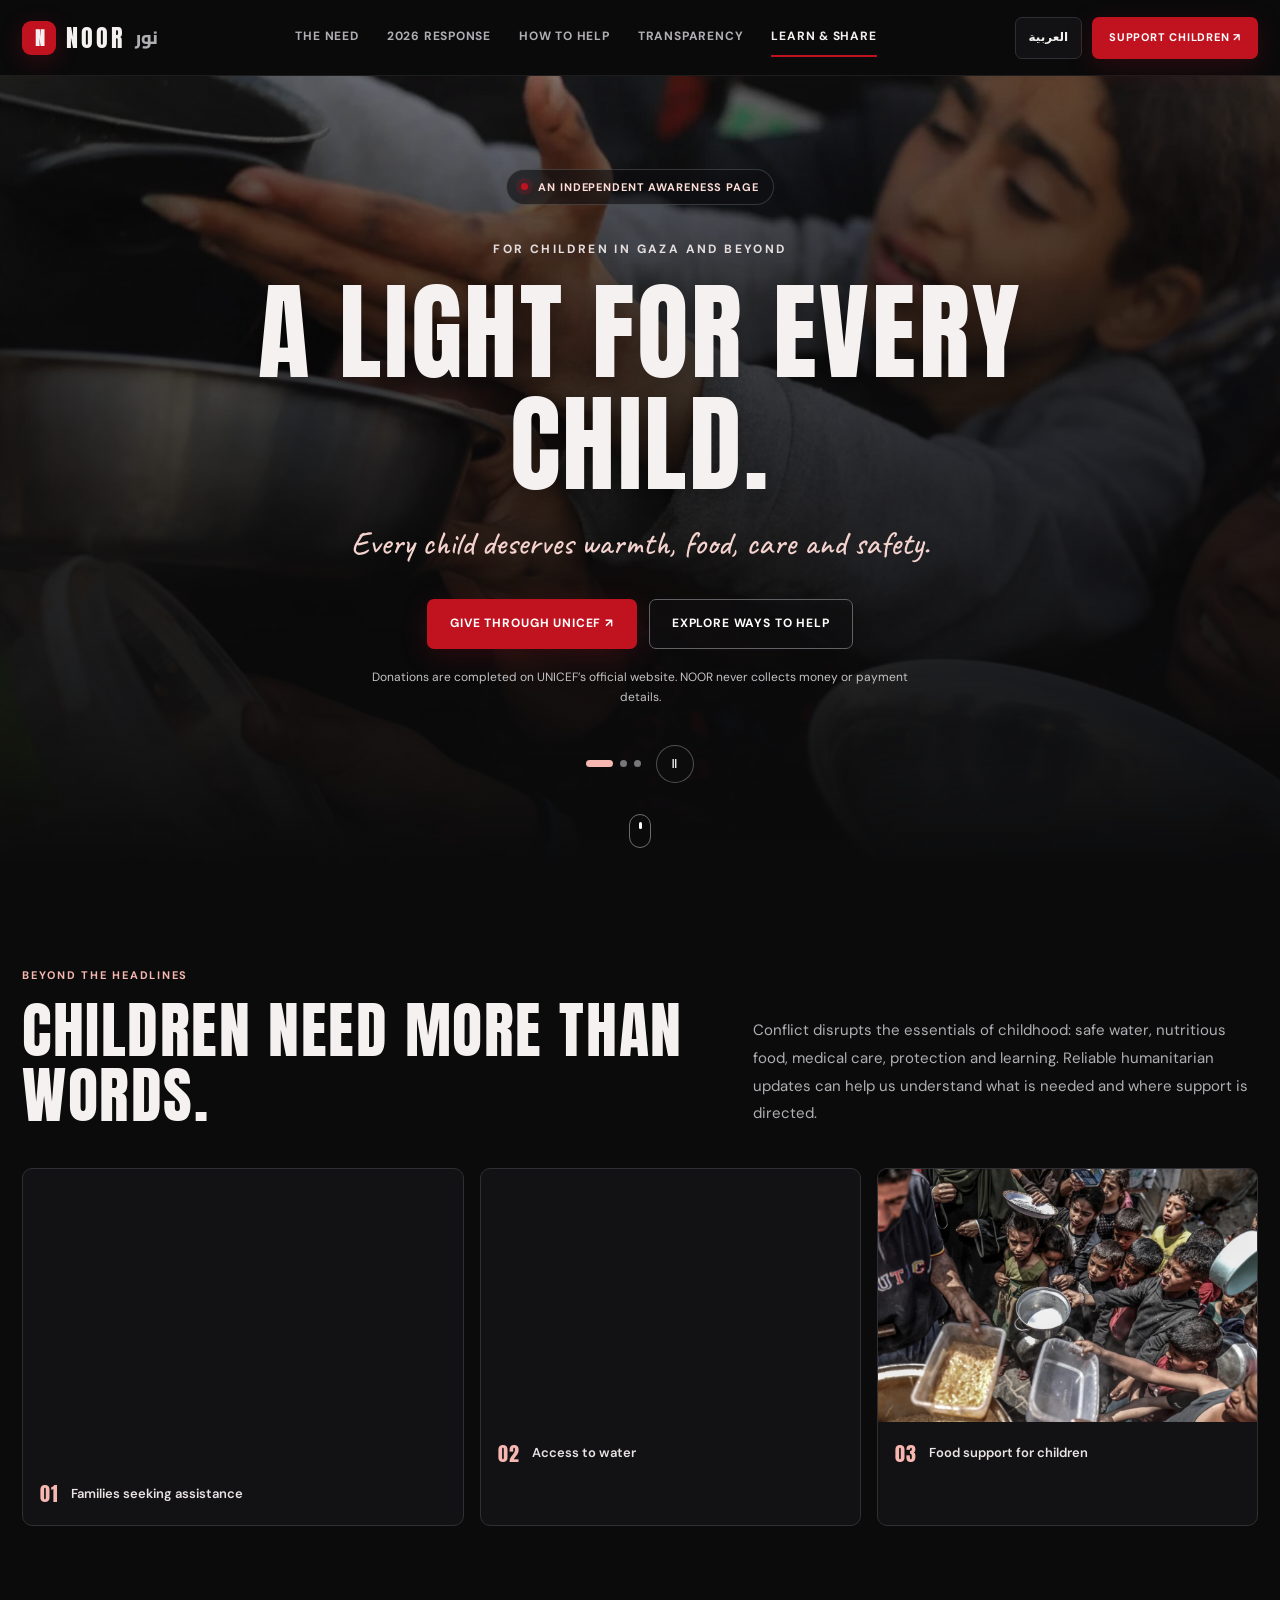
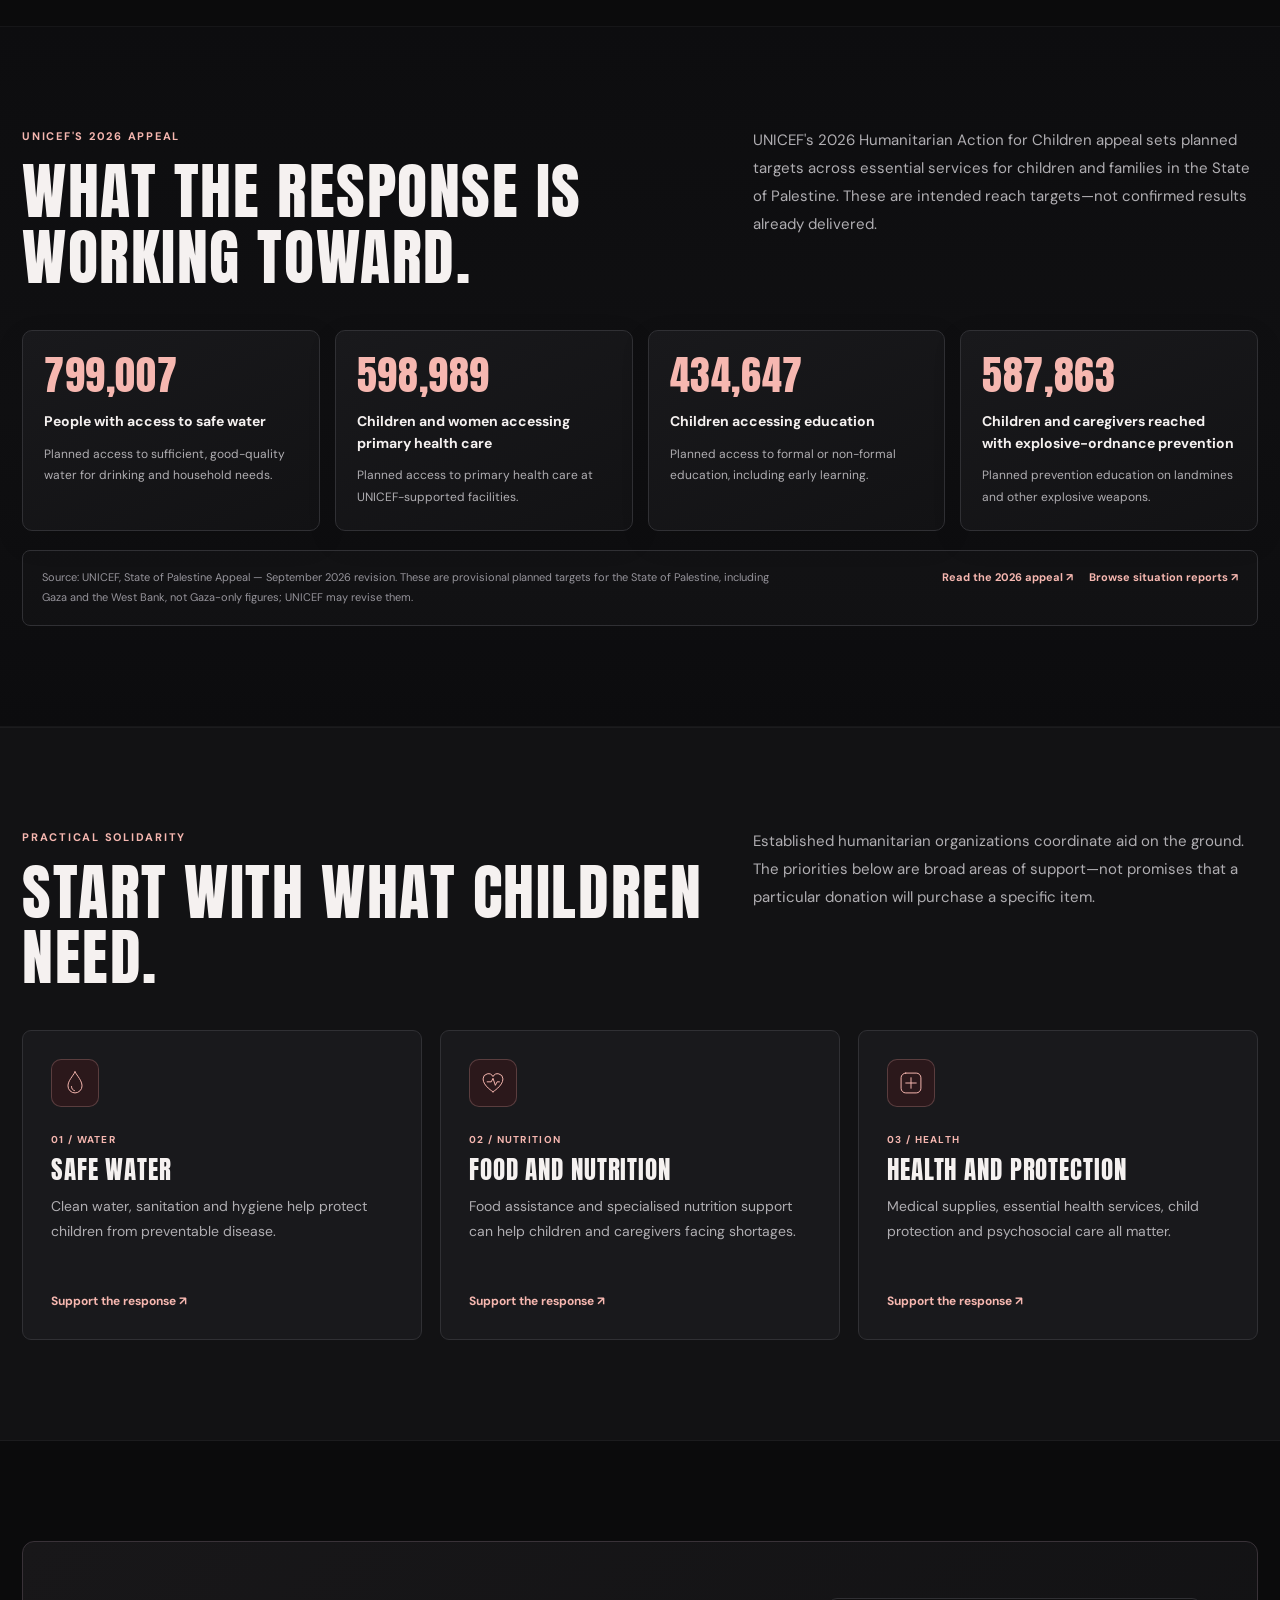
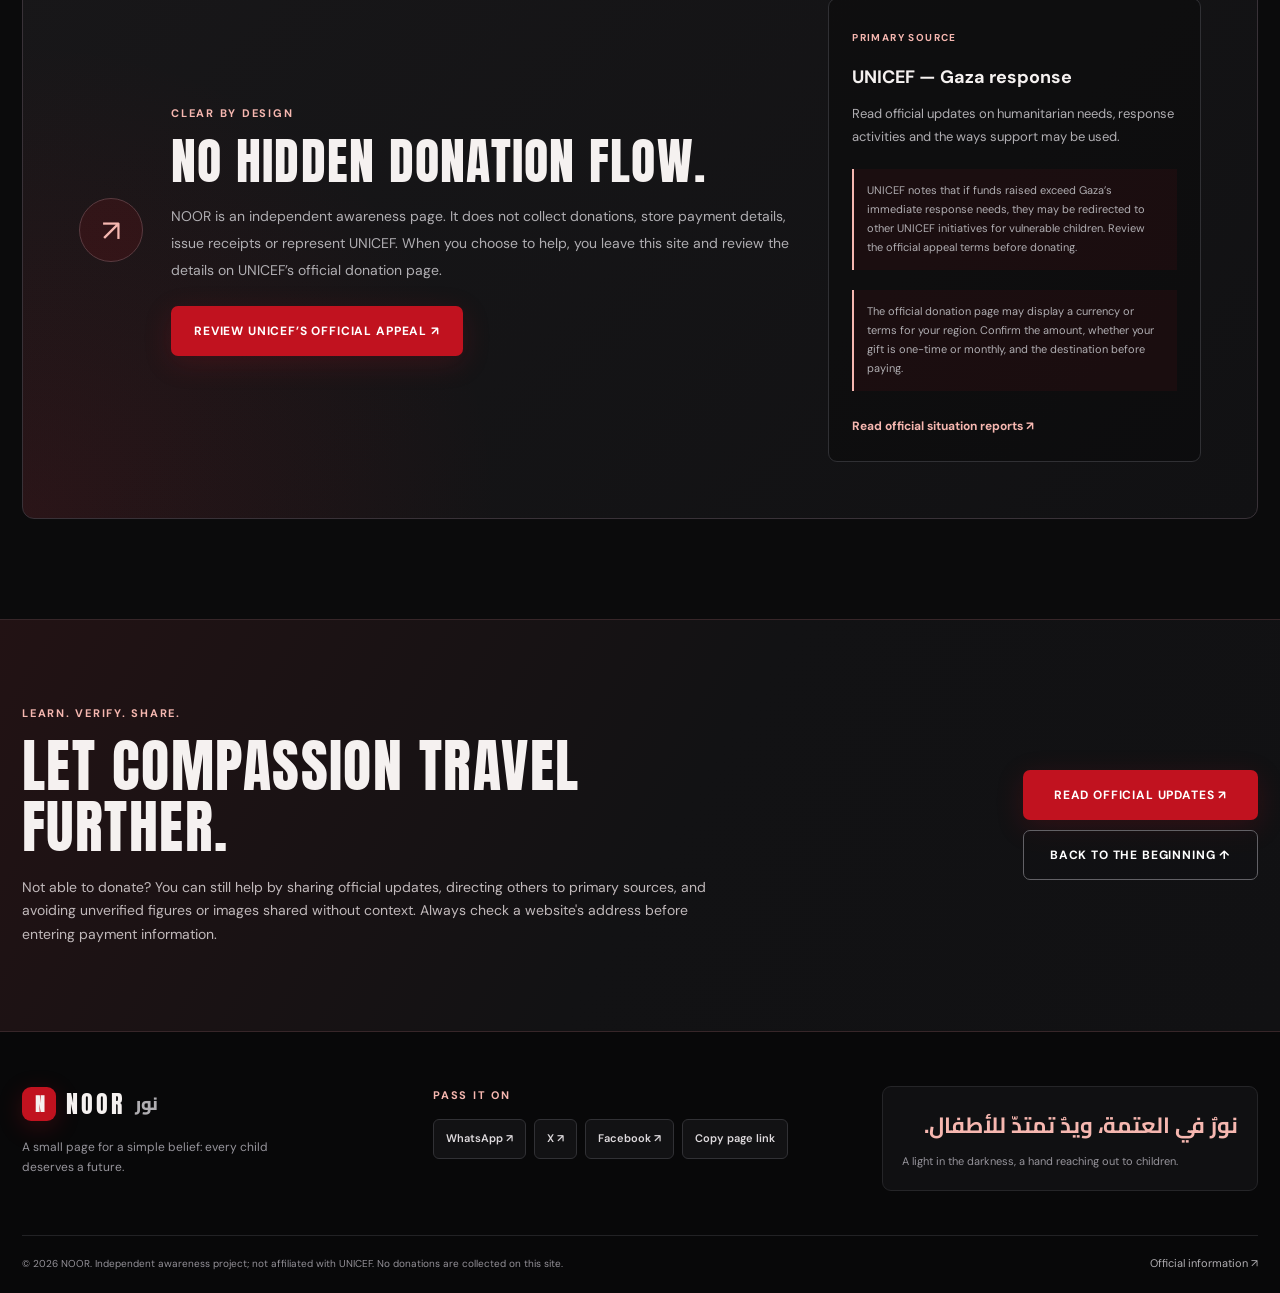
==== index.html @ 63226019 "Remove internal gallery image note" ====
<!doctype html>
<html lang="en" dir="ltr">
<head>
  <meta charset="utf-8">
  <meta name="viewport" content="width=device-width, initial-scale=1, viewport-fit=cover">
  <meta name="theme-color" content="#0b0b0c">
  <meta name="description" content="NOOR is an independent, bilingual awareness page sharing verified humanitarian information and official ways to support children affected by the crisis in Gaza.">
  <meta name="robots" content="index,follow">
  <meta property="og:site_name" content="NOOR — A light for every child">
  <meta property="og:locale" content="en_US">
  <meta property="og:image" content="https://raw.githubusercontent.com/64r3al/GAZA/main/assets/hero/child-receiving-a-meal.jpg">
  <meta property="og:image:alt" content="A child receiving a meal during a food distribution">
  <meta name="twitter:title" content="NOOR — A light for every child">
  <meta name="twitter:description" content="Learn about humanitarian needs and find official ways to help children affected by the crisis in Gaza.">
  <meta name="twitter:image" content="https://raw.githubusercontent.com/64r3al/GAZA/main/assets/hero/child-receiving-a-meal.jpg">
  <meta name="twitter:image:alt" content="A child receiving a meal during a food distribution">
  <meta property="og:type" content="website">
  <meta property="og:title" content="NOOR — A light for every child">
  <meta property="og:description" content="Every child deserves warmth, food, care and safety. Learn more and use official humanitarian channels to help.">
  <meta name="twitter:card" content="summary_large_image">
  <title>NOOR — A light for every child</title>
  <link rel="icon" href="data:image/svg+xml,%3Csvg xmlns='http://www.w3.org/2000/svg' viewBox='0 0 100 100'%3E%3Crect width='100' height='100' rx='22' fill='%23c1121f'/%3E%3Ctext x='50' y='70' font-size='62' text-anchor='middle' fill='white' font-family='sans-serif'%3EN%3C/text%3E%3C/svg%3E">
  <link rel="preconnect" href="https://fonts.googleapis.com">
  <link rel="preconnect" href="https://fonts.gstatic.com" crossorigin>
  <link href="https://fonts.googleapis.com/css2?family=Anton&family=Cairo:wght@400;600;700;800&family=Caveat:wght@500;700&family=DM+Sans:wght@400;500;600;700&display=swap" rel="stylesheet">
  <link rel="preload" as="image" href="assets/hero/child-receiving-a-meal.jpg" fetchpriority="high">
  <link rel="stylesheet" href="css/style.css">
</head>
<body>
  <a class="skip" href="#main" data-en="Skip to content" data-ar="تجاوز إلى المحتوى">Skip to content</a>
  <header class="site-header">
    <div class="wrap header-inner">
      <a class="brand" href="#top" aria-label="NOOR — home"><span class="brand-mark" aria-hidden="true">N</span><span class="brand-name">NOOR</span><span class="brand-ar" lang="ar">نور</span></a>
      <nav class="nav" id="nav" aria-label="Main navigation">
        <a href="#need" data-en="The need" data-ar="الاحتياج">The need</a>
        <a href="#response" data-en="2026 response" data-ar="استجابة 2026">2026 response</a>
        <a href="#help" data-en="How to help" data-ar="كيف تساعد">How to help</a>
        <a href="#ledger" data-en="Transparency" data-ar="الشفافية">Transparency</a>
        <a href="#learn" data-en="Learn & share" data-ar="تعرّف وشارك">Learn &amp; share</a>
      </nav>
      <div class="header-actions">
        <button class="language-toggle" id="lang" type="button" aria-label="Switch language to Arabic" data-en="العربية" data-ar="English">العربية</button>
        <a class="button button-small donate-link" href="https://help.unicef.org/en/gaza-2026" target="_blank" rel="noopener noreferrer" data-en="Support children ↗" data-ar="ساند الأطفال ↗">Support children ↗</a>
        <button class="menu-toggle" id="menu" type="button" aria-label="Open navigation" aria-expanded="false" aria-controls="nav"><span></span><span></span><span></span></button>
      </div>
    </div>
  </header>

  <main id="main">
    <section class="hero" id="top" aria-labelledby="hero-title">
      <div class="hero-slides" id="carousel" aria-hidden="true">
        <div class="hero-slide is-active" style="background-image:url('assets/hero/child-receiving-a-meal.jpg')"></div>
        <div class="hero-slide" style="background-image:url('assets/hero/crowd-at-aid-distribution.jpg')"></div>
        <div class="hero-slide" style="background-image:url('assets/hero/families-at-water-distribution.jpg')"></div>
      </div>
      <div class="hero-shade" aria-hidden="true"></div>
      <div class="wrap hero-content">
        <p class="eyebrow hero-eyebrow"><span class="signal" aria-hidden="true"></span><span data-en="An independent awareness page" data-ar="صفحة توعوية مستقلة">An independent awareness page</span></p>
        <p class="overline" data-en="For children in Gaza and beyond" data-ar="من أجل أطفال غزة وكل مكان">For children in Gaza and beyond</p>
        <h1 class="display" id="hero-title" data-en="A light for every child." data-ar="نورٌ لكل طفل.">A light for every child.</h1>
        <p class="hero-quote" data-en="Every child deserves warmth, food, care and safety." data-ar="كل طفل يستحق الدفء والغذاء والرعاية والأمان.">Every child deserves warmth, food, care and safety.</p>
        <div class="hero-actions">
          <a class="button donate-link" href="https://help.unicef.org/en/gaza-2026" target="_blank" rel="noopener noreferrer" data-en="Give through UNICEF ↗" data-ar="تبرّع عبر اليونيسف ↗">Give through UNICEF ↗</a>
          <a class="button button-outline" href="#help" data-en="Explore ways to help" data-ar="اكتشف طرق المساعدة">Explore ways to help</a>
        </div>
        <p class="hero-note" data-en="Donations are completed on UNICEF’s official website. NOOR never collects money or payment details." data-ar="تتم التبرعات عبر الموقع الرسمي لليونيسف. نور لا تجمع الأموال أو بيانات الدفع.">Donations are completed on UNICEF’s official website. NOOR never collects money or payment details.</p>
        <div class="carousel-controls" role="group" aria-label="Hero image controls">
          <div class="carousel-dots" id="dots"></div>
          <button class="carousel-pause" id="pause" type="button" aria-pressed="false" aria-label="Pause slideshow">Ⅱ</button>
        </div>
      </div>
      <a class="scroll-cue" href="#need" aria-label="Scroll to the need section"><span></span></a>
    </section>

    <section class="section" id="need" aria-labelledby="need-title">
      <div class="wrap">
        <div class="section-heading">
          <div><p class="eyebrow" data-en="Beyond the headlines" data-ar="ما وراء العناوين">Beyond the headlines</p><h2 class="display section-title" id="need-title" data-en="Children need more than words." data-ar="الأطفال يحتاجون إلى أكثر من الكلمات.">Children need more than words.</h2></div>
          <p class="section-intro" data-en="Conflict disrupts the essentials of childhood: safe water, nutritious food, medical care, protection and learning. Reliable humanitarian updates can help us understand what is needed and where support is directed." data-ar="يعطّل النزاع أساسيات الطفولة: المياه الآمنة والغذاء المغذّي والرعاية الطبية والحماية والتعليم. تساعدنا التحديثات الإنسانية الموثوقة على فهم الاحتياجات ووجهة الدعم.">Conflict disrupts the essentials of childhood: safe water, nutritious food, medical care, protection and learning. Reliable humanitarian updates can help us understand what is needed and where support is directed.</p>
        </div>
        <div class="photo-grid">
          <figure class="photo-card photo-large"><img src="assets/hero/families-seeking-assistance.jpg" alt="A large crowd of people carrying bags and supplies through an aid distribution area" data-en-alt="A large crowd of people carrying bags and supplies through an aid distribution area" data-ar-alt="حشد كبير من الناس يحملون أكياساً وإمدادات في منطقة لتوزيع المساعدات" loading="lazy" decoding="async" width="1915" height="1433"><figcaption><span class="photo-index">01</span><span data-en="Families seeking assistance" data-ar="عائلات تبحث عن المساعدة">Families seeking assistance</span></figcaption></figure>
          <figure class="photo-card"><img src="assets/hero/children-and-families-collecting-water.jpg" alt="Children and families with water containers beside temporary shelters" data-en-alt="Children and families with water containers beside temporary shelters" data-ar-alt="أطفال وعائلات يحملون أوعية مياه بجوار ملاجئ مؤقتة" loading="lazy" decoding="async" width="1888" height="1255"><figcaption><span class="photo-index">02</span><span data-en="Access to water" data-ar="الحصول على المياه">Access to water</span></figcaption></figure>
          <figure class="photo-card"><img src="assets/hero/food-distribution-for-children.jpg" alt="Children reaching forward with bowls during a food distribution" data-en-alt="Children reaching forward with bowls during a food distribution" data-ar-alt="أطفال يمدّون أوعيتهم أثناء توزيع الطعام" loading="lazy" decoding="async" width="2322" height="1393"><figcaption><span class="photo-index">03</span><span data-en="Food support for children" data-ar="الدعم الغذائي للأطفال">Food support for children</span></figcaption></figure>
        </div>

      </div>
    </section>


    <section class="section response-section" id="response" aria-labelledby="response-title">
      <div class="wrap">
        <div class="section-heading section-heading-stack">
          <div>
            <p class="eyebrow" data-en="UNICEF'S 2026 APPEAL" data-ar="نداء اليونيسف لعام 2026">UNICEF'S 2026 APPEAL</p>
            <h2 class="display section-title" id="response-title" data-en="What the response is working toward." data-ar="ما الذي تسعى الاستجابة إلى تحقيقه.">What the response is working toward.</h2>
          </div>
          <p class="section-intro" data-en="UNICEF's 2026 Humanitarian Action for Children appeal sets planned targets across essential services for children and families in the State of Palestine. These are intended reach targets—not confirmed results already delivered." data-ar="يحدّد نداء اليونيسف لعام 2026 للعمل الإنساني من أجل الأطفال أهدافاً مخططة للخدمات الأساسية للأطفال والعائلات في دولة فلسطين. هذه أهداف للوصول المستهدف، وليست نتائج مؤكداً إنجازها بالفعل.">UNICEF's 2026 Humanitarian Action for Children appeal sets planned targets across essential services for children and families in the State of Palestine. These are intended reach targets—not confirmed results already delivered.</p>
        </div>
        <div class="response-grid">
          <article class="response-card">
            <p class="response-number" data-count="800000"><span class="response-number-accessible">800,000</span><span class="response-number-visual" aria-hidden="true">800,000</span></p>
            <h3 data-en="People with access to safe water" data-ar="شخص يحصلون على المياه الآمنة">People with access to safe water</h3>
            <p data-en="Planned access to sufficient, good-quality water for drinking and household needs." data-ar="هدف توفير كمية كافية من المياه الجيدة للشرب والاحتياجات المنزلية.">Planned access to sufficient, good-quality water for drinking and household needs.</p>
          </article>
          <article class="response-card">
            <p class="response-number" data-count="600000"><span class="response-number-accessible">600,000</span><span class="response-number-visual" aria-hidden="true">600,000</span></p>
            <h3 data-en="Children and women accessing primary health care" data-ar="أطفال ونساء يحصلون على الرعاية الصحية الأولية">Children and women accessing primary health care</h3>
            <p data-en="Planned access to primary health care at UNICEF-supported facilities." data-ar="هدف إتاحة الرعاية الصحية الأولية في المرافق التي تدعمها اليونيسف.">Planned access to primary health care at UNICEF-supported facilities.</p>
          </article>
          <article class="response-card">
            <p class="response-number" data-count="436000"><span class="response-number-accessible">436,000</span><span class="response-number-visual" aria-hidden="true">436,000</span></p>
            <h3 data-en="Children accessing education" data-ar="طفل يحصلون على التعليم">Children accessing education</h3>
            <p data-en="Planned access to formal or non-formal education, including early learning." data-ar="هدف إتاحة التعليم النظامي أو غير النظامي، بما في ذلك التعلم المبكر.">Planned access to formal or non-formal education, including early learning.</p>
          </article>
          <article class="response-card">
            <p class="response-number" data-count="591800"><span class="response-number-accessible">591,800</span><span class="response-number-visual" aria-hidden="true">591,800</span></p>
            <h3 data-en="Children and caregivers reached with explosive-ordnance prevention" data-ar="طفل ومقدم رعاية يستفيدون من التوعية بمخاطر المتفجرات">Children and caregivers reached with explosive-ordnance prevention</h3>
            <p data-en="Planned prevention education on landmines and other explosive weapons." data-ar="هدف التوعية الوقائية بشأن الألغام الأرضية وغيرها من الأسلحة المتفجرة.">Planned prevention education on landmines and other explosive weapons.</p>
          </article>
        </div>
        <div class="response-source">
          <p data-en="Source: UNICEF, State of Palestine Appeal — September 2026 revision. These are provisional planned targets for the State of Palestine, including Gaza and the West Bank, not Gaza-only figures; UNICEF may revise them." data-ar="المصدر: نداء اليونيسف لدولة فلسطين — مراجعة سبتمبر 2026. هذه أهداف مخططة ومؤقتة لدولة فلسطين، بما فيها غزة والضفة الغربية، وليست أرقاماً خاصة بغزة وحدها؛ وقد تعدّلها اليونيسف.">Source: UNICEF, State of Palestine Appeal — September 2026 revision. These are provisional planned targets for the State of Palestine, including Gaza and the West Bank, not Gaza-only figures; UNICEF may revise them.</p>
          <div class="response-source-links">
            <a href="https://www.unicef.org/appeals/state-of-palestine" target="_blank" rel="noopener noreferrer" data-en="Read the 2026 appeal ↗" data-ar="اقرأ نداء 2026 ↗">Read the 2026 appeal ↗</a>
            <a href="https://www.unicef.org/appeals/state-of-palestine/situation-reports" target="_blank" rel="noopener noreferrer" data-en="Browse situation reports ↗" data-ar="تصفّح تقارير الوضع ↗">Browse situation reports ↗</a>
          </div>
        </div>
      </div>
    </section>

    <section class="section section-soft" id="help" aria-labelledby="help-title">
      <div class="wrap">
        <div class="section-heading section-heading-stack"><div><p class="eyebrow" data-en="Practical solidarity" data-ar="تضامن عملي">Practical solidarity</p><h2 class="display section-title" id="help-title" data-en="Start with what children need." data-ar="ابدأ بما يحتاج إليه الأطفال.">Start with what children need.</h2></div><p class="section-intro" data-en="Established humanitarian organizations coordinate aid on the ground. The priorities below are broad areas of support—not promises that a particular donation will purchase a specific item." data-ar="تنسّق المنظمات الإنسانية الراسخة المساعدات على الأرض. المجالات التالية هي أولويات عامة للدعم وليست وعوداً بأن تبرعاً محدداً سيشتري سلعة بعينها.">Established humanitarian organizations coordinate aid on the ground. The priorities below are broad areas of support—not promises that a particular donation will purchase a specific item.</p></div>
        <div class="support-grid">
          <article class="support-card"><div class="support-icon" aria-hidden="true"><svg viewBox="0 0 48 48" fill="none"><path d="M24 5C20 13 12 20 12 29a12 12 0 0 0 24 0C36 20 28 12 24 5Z"/><path d="M18 30c0 4 2 6 5 7"/></svg></div><p class="card-number" data-en="01 / WATER" data-ar="01 / المياه">01 / WATER</p><h3 data-en="Safe water" data-ar="مياه آمنة">Safe water</h3><p data-en="Clean water, sanitation and hygiene help protect children from preventable disease." data-ar="تساعد المياه النظيفة والصرف الصحي والنظافة على حماية الأطفال من الأمراض التي يمكن الوقاية منها.">Clean water, sanitation and hygiene help protect children from preventable disease.</p><a class="text-link donate-link" href="https://help.unicef.org/en/gaza-2026" target="_blank" rel="noopener noreferrer" data-en="Support the response ↗" data-ar="ساند الاستجابة ↗">Support the response ↗</a></article>
          <article class="support-card"><div class="support-icon" aria-hidden="true"><svg viewBox="0 0 48 48" fill="none"><path d="M24 39S7 29 7 17a9 9 0 0 1 17-4 9 9 0 0 1 17 4c0 12-17 22-17 22Z"/><path d="M14 22h7l3-6 4 12 3-6h4"/></svg></div><p class="card-number" data-en="02 / NUTRITION" data-ar="02 / التغذية">02 / NUTRITION</p><h3 data-en="Food and nutrition" data-ar="الغذاء والتغذية">Food and nutrition</h3><p data-en="Food assistance and specialised nutrition support can help children and caregivers facing shortages." data-ar="يمكن للمساعدات الغذائية والدعم الغذائي المتخصص مساعدة الأطفال ومقدمي الرعاية الذين يواجهون نقصاً في الغذاء.">Food assistance and specialised nutrition support can help children and caregivers facing shortages.</p><a class="text-link donate-link" href="https://help.unicef.org/en/gaza-2026" target="_blank" rel="noopener noreferrer" data-en="Support the response ↗" data-ar="ساند الاستجابة ↗">Support the response ↗</a></article>
          <article class="support-card"><div class="support-icon" aria-hidden="true"><svg viewBox="0 0 48 48" fill="none"><rect x="7" y="7" width="34" height="34" rx="8"/><path d="M24 15v18M15 24h18"/></svg></div><p class="card-number" data-en="03 / HEALTH" data-ar="03 / الصحة">03 / HEALTH</p><h3 data-en="Health and protection" data-ar="الصحة والحماية">Health and protection</h3><p data-en="Medical supplies, essential health services, child protection and psychosocial care all matter." data-ar="تُعد الإمدادات الطبية والخدمات الصحية الأساسية وحماية الطفل والرعاية النفسية والاجتماعية أموراً مهمة.">Medical supplies, essential health services, child protection and psychosocial care all matter.</p><a class="text-link donate-link" href="https://help.unicef.org/en/gaza-2026" target="_blank" rel="noopener noreferrer" data-en="Support the response ↗" data-ar="ساند الاستجابة ↗">Support the response ↗</a></article>
        </div>
      </div>
    </section>

    <section class="section" id="ledger" aria-labelledby="transparency-title">
      <div class="wrap transparency-panel">
        <div class="transparency-mark" aria-hidden="true">↗</div>
        <div class="transparency-copy"><p class="eyebrow" data-en="Clear by design" data-ar="الوضوح أساس العمل">Clear by design</p><h2 class="display section-title" id="transparency-title" data-en="No hidden donation flow." data-ar="لا توجد تبرعات تمر عبر هذه الصفحة.">No hidden donation flow.</h2><p data-en="NOOR is an independent awareness page. It does not collect donations, store payment details, issue receipts or represent UNICEF. When you choose to help, you leave this site and review the details on UNICEF’s official donation page." data-ar="نور صفحة توعوية مستقلة. لا تجمع التبرعات ولا تخزّن بيانات الدفع ولا تصدر إيصالات ولا تمثل اليونيسف. عند اختيار المساعدة، ستغادر هذه الصفحة وتراجع التفاصيل على صفحة التبرع الرسمية لليونيسف.">NOOR is an independent awareness page. It does not collect donations, store payment details, issue receipts or represent UNICEF. When you choose to help, you leave this site and review the details on UNICEF’s official donation page.</p><a class="button" href="https://help.unicef.org/en/gaza-2026" target="_blank" rel="noopener noreferrer" data-en="Review UNICEF’s official appeal ↗" data-ar="اطّلع على نداء اليونيسف الرسمي ↗">Review UNICEF’s official appeal ↗</a></div>
        <aside class="source-card"><span class="source-label" data-en="PRIMARY SOURCE" data-ar="المصدر الأساسي">PRIMARY SOURCE</span><h3 data-en="UNICEF — Gaza response" data-ar="اليونيسف — الاستجابة في غزة">UNICEF — Gaza response</h3><p data-en="Read official updates on humanitarian needs, response activities and the ways support may be used." data-ar="اقرأ التحديثات الرسمية حول الاحتياجات الإنسانية وأنشطة الاستجابة وطرق استخدام الدعم.">Read official updates on humanitarian needs, response activities and the ways support may be used.</p><p class="source-note" data-en="UNICEF notes that if funds raised exceed Gaza’s immediate response needs, they may be redirected to other UNICEF initiatives for vulnerable children. Review the official appeal terms before donating." data-ar="توضح اليونيسف أنه إذا تجاوزت الأموال المجمعة احتياجات الاستجابة الفورية في غزة، فقد تُوجَّه إلى مبادرات أخرى لليونيسف لدعم الأطفال الأكثر ضعفاً. راجع شروط النداء الرسمي قبل التبرع.">UNICEF notes that if funds raised exceed Gaza’s immediate response needs, they may be redirected to other UNICEF initiatives for vulnerable children. Review the official appeal terms before donating.</p><p class="source-note donation-terms-note" data-en="The official donation page may display a currency or terms for your region. Confirm the amount, whether your gift is one-time or monthly, and the destination before paying." data-ar="قد تعرض صفحة التبرع الرسمية العملة أو الشروط الخاصة بمنطقتك. تأكد من المبلغ وما إذا كان التبرع لمرة واحدة أو شهرياً والجهة المستفيدة قبل الدفع.">The official donation page may display a currency or terms for your region. Confirm the amount, whether your gift is one-time or monthly, and the destination before paying.</p><a href="https://www.unicef.org/appeals/state-of-palestine/situation-reports" target="_blank" rel="noopener noreferrer" data-en="Read official situation reports ↗" data-ar="اقرأ تقارير الوضع الرسمية ↗">Read official situation reports ↗</a></aside>
      </div>
    </section>

    <section class="section learn-section" id="learn" aria-labelledby="learn-title">
      <div class="wrap learn-inner"><div><p class="eyebrow" data-en="Learn. Verify. Share." data-ar="تعرّف. تحقّق. شارك.">Learn. Verify. Share.</p><h2 class="display section-title" id="learn-title" data-en="Let compassion travel further." data-ar="دع التعاطف يصل إلى أبعد مدى.">Let compassion travel further.</h2><p data-en="Not able to donate? You can still help by sharing official updates, directing others to primary sources, and avoiding unverified figures or images shared without context. Always check a website's address before entering payment information." data-ar="لا تستطيع التبرع؟ لا يزال بإمكانك المساعدة عبر مشاركة التحديثات الرسمية وتوجيه الآخرين إلى المصادر الأصلية وتجنب الأرقام غير المؤكدة أو الصور المتداولة بلا سياق. تحقق دائماً من عنوان الموقع قبل إدخال بيانات الدفع.">Not able to donate? You can still help by sharing official updates, directing others to primary sources, and avoiding unverified figures or images shared without context. Always check a website's address before entering payment information.</p></div><div class="learn-actions"><a class="button" href="https://www.unicef.org/appeals/state-of-palestine/situation-reports" target="_blank" rel="noopener noreferrer" data-en="Read official updates ↗" data-ar="اقرأ التحديثات الرسمية ↗">Read official updates ↗</a><a class="button button-outline" href="#top" data-en="Back to the beginning ↑" data-ar="العودة إلى البداية ↑">Back to the beginning ↑</a></div></div>
    </section>
  </main>

  <footer class="site-footer">
    <div class="wrap footer-inner">
      <div class="footer-brand"><a class="brand" href="#top"><span class="brand-mark" aria-hidden="true">N</span><span class="brand-name">NOOR</span><span class="brand-ar" lang="ar">نور</span></a><p data-en="A small page for a simple belief: every child deserves a future." data-ar="صفحة صغيرة لإيمان بسيط: كل طفل يستحق مستقبلاً.">A small page for a simple belief: every child deserves a future.</p></div>
      <div class="footer-share"><p class="eyebrow" data-en="Pass it on" data-ar="شاركها">Pass it on</p><div class="share-links"><a id="share-whatsapp" href="https://wa.me/" target="_blank" rel="noopener noreferrer" data-en="WhatsApp ↗" data-ar="واتساب ↗">WhatsApp ↗</a><a id="share-x" href="https://x.com/" target="_blank" rel="noopener noreferrer" data-en="X ↗" data-ar="X ↗">X ↗</a><a id="share-facebook" href="https://www.facebook.com/" target="_blank" rel="noopener noreferrer" data-en="Facebook ↗" data-ar="فيسبوك ↗">Facebook ↗</a><button id="copy-link" type="button" data-en="Copy page link" data-ar="انسخ رابط الصفحة">Copy page link</button></div><p class="status-message" id="share-status" role="status" aria-live="polite"></p></div>
      <div class="footer-quote"><p class="arabic-quote" lang="ar" dir="rtl">نورٌ في العتمة، ويدٌ تمتدّ للأطفال.</p><p class="quote-translation" data-en="A light in the darkness, a hand reaching out to children." data-ar="نورٌ في العتمة، ويدٌ تمتدّ للأطفال.">A light in the darkness, a hand reaching out to children.</p></div>
    </div>
    <div class="wrap footer-bottom"><p data-en="© 2026 NOOR. Independent awareness project; not affiliated with UNICEF. No donations are collected on this site." data-ar="© 2026 نور. مشروع توعوي مستقل وغير تابع لليونيسف. لا تُجمع التبرعات عبر هذا الموقع.">© 2026 NOOR. Independent awareness project; not affiliated with UNICEF. No donations are collected on this site.</p><a href="https://www.unicef.org/appeals/state-of-palestine" target="_blank" rel="noopener noreferrer" data-en="Official information ↗" data-ar="معلومات رسمية ↗">Official information ↗</a></div>
  </footer>
  <script src="js/main.js" defer></script>
</body>
</html>
---- css/style.css ----
/* NOOR — responsive, accessible static styles */
:root{color-scheme:dark;--bg:#0b0b0c;--surface:#121214;--surface-2:#19191c;--surface-3:#232327;--text:#f5f1f0;--muted:#b0aeb2;--muted-dark:#96949b;--red:#c1121f;--red-hover:#e0192a;--rose:#f6b7b0;--line:#303034;--max:1240px;--header-height:76px;box-sizing:border-box;padding-top:env(safe-area-inset-top,0px);padding-bottom:env(safe-area-inset-bottom,0px)}
*,*::before,*::after{box-sizing:inherit}
html{scroll-behavior:smooth;scroll-padding-top:calc(var(--header-height) + 20px)}
body{margin:0;background:var(--bg);color:var(--text);font:400 16px/1.7 "DM Sans",system-ui,-apple-system,BlinkMacSystemFont,"Segoe UI",sans-serif;-webkit-font-smoothing:antialiased;text-rendering:optimizeLegibility}
body::before{content:"";position:fixed;inset:0 0 auto;height:env(safe-area-inset-top,0px);background:rgba(11,11,12,.94);z-index:90;pointer-events:none}
[dir=rtl] body{font-family:"Cairo","DM Sans",system-ui,sans-serif}
img,svg{display:block;max-width:100%}a{color:inherit}button{font:inherit}button,a{-webkit-tap-highlight-color:transparent}:focus-visible{outline:2px solid #ffd1cb;outline-offset:4px}
.wrap{width:min(100% - 44px,var(--max));margin-inline:auto}
.display{font-family:Anton,Impact,sans-serif;font-weight:400;letter-spacing:.025em;text-transform:uppercase;line-height:1.06;margin:0}
[dir=rtl] .display{font-family:Cairo,sans-serif;font-weight:800;letter-spacing:0;text-transform:none;line-height:1.25}
.eyebrow{margin:0 0 12px;color:var(--rose);font-size:11px;font-weight:700;letter-spacing:.16em;text-transform:uppercase}
[dir=rtl] .eyebrow{letter-spacing:0;font-size:13px}
.skip{position:fixed;z-index:120;top:-100px;left:16px;padding:12px 18px;border-radius:6px;background:var(--red);color:white;text-decoration:none;font-weight:700}.skip:focus{top:16px}
/* Header */
.site-header{height:var(--header-height);position:sticky;top:env(safe-area-inset-top,0px);z-index:80;border-bottom:1px solid rgba(255,255,255,.08);background:rgba(11,11,12,.84);backdrop-filter:blur(18px);-webkit-backdrop-filter:blur(18px)}
.header-inner{height:100%;display:flex;align-items:center;justify-content:space-between;gap:24px}
.brand{display:inline-flex;align-items:center;gap:10px;text-decoration:none;white-space:nowrap}.brand-mark{width:34px;height:34px;display:grid;place-items:center;border-radius:9px;background:var(--red);font:700 19px Anton,sans-serif;box-shadow:0 6px 25px rgba(193,18,31,.23)}.brand-name{font:400 24px Anton,sans-serif;letter-spacing:.12em}.brand-ar{color:var(--muted);font:800 18px Cairo,sans-serif}
.nav{display:flex;align-items:center;gap:clamp(16px,2.2vw,32px)}.nav a{padding:8px 0;color:var(--muted);font-size:12px;font-weight:700;letter-spacing:.065em;text-transform:uppercase;text-decoration:none;border-bottom:2px solid transparent;transition:color .2s,border-color .2s}.nav a:hover,.nav a[aria-current=location]{color:var(--text);border-color:var(--red)}[dir=rtl] .nav a{letter-spacing:0;text-transform:none;font-size:14px}
.header-actions{display:flex;align-items:center;gap:10px}.language-toggle,.menu-toggle{min-height:42px;border:1px solid var(--line);border-radius:7px;background:var(--surface);color:var(--text);cursor:pointer}.language-toggle{padding:0 13px;font-size:12px;font-weight:700}.menu-toggle{display:none;width:44px;padding:10px;align-items:center;justify-content:center;flex-direction:column;gap:5px}.menu-toggle span{display:block;width:18px;height:2px;background:currentColor;border-radius:2px}
.button{min-height:50px;padding:13px 22px;display:inline-flex;align-items:center;justify-content:center;gap:9px;border:1px solid transparent;border-radius:7px;background:var(--red);color:#fff;text-decoration:none;text-align:center;font-size:12px;font-weight:700;letter-spacing:.07em;text-transform:uppercase;box-shadow:0 7px 28px rgba(193,18,31,.18);transition:background .2s,transform .2s,box-shadow .2s}.button:hover{background:var(--red-hover);box-shadow:0 9px 34px rgba(193,18,31,.28);transform:translateY(-1px)}.button:active{transform:translateY(0)}.button-small{min-height:42px;padding:10px 16px;font-size:11px}.button-outline{background:rgba(18,18,20,.42);border-color:#626166;box-shadow:none}.button-outline:hover{background:var(--surface-3);border-color:#929197;box-shadow:none}[dir=rtl] .button{text-transform:none;letter-spacing:0;font-family:Cairo,sans-serif;font-size:14px}
/* Hero and carousel */
.hero{position:relative;min-height:min(790px,calc(100svh - var(--header-height)));display:flex;align-items:center;justify-content:center;overflow:hidden;isolation:isolate;text-align:center;padding:88px 0 78px;background:#131315}.hero-slides,.hero-shade{position:absolute;inset:0;z-index:-2}.hero-slide{position:absolute;inset:0;background-position:center 42%;background-size:cover;opacity:0;transform:scale(1.025);transition:opacity 1s ease,transform 7s ease}.hero-slide.is-active{opacity:1;transform:scale(1)}.hero-shade{z-index:-1;background:linear-gradient(180deg,rgba(8,8,9,.42),rgba(8,8,9,.73) 44%,#0b0b0c 100%),linear-gradient(90deg,rgba(8,8,9,.3),transparent 35%,rgba(8,8,9,.26))}.hero-content{max-width:930px;display:flex;flex-direction:column;align-items:center}.hero-eyebrow{display:inline-flex;align-items:center;gap:10px;border:1px solid rgba(255,255,255,.16);border-radius:99px;padding:8px 14px;background:rgba(16,16,18,.62);color:#ffded9;letter-spacing:.08em;margin-bottom:34px}.signal{width:7px;height:7px;background:var(--red);border-radius:50%;box-shadow:0 0 0 5px rgba(193,18,31,.18)}.overline{margin:0 0 16px;color:#e5dedf;font-size:12px;font-weight:700;letter-spacing:.2em;text-transform:uppercase}.hero h1{font-size:clamp(48px,8.4vw,106px);max-width:900px;text-shadow:0 3px 24px rgba(0,0,0,.34)}.hero-quote{margin:23px 0 0;color:#f4d2ce;font:500 clamp(21px,3.2vw,33px)/1.25 Caveat,cursive}.hero-actions{display:flex;justify-content:center;align-items:center;gap:12px;flex-wrap:wrap;margin-top:34px}.hero-note{max-width:560px;color:#c6c2c4;font-size:12px;margin:18px 0 0}.carousel-controls{display:flex;align-items:center;gap:15px;margin-top:38px}.carousel-dots{display:flex;align-items:center;justify-content:center;gap:7px}.carousel-dot{border:0;width:7px;height:7px;border-radius:8px;padding:0;background:#77767a;cursor:pointer;transition:width .2s,background .2s}.carousel-dot.is-active{width:27px;background:var(--rose)}.carousel-pause{width:38px;height:38px;border:1px solid rgba(255,255,255,.28);border-radius:50%;background:rgba(16,16,18,.55);color:#fff;font-size:13px;cursor:pointer}.scroll-cue{position:absolute;bottom:18px;left:50%;width:22px;height:34px;border:1px solid rgba(255,255,255,.4);border-radius:13px;transform:translateX(-50%);display:flex;justify-content:center;padding-top:7px}.scroll-cue span{display:block;width:3px;height:7px;background:#fff;border-radius:2px;animation:scroll-dot 1.7s ease-in-out infinite}@keyframes scroll-dot{0%{transform:translateY(0);opacity:0}30%{opacity:1}100%{transform:translateY(10px);opacity:0}}
/* Content sections */
.section{padding:100px 0}.section-soft{background:var(--surface);border-block:1px solid rgba(255,255,255,.045)}.section-heading{display:grid;grid-template-columns:1fr minmax(300px,.74fr);gap:48px;align-items:end;margin-bottom:40px}.section-heading-stack{align-items:start}.section-title{font-size:clamp(34px,5.3vw,62px);max-width:700px}.section-intro{max-width:550px;margin:0;color:var(--muted);font-size:15px;line-height:1.85}.photo-grid{display:grid;grid-template-columns:1.16fr 1fr 1fr;gap:16px}.photo-card{position:relative;min-width:0;margin:0;overflow:hidden;border:1px solid var(--line);border-radius:10px;background:var(--surface);min-height:260px}.photo-card img{display:block;width:100%;height:auto;aspect-ratio:3/2;object-fit:cover;object-position:center;transition:transform .55s ease,filter .55s ease;filter:saturate(.88)}.photo-card:hover img{transform:scale(1.035);filter:saturate(1)}.photo-card figcaption{display:flex;align-items:center;gap:12px;padding:16px 17px;color:#e9e3e3;font-size:13px;font-weight:600}.photo-index{color:var(--rose);font:400 20px Anton,sans-serif;letter-spacing:.04em}.image-note{margin:17px 0 0;color:var(--muted-dark);font-size:11px;line-height:1.65}
.support-grid{display:grid;grid-template-columns:repeat(3,minmax(0,1fr));gap:18px}.support-card{min-height:310px;padding:28px;display:flex;flex-direction:column;align-items:flex-start;border:1px solid var(--line);border-radius:9px;background:var(--surface-2);transition:background .2s,border-color .2s,transform .2s}.support-card:hover{background:#202023;border-color:#49494f;transform:translateY(-2px)}.support-icon{width:48px;height:48px;display:grid;place-items:center;border:1px solid rgba(246,183,176,.23);border-radius:10px;background:rgba(193,18,31,.11);color:var(--rose)}.support-icon svg{width:28px;height:28px;stroke:currentColor;stroke-width:1.7;stroke-linecap:round;stroke-linejoin:round}.card-number{margin:24px 0 7px;color:var(--rose);font-size:10px;font-weight:700;letter-spacing:.13em}.support-card h3{margin:0 0 9px;font:400 25px/1.2 Anton,sans-serif;letter-spacing:.035em;text-transform:uppercase}.support-card>p:not(.card-number){margin:0 0 24px;color:var(--muted);font-size:14px;line-height:1.8}.text-link{margin-top:auto;color:var(--rose);font-size:12px;font-weight:700;text-decoration:none}.text-link:hover{color:#fff}
.transparency-panel{display:grid;grid-template-columns:auto minmax(0,1.35fr) minmax(260px,.8fr);align-items:center;gap:28px;padding:clamp(26px,4.5vw,56px);border:1px solid #393238;border-radius:12px;background:radial-gradient(circle at 0 100%,rgba(193,18,31,.12),transparent 35%),linear-gradient(135deg,#181719,#111113)}.transparency-mark{width:64px;height:64px;display:grid;place-items:center;border:1px solid #5a3b40;border-radius:50%;background:rgba(193,18,31,.12);color:var(--rose);font-size:30px}.transparency-copy .section-title{font-size:clamp(32px,4vw,50px);margin-bottom:16px}.transparency-copy>p:not(.eyebrow){margin:0 0 23px;color:var(--muted);font-size:14px;line-height:1.9}.source-card{padding:23px;border:1px solid var(--line);border-radius:9px;background:rgba(6,6,7,.37)}.source-label{color:var(--rose);font-size:10px;letter-spacing:.14em;font-weight:700}.source-card h3{margin:13px 0 9px;font-size:18px}.source-card p{margin:0 0 20px;color:var(--muted);font-size:13px;line-height:1.8}.source-card a{color:var(--rose);font-size:12px;font-weight:700;text-decoration:none}.source-card a:hover{color:#fff}
.learn-section{padding-block:84px;background:linear-gradient(120deg,#221214,#121214 52%,#111113);border-block:1px solid #372629}.learn-inner{display:flex;align-items:center;justify-content:space-between;gap:55px}.learn-inner>div:first-child{max-width:720px}.learn-inner .section-title{font-size:clamp(34px,4.8vw,58px);margin-bottom:18px}.learn-inner p:not(.eyebrow){max-width:700px;margin:0;color:#c1b9bb;font-size:14px}.learn-actions{display:flex;flex-direction:column;align-items:stretch;gap:10px;min-width:235px}
/* Footer */
.site-footer{padding:54px 0 20px;background:#080809}.footer-inner{display:grid;grid-template-columns:1fr 1.1fr 1fr;gap:35px;align-items:start;padding-bottom:44px}.footer-brand>p{max-width:260px;margin:15px 0 0;color:var(--muted-dark);font-size:12px}.footer-share .eyebrow{margin-bottom:14px}.share-links{display:flex;flex-wrap:wrap;gap:8px}.share-links a,.share-links button{display:inline-flex;align-items:center;justify-content:center;min-height:40px;padding:9px 12px;border:1px solid #313135;border-radius:6px;background:var(--surface);color:#dedadd;font-size:11px;font-weight:600;text-decoration:none;cursor:pointer}.share-links a:hover,.share-links button:hover{border-color:#6a5a5d;background:var(--surface-2)}.status-message{min-height:18px;margin:8px 0 0;color:var(--rose);font-size:11px}.footer-quote{padding:19px;border:1px solid #252528;border-radius:9px;background:#101012}.arabic-quote{margin:0 0 8px;color:var(--rose);font:700 22px/1.75 Cairo,sans-serif}.quote-translation{margin:0;color:var(--muted-dark);font-size:11px}.footer-bottom{display:flex;align-items:center;justify-content:space-between;gap:20px;padding-top:18px;border-top:1px solid #222225}.footer-bottom p{margin:0;color:#949198;font-size:10px}.footer-bottom a{color:var(--muted);font-size:11px;text-decoration:none;white-space:nowrap}.footer-bottom a:hover{color:white}
[dir=rtl] .hero-eyebrow{letter-spacing:0}[dir=rtl] .support-card h3{text-transform:none;font-family:Cairo,sans-serif;font-weight:800}[dir=rtl] .transparency-panel{background:radial-gradient(circle at 100% 100%,rgba(193,18,31,.12),transparent 35%),linear-gradient(135deg,#181719,#111113)}
@media(max-width:1040px){.nav{gap:14px}.nav a{font-size:10px}.header-actions{gap:7px}.button-small{padding-inline:12px}.transparency-panel{grid-template-columns:auto minmax(0,1fr)}.source-card{grid-column:2}.footer-inner{grid-template-columns:1fr 1fr}.footer-quote{grid-column:1/-1;max-width:560px}}
@media(max-width:900px){:root{--header-height:70px}.menu-toggle{display:flex}.header-actions .button-small{display:none}.nav{display:none}.nav.is-open{position:absolute;top:calc(var(--header-height) + env(safe-area-inset-top,0px));left:0;right:0;display:flex;flex-direction:column;align-items:stretch;gap:0;padding:9px 22px 18px;background:rgba(10,10,11,.98);border-bottom:1px solid var(--line);box-shadow:0 18px 40px rgba(0,0,0,.35)}.nav.is-open a{padding:13px 0;border-bottom:1px solid rgba(255,255,255,.07);font-size:12px}.section{padding:76px 0}.section-heading{grid-template-columns:1fr;gap:18px;margin-bottom:27px}.section-intro{font-size:14px}.photo-grid{grid-template-columns:1fr 1fr}.photo-large{grid-column:1/-1}.support-grid{grid-template-columns:1fr}.support-card{min-height:255px}.card-number{margin-top:18px}.transparency-panel{grid-template-columns:auto minmax(0,1fr);gap:20px}.transparency-mark{width:54px;height:54px}.transparency-copy .section-title{font-size:clamp(32px,6vw,46px)}.learn-inner{flex-direction:column;align-items:flex-start;gap:28px}.learn-actions{width:100%;max-width:400px;flex-direction:row;flex-wrap:wrap}.learn-actions .button{flex:1}.footer-inner{grid-template-columns:1fr 1fr}.footer-brand{grid-column:1/-1}}
@media(max-width:560px){.wrap{width:min(100% - 34px,var(--max))}.brand-mark{width:31px;height:31px}.brand-name{font-size:22px}.brand-ar{font-size:16px}.language-toggle{padding-inline:10px;font-size:11px}.hero{min-height:calc(100svh - var(--header-height));padding:78px 0 64px}.hero-eyebrow{font-size:9px;margin-bottom:26px}.overline{font-size:10px;letter-spacing:.14em}.hero h1{font-size:clamp(44px,13vw,66px)}.hero-quote{max-width:340px;margin-top:19px;font-size:26px}.hero-actions{width:100%;flex-direction:column;align-items:stretch;max-width:360px;margin-top:29px}.hero-actions .button{width:100%}.hero-note{font-size:11px;max-width:330px}.carousel-controls{margin-top:30px}.section{padding:63px 0}.section-title{font-size:clamp(32px,10vw,46px)}.section-heading{gap:14px}.photo-grid{grid-template-columns:1fr;gap:13px}.photo-large{grid-column:auto}.photo-card,.photo-large{min-height:0}.photo-card img,.photo-large img{height:auto;aspect-ratio:3/2}.photo-card figcaption{padding:13px 15px}.image-note{font-size:10px}.support-card{padding:23px}.transparency-panel{grid-template-columns:1fr;padding:25px;gap:17px}.transparency-mark{width:48px;height:48px;font-size:25px}.source-card{grid-column:auto}.transparency-copy .button{width:100%;padding-inline:13px}.learn-section{padding-block:62px}.learn-inner .section-title{font-size:clamp(32px,9.8vw,45px)}.learn-actions{max-width:none;flex-direction:column}.footer-inner{grid-template-columns:1fr;gap:28px;padding-bottom:30px}.footer-brand{grid-column:auto}.footer-quote{grid-column:auto}.footer-bottom{align-items:flex-start;flex-direction:column;gap:10px}.footer-bottom p{font-size:10px}.share-links a,.share-links button{flex-grow:1}}
@media(prefers-reduced-motion:reduce){html{scroll-behavior:auto}*,*::before,*::after{animation-duration:.01ms!important;animation-iteration-count:1!important;transition-duration:.01ms!important;scroll-behavior:auto!important}.hero-slide{transform:none}}


/* Refined motion system: restrained, consistent, and respectful of user settings. */
.nav a{transition:color .22s ease,border-color .22s ease,transform .22s ease}
.nav a:hover{transform:translateY(-1px)}
.menu-toggle span{transition:transform .24s cubic-bezier(.2,.7,.2,1),opacity .18s ease}
.menu-toggle[aria-expanded="true"] span:first-child{transform:translateY(7px) rotate(45deg)}
.menu-toggle[aria-expanded="true"] span:nth-child(2){opacity:0}
.menu-toggle[aria-expanded="true"] span:last-child{transform:translateY(-7px) rotate(-45deg)}
.nav.is-open{animation:noor-menu-enter .24s cubic-bezier(.2,.7,.2,1) both}
@keyframes noor-menu-enter{from{opacity:0;transform:translateY(-7px)}to{opacity:1;transform:translateY(0)}}

/* Slow cinematic drift keeps the hero alive without making the copy hard to read. */
.hero-slide{
  transform:scale(1.035);
  transition:opacity 1.25s cubic-bezier(.2,.65,.3,1),transform 8s cubic-bezier(.16,1,.3,1);
  will-change:opacity,transform;
}
.hero-slide.is-active{transform:scale(1.085)}
html.motion-ready .hero-eyebrow,
html.motion-ready .hero .overline,
html.motion-ready .hero h1,
html.motion-ready .hero-quote,
html.motion-ready .hero-actions,
html.motion-ready .hero-note,
html.motion-ready .carousel-controls{
  animation:noor-hero-rise .85s cubic-bezier(.2,.7,.2,1) both;
}
html.motion-ready .hero-eyebrow{animation-delay:80ms}
html.motion-ready .hero .overline{animation-delay:170ms}
html.motion-ready .hero h1{animation-delay:250ms}
html.motion-ready .hero-quote{animation-delay:360ms}
html.motion-ready .hero-actions{animation-delay:460ms}
html.motion-ready .hero-note{animation-delay:540ms}
html.motion-ready .carousel-controls{animation-delay:640ms}
@keyframes noor-hero-rise{
  from{opacity:0;transform:translate3d(0,18px,0);filter:blur(3px)}
  to{opacity:1;transform:translate3d(0,0,0);filter:blur(0)}
}

/* Reveal content once as it enters view; never hide content without JS support. */
html.motion-ready .motion-reveal{
  opacity:0;
  transform:translate3d(0,20px,0);
  transition:opacity .72s cubic-bezier(.2,.65,.3,1),transform .72s cubic-bezier(.2,.65,.3,1);
  transition-delay:var(--reveal-delay,0ms);
}
html.motion-ready .motion-reveal.is-revealed{
  opacity:1;
  transform:translate3d(0,0,0);
}
.photo-card,.support-card{backface-visibility:hidden}
.button,.button-outline,.support-card,.photo-card{transition-timing-function:cubic-bezier(.2,.65,.3,1)}
.scroll-cue span{animation-duration:2s}

/* Reduced-motion settings remove entrances, reveals, zooms and decorative motion. */
@media(prefers-reduced-motion:reduce){
  html{scroll-behavior:auto}
  html.motion-ready .hero-eyebrow,
  html.motion-ready .hero .overline,
  html.motion-ready .hero h1,
  html.motion-ready .hero-quote,
  html.motion-ready .hero-actions,
  html.motion-ready .hero-note,
  html.motion-ready .carousel-controls{
    animation:none!important;
    opacity:1!important;
    transform:none!important;
    filter:none!important;
  }
  html.motion-ready .motion-reveal,
  html.motion-ready .motion-reveal.is-revealed{
    opacity:1!important;
    transform:none!important;
    transition:none!important;
  }
  .hero-slide,.hero-slide.is-active{transform:none!important;transition:none!important;will-change:auto}
  .scroll-cue span{animation:none!important;opacity:1}
  .nav.is-open{animation:none}
}


/* Verified 2026 response information */
.response-section{background:linear-gradient(180deg,#0d0d0f,#101012 55%,#0c0c0e);border-block:1px solid rgba(255,255,255,.045)}
.response-grid{display:grid;grid-template-columns:repeat(4,minmax(0,1fr));gap:15px;margin-top:34px}
.response-card{min-width:0;padding:24px 21px 22px;border:1px solid var(--line);border-radius:10px;background:linear-gradient(155deg,#19191c,#121214);box-shadow:0 10px 30px rgba(0,0,0,.10)}
.response-number{margin:0 0 16px;color:var(--rose);font:400 clamp(30px,3.15vw,43px)/1 Anton,Impact,sans-serif;letter-spacing:.015em;font-variant-numeric:tabular-nums}
.response-card h3{margin:0 0 11px;color:var(--text);font-size:14px;line-height:1.55;font-weight:700}
.response-card>p:last-child{margin:0;color:var(--muted);font-size:12px;line-height:1.8}
.response-source{display:flex;justify-content:space-between;align-items:flex-start;gap:22px;margin-top:19px;padding:17px 19px;border:1px solid var(--line);border-radius:8px;background:rgba(255,255,255,.018)}
.response-source>p{max-width:740px;margin:0;color:var(--muted-dark);font-size:11px;line-height:1.8}
.response-source-links{display:flex;flex-wrap:wrap;gap:16px;flex-shrink:0}
.response-source-links a{color:var(--rose);font-size:11px;font-weight:700;text-decoration:none}
.response-source-links a:hover{color:var(--text)}
.source-note{margin:15px 0 0;padding:12px 13px;border-inline-start:2px solid var(--rose);background:rgba(193,18,31,.07);color:var(--muted)!important;font-size:11px!important;line-height:1.75!important}
[dir=rtl] .response-number{letter-spacing:0;font-family:Cairo,sans-serif;font-weight:800}
[dir=rtl] .response-card h3{font-family:Cairo,sans-serif}
@media(max-width:1050px){.response-grid{grid-template-columns:repeat(2,minmax(0,1fr))}.response-source{flex-direction:column;gap:10px}}
@media(max-width:560px){.response-grid{grid-template-columns:1fr;gap:11px;margin-top:25px}.response-card{padding:20px}.response-number{font-size:35px;margin-bottom:11px}.response-source{padding:15px}.response-source-links{flex-direction:column;gap:10px}}

/* Responsive WebP sources in the generated production build. */
.photo-card picture{display:block}


/* Impact counters: stable digit widths, subtle entrance, and no motion for reduced-motion users. */
.response-number-visual{display:inline-block;font-variant-numeric:tabular-nums;letter-spacing:.015em}
.response-number-visual.is-counting{animation:noor-counter-enter .42s cubic-bezier(.2,.7,.2,1) both}
.response-number-visual.is-counted{text-shadow:0 0 22px rgba(246,183,176,.12)}
.response-number-accessible{position:absolute!important;width:1px!important;height:1px!important;padding:0!important;margin:-1px!important;overflow:hidden!important;clip:rect(0,0,0,0)!important;white-space:nowrap!important;border:0!important}
@keyframes noor-counter-enter{from{opacity:.55;transform:translateY(7px)}to{opacity:1;transform:translateY(0)}}
@media(prefers-reduced-motion:reduce){.response-number-visual.is-counting{animation:none!important;opacity:1!important;transform:none!important}}
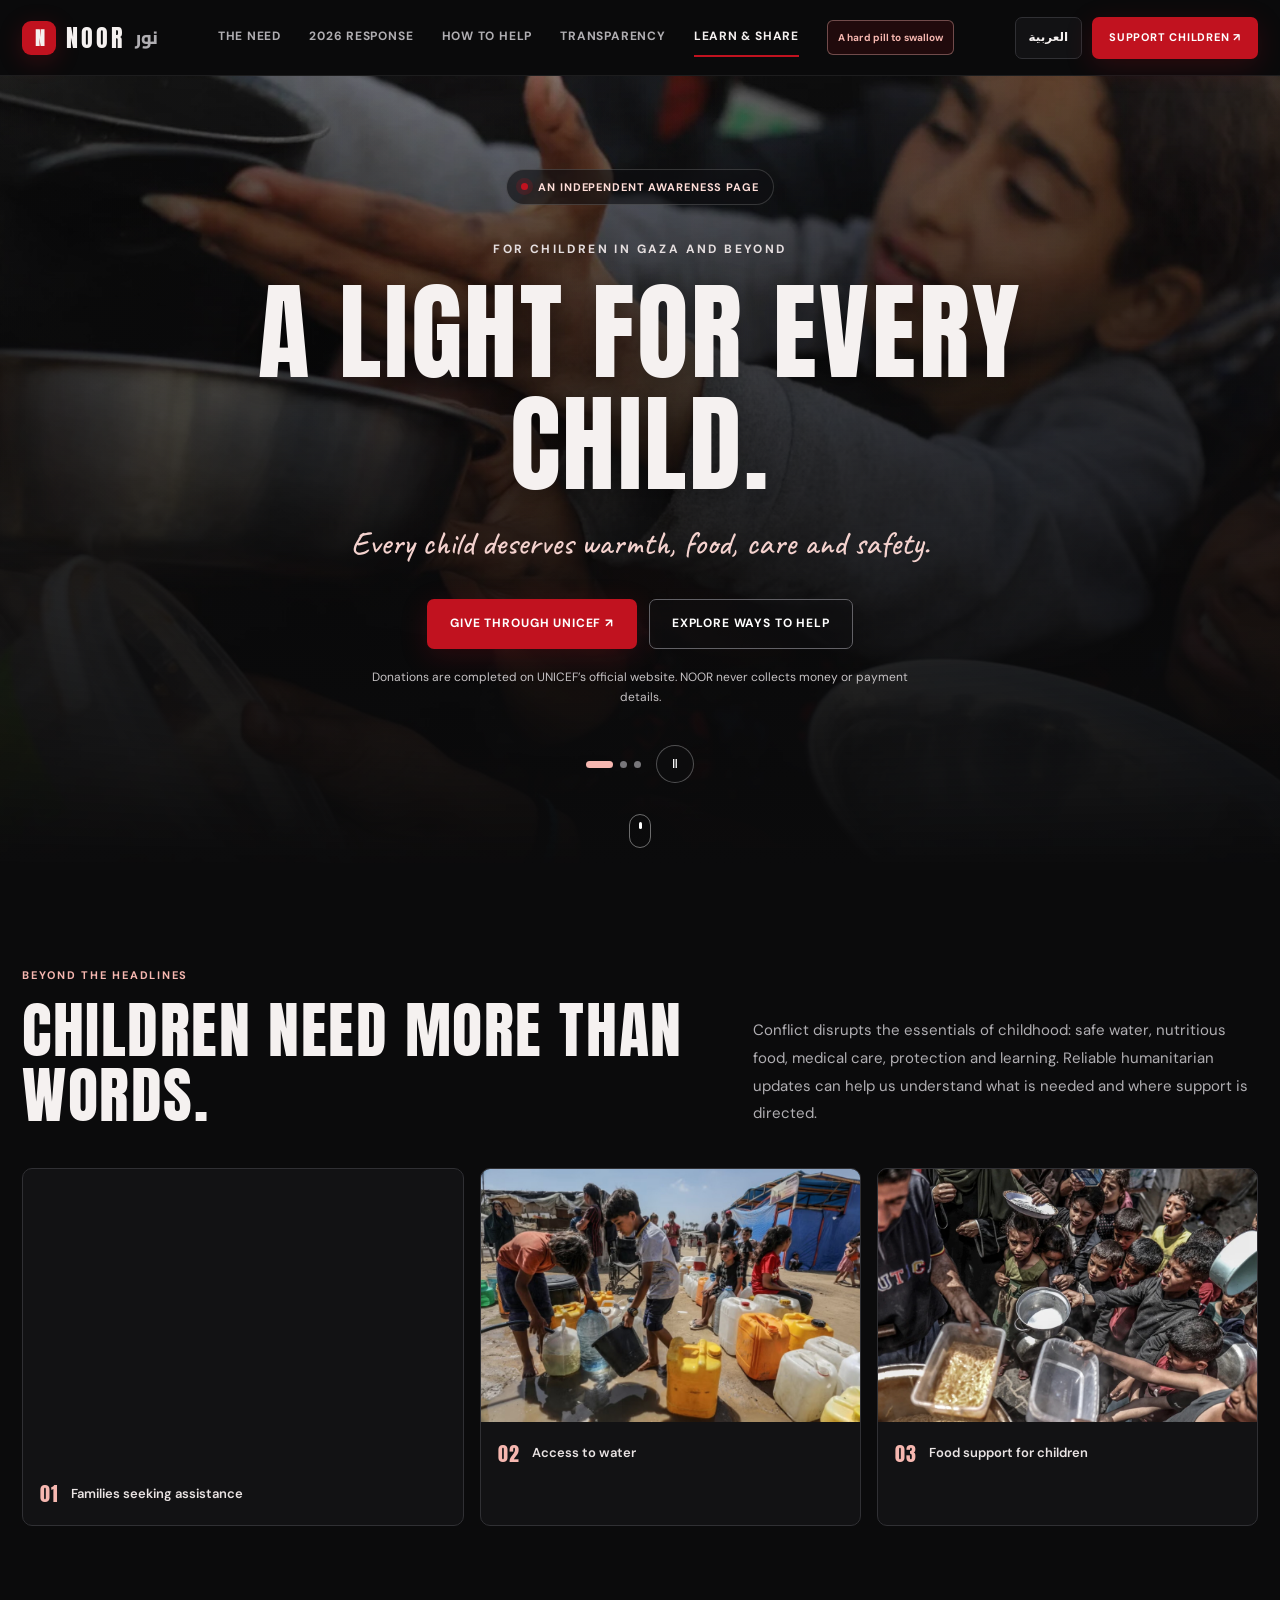
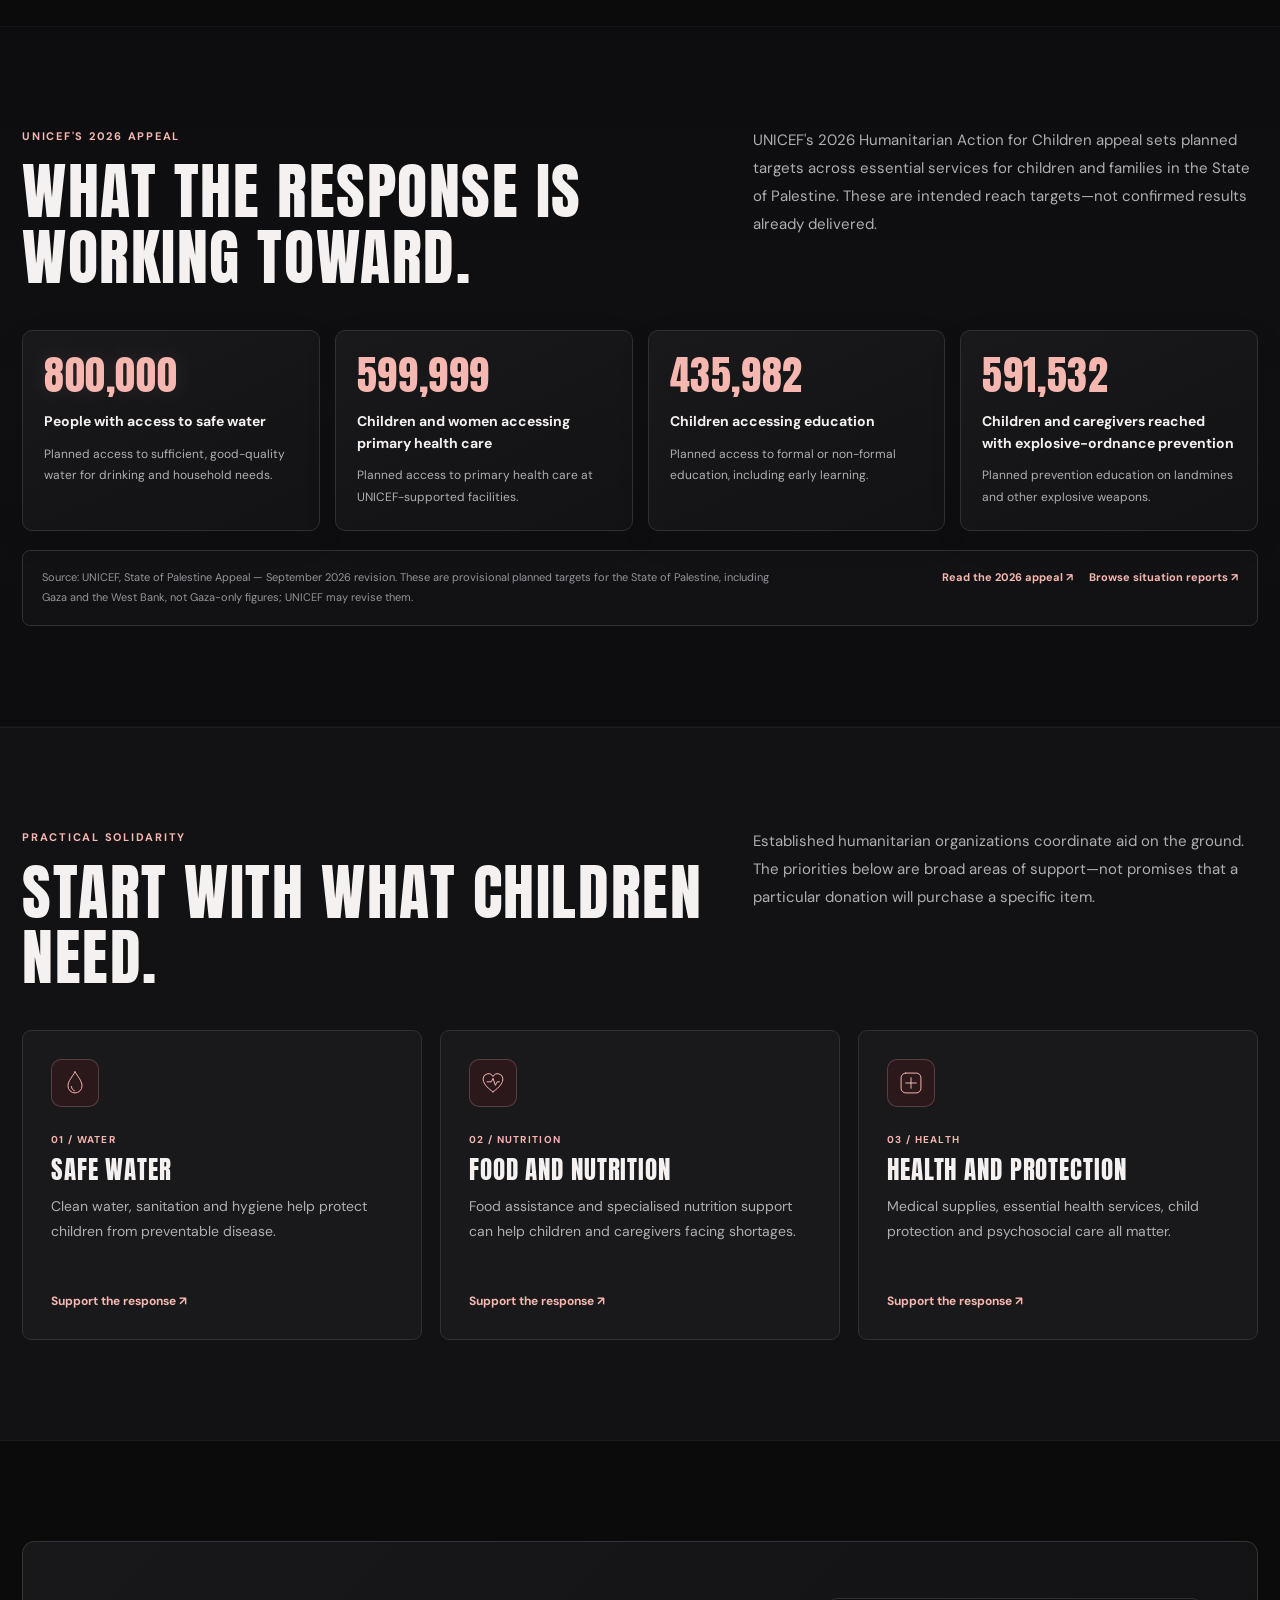
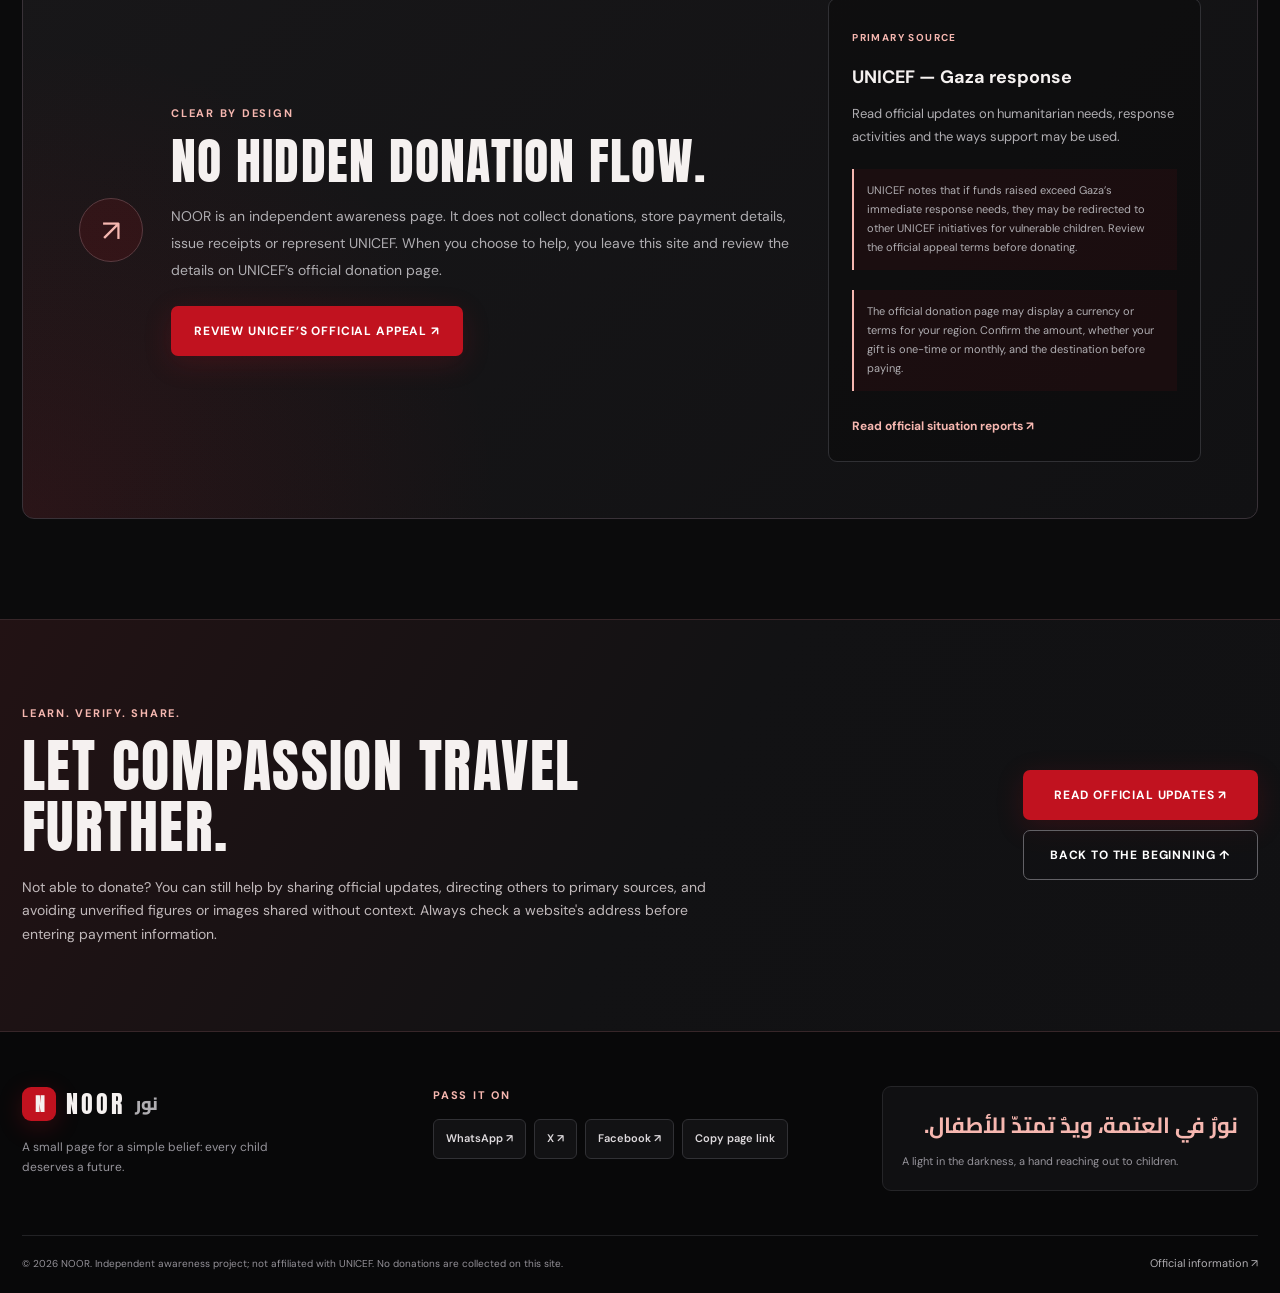
==== commit 4cab175a: "Add A hard pill to swallow blank page" ====
--- a/index.html
+++ b/index.html
@@ -37,6 +37,7 @@
         <a href="#help" data-en="How to help" data-ar="كيف تساعد">How to help</a>
         <a href="#ledger" data-en="Transparency" data-ar="الشفافية">Transparency</a>
         <a href="#learn" data-en="Learn & share" data-ar="تعرّف وشارك">Learn &amp; share</a>
+        <a class="nav-feature-link" href="a-hard-pill-to-swallow.html" data-en="A hard pill to swallow" data-ar="حقيقة يصعب تقبّلها">A hard pill to swallow</a>
       </nav>
       <div class="header-actions">
         <button class="language-toggle" id="lang" type="button" aria-label="Switch language to Arabic" data-en="العربية" data-ar="English">العربية</button>
--- a/css/style.css
+++ b/css/style.css
@@ -144,3 +144,36 @@
 .response-number-accessible{position:absolute!important;width:1px!important;height:1px!important;padding:0!important;margin:-1px!important;overflow:hidden!important;clip:rect(0,0,0,0)!important;white-space:nowrap!important;border:0!important}
 @keyframes noor-counter-enter{from{opacity:.55;transform:translateY(7px)}to{opacity:1;transform:translateY(0)}}
 @media(prefers-reduced-motion:reduce){.response-number-visual.is-counting{animation:none!important;opacity:1!important;transform:none!important}}
+
+
+/* Featured navigation button for the upcoming blank page. */
+.nav .nav-feature-link{
+  padding:8px 10px;
+  border:1px solid rgba(246,183,176,.38);
+  border-radius:6px;
+  background:rgba(193,18,31,.12);
+  color:var(--rose);
+  font-size:10px;
+  font-weight:700;
+  letter-spacing:.01em;
+  text-transform:none;
+  white-space:nowrap;
+  border-bottom:1px solid rgba(246,183,176,.38);
+  transition:background .22s ease,border-color .22s ease,color .22s ease,transform .22s ease;
+}
+.nav .nav-feature-link:hover,.nav .nav-feature-link[aria-current="location"]{
+  border-color:var(--rose);
+  background:rgba(193,18,31,.2);
+  color:#fff;
+}
+@media(max-width:900px){
+  .nav.is-open a.nav-feature-link{
+    margin-top:8px;
+    padding:12px 13px;
+    border:1px solid rgba(246,183,176,.38);
+    border-radius:6px;
+    background:rgba(193,18,31,.12);
+    color:var(--rose);
+    white-space:normal;
+  }
+}
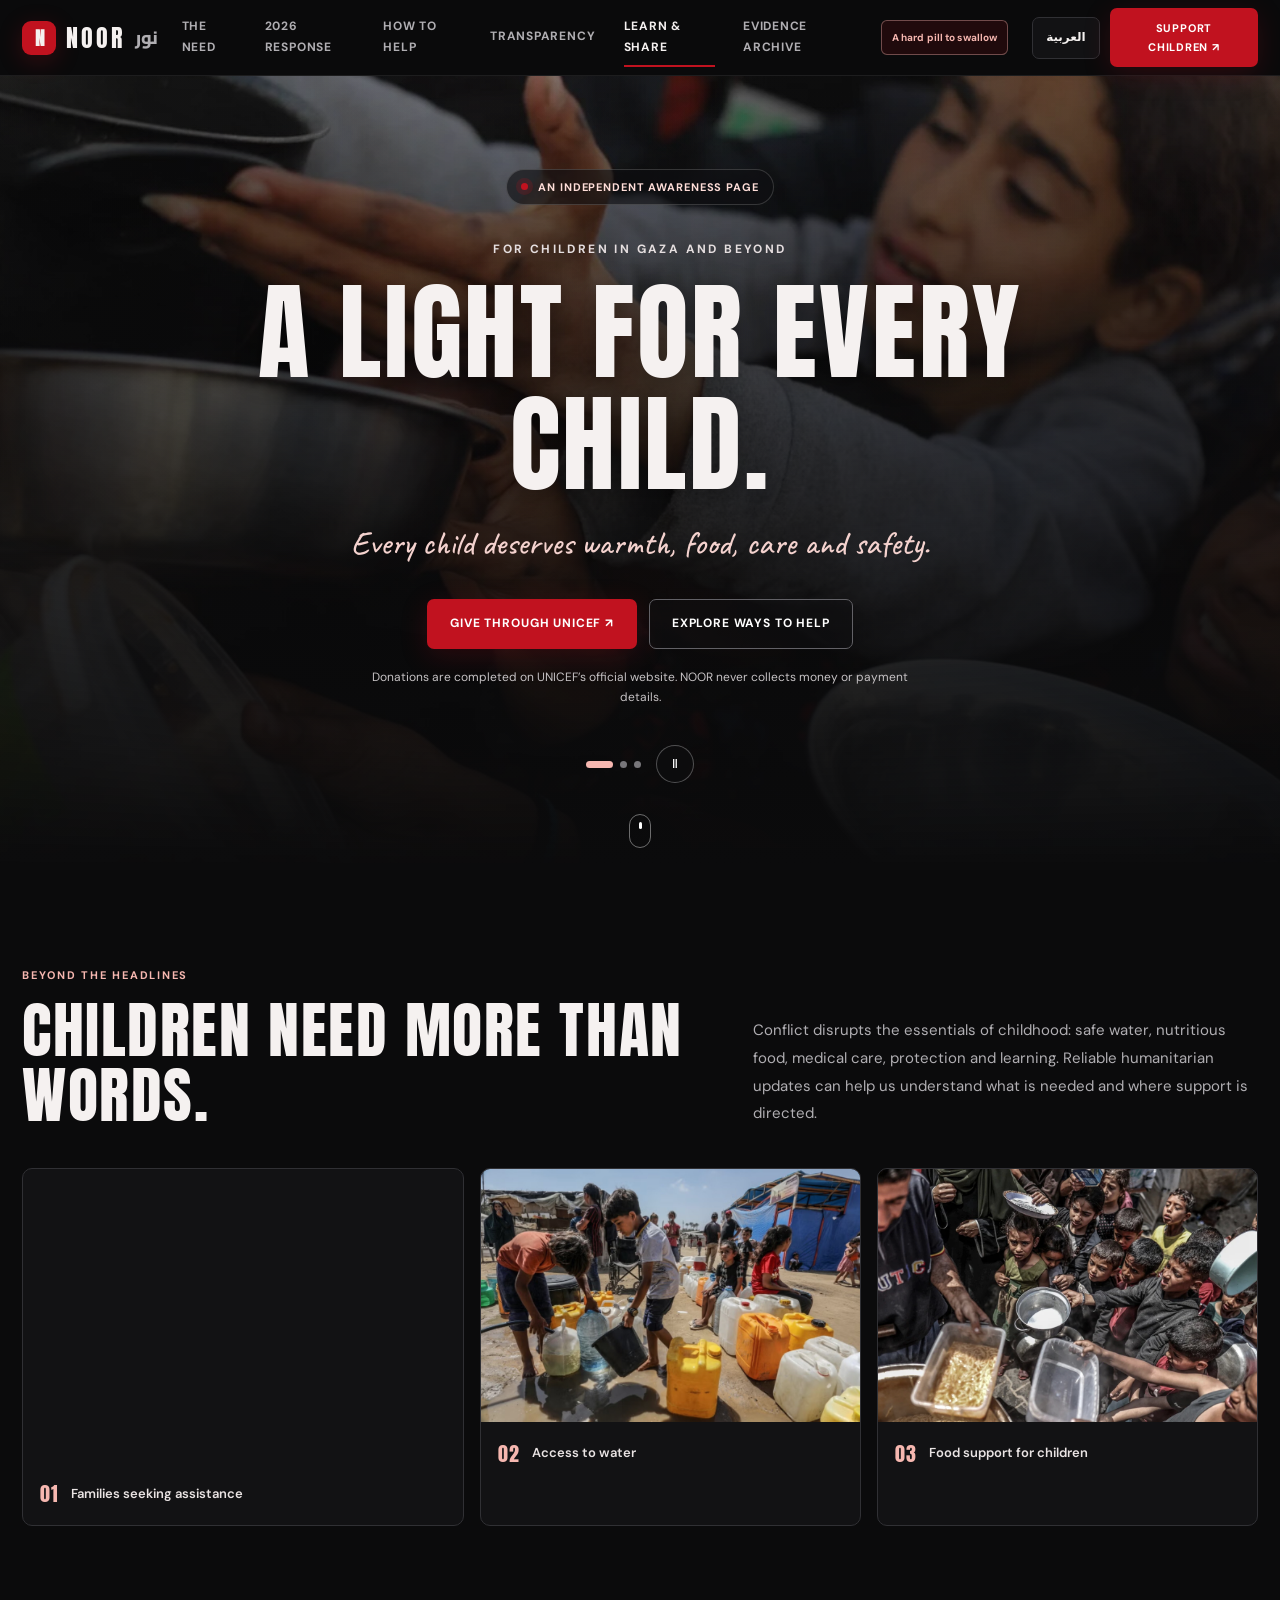
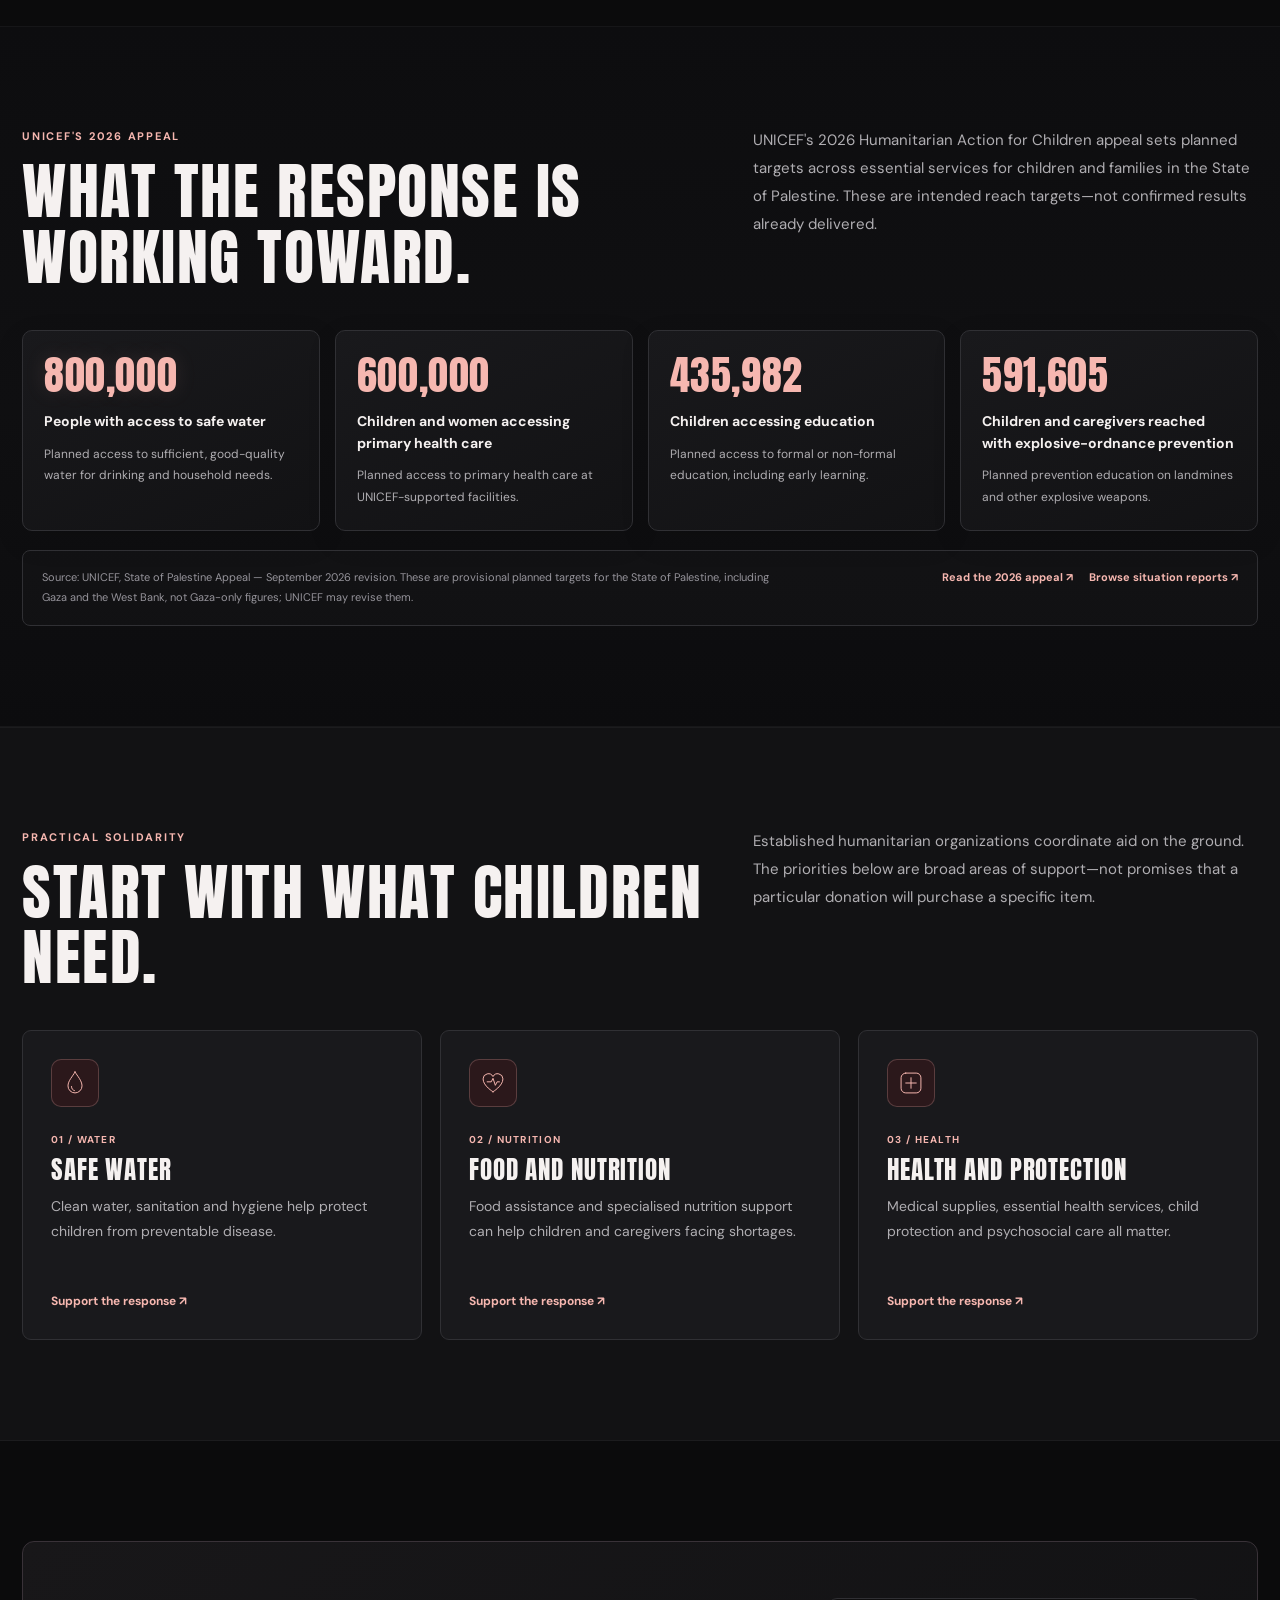
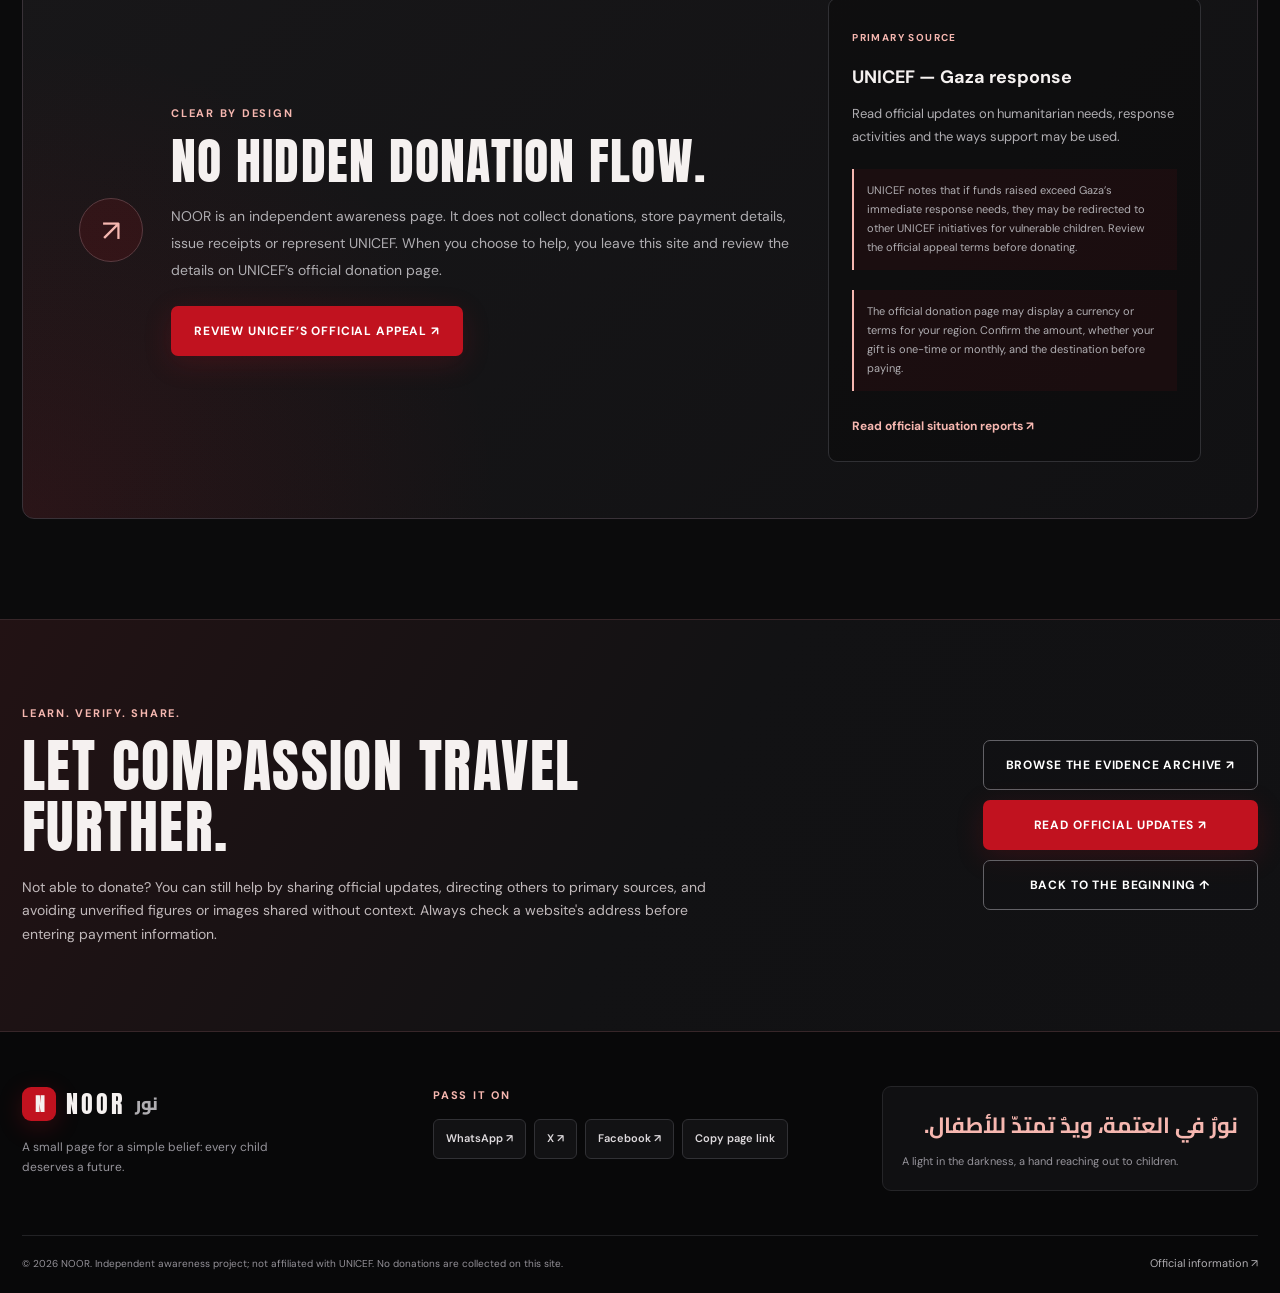
==== commit cf7d797a: "Link the evidence archive from the homepage" ====
--- a/index.html
+++ b/index.html
@@ -37,6 +37,7 @@
         <a href="#help" data-en="How to help" data-ar="كيف تساعد">How to help</a>
         <a href="#ledger" data-en="Transparency" data-ar="الشفافية">Transparency</a>
         <a href="#learn" data-en="Learn & share" data-ar="تعرّف وشارك">Learn &amp; share</a>
+        <a class="nav-archive-link" href="evidence-archive.html" data-en="Evidence archive" data-ar="أرشيف الأدلة">Evidence archive</a>
         <a class="nav-feature-link" href="a-hard-pill-to-swallow.html" data-en="A hard pill to swallow" data-ar="حقيقة يصعب تقبّلها">A hard pill to swallow</a>
       </nav>
       <div class="header-actions">
@@ -150,7 +151,7 @@
     </section>
 
     <section class="section learn-section" id="learn" aria-labelledby="learn-title">
-      <div class="wrap learn-inner"><div><p class="eyebrow" data-en="Learn. Verify. Share." data-ar="تعرّف. تحقّق. شارك.">Learn. Verify. Share.</p><h2 class="display section-title" id="learn-title" data-en="Let compassion travel further." data-ar="دع التعاطف يصل إلى أبعد مدى.">Let compassion travel further.</h2><p data-en="Not able to donate? You can still help by sharing official updates, directing others to primary sources, and avoiding unverified figures or images shared without context. Always check a website's address before entering payment information." data-ar="لا تستطيع التبرع؟ لا يزال بإمكانك المساعدة عبر مشاركة التحديثات الرسمية وتوجيه الآخرين إلى المصادر الأصلية وتجنب الأرقام غير المؤكدة أو الصور المتداولة بلا سياق. تحقق دائماً من عنوان الموقع قبل إدخال بيانات الدفع.">Not able to donate? You can still help by sharing official updates, directing others to primary sources, and avoiding unverified figures or images shared without context. Always check a website's address before entering payment information.</p></div><div class="learn-actions"><a class="button" href="https://www.unicef.org/appeals/state-of-palestine/situation-reports" target="_blank" rel="noopener noreferrer" data-en="Read official updates ↗" data-ar="اقرأ التحديثات الرسمية ↗">Read official updates ↗</a><a class="button button-outline" href="#top" data-en="Back to the beginning ↑" data-ar="العودة إلى البداية ↑">Back to the beginning ↑</a></div></div>
+      <div class="wrap learn-inner"><div><p class="eyebrow" data-en="Learn. Verify. Share." data-ar="تعرّف. تحقّق. شارك.">Learn. Verify. Share.</p><h2 class="display section-title" id="learn-title" data-en="Let compassion travel further." data-ar="دع التعاطف يصل إلى أبعد مدى.">Let compassion travel further.</h2><p data-en="Not able to donate? You can still help by sharing official updates, directing others to primary sources, and avoiding unverified figures or images shared without context. Always check a website's address before entering payment information." data-ar="لا تستطيع التبرع؟ لا يزال بإمكانك المساعدة عبر مشاركة التحديثات الرسمية وتوجيه الآخرين إلى المصادر الأصلية وتجنب الأرقام غير المؤكدة أو الصور المتداولة بلا سياق. تحقق دائماً من عنوان الموقع قبل إدخال بيانات الدفع.">Not able to donate? You can still help by sharing official updates, directing others to primary sources, and avoiding unverified figures or images shared without context. Always check a website's address before entering payment information.</p></div><div class="learn-actions"><a class="button button-outline" href="evidence-archive.html" data-en="Browse the evidence archive ↗" data-ar="تصفّح أرشيف الأدلة ↗">Browse the evidence archive ↗</a><a class="button" href="https://www.unicef.org/appeals/state-of-palestine/situation-reports" target="_blank" rel="noopener noreferrer" data-en="Read official updates ↗" data-ar="اقرأ التحديثات الرسمية ↗">Read official updates ↗</a><a class="button button-outline" href="#top" data-en="Back to the beginning ↑" data-ar="العودة إلى البداية ↑">Back to the beginning ↑</a></div></div>
     </section>
   </main>
 
--- a/css/style.css
+++ b/css/style.css
@@ -177,3 +177,330 @@
     white-space:normal;
   }
 }
+
+
+/* Pixelated page transition: restrained retro texture, no jump-scare palette. */
+body.pixel-transition-active{overflow:hidden}
+.noor-pixel-exit{
+  position:fixed;inset:0;z-index:9999;overflow:hidden;isolation:isolate;
+  pointer-events:none;background:transparent;color:#e9efe9;
+  font-family:"Courier New",ui-monospace,monospace;
+}
+.noor-pixel-exit__grid{position:absolute;inset:0;display:grid;gap:0}
+.noor-pixel-exit__cell{
+  display:block;min-width:0;min-height:0;opacity:0;transform:scale(.08);
+  background:#090d0b;
+  box-shadow:inset 0 0 0 1px rgba(141,185,148,.035);
+  animation:noor-pixel-fill .3s steps(4,end) var(--pixel-delay,0s) forwards;
+}
+.noor-pixel-exit__cell.tone-1{background:#101813}
+.noor-pixel-exit__cell.tone-2{background:#18231a}
+.noor-pixel-exit__cell.tone-3{background:#080a09}
+.noor-pixel-exit__label{
+  position:absolute;left:50%;top:50%;width:min(88vw,520px);
+  padding:clamp(18px,4vw,30px);transform:translate(-50%,-50%);
+  border:1px solid rgba(175,205,177,.23);background:rgba(5,8,6,.93);
+  text-align:center;opacity:0;animation:noor-pixel-label-in .38s ease .42s forwards;
+  box-shadow:0 14px 70px rgba(0,0,0,.28);
+}
+.noor-pixel-exit__index{margin:0 0 13px;color:#94a998;font-size:10px;letter-spacing:.22em}
+.noor-pixel-exit__message{margin:0;color:#f0f3ef;font-size:clamp(15px,3.1vw,23px);font-weight:700;letter-spacing:.08em;line-height:1.5}
+@keyframes noor-pixel-fill{0%{opacity:0;transform:scale(.08)}70%{opacity:1;transform:scale(1.08)}100%{opacity:1;transform:scale(1)}}
+@keyframes noor-pixel-label-in{from{opacity:0;filter:blur(2px);transform:translate(-50%,-46%)}to{opacity:1;filter:blur(0);transform:translate(-50%,-50%)}}
+@media(prefers-reduced-motion:reduce){.noor-pixel-exit__cell,.noor-pixel-exit__label{animation:none!important;opacity:1!important;transform:none!important;filter:none!important}}
+
+
+/* Red CRT pre-entry warning: inspired by the supplied retro monitor reference. */
+body.noor-warning-open{overflow:hidden}
+.noor-warning-screen{
+  position:fixed;inset:0;z-index:10000;display:grid;place-items:center;overflow:auto;
+  padding:clamp(14px,4vw,38px);isolation:isolate;
+  background:radial-gradient(ellipse at center,rgba(100,0,9,.19),transparent 58%),#030304;
+  color:#f7eeee;font-family:"Courier New",ui-monospace,monospace;
+  animation:noor-warning-flicker 5.8s steps(1,end) infinite;
+}
+.noor-warning-screen::before{
+  content:"";position:fixed;inset:0;z-index:-1;pointer-events:none;
+  background:repeating-linear-gradient(to bottom,rgba(0,0,0,.22) 0,rgba(0,0,0,.22) 1px,transparent 1px,transparent 4px),linear-gradient(90deg,rgba(0,0,0,.25),transparent 13%,transparent 87%,rgba(0,0,0,.25));
+  opacity:.62;
+}
+.noor-warning-screen::after{
+  content:"";position:fixed;inset:0;pointer-events:none;
+  box-shadow:inset 0 0 120px 28px rgba(0,0,0,.9),inset 0 0 20px rgba(240,15,30,.08);
+}
+.noor-warning-screen__frame{
+  position:relative;width:min(100%,790px);margin:auto;overflow:hidden;
+  padding:clamp(22px,5vw,54px) clamp(18px,5vw,58px) clamp(18px,3.5vw,32px);
+  border:1px solid rgba(255,91,97,.45);border-radius:15px / 9px;
+  background:repeating-linear-gradient(0deg,rgba(255,255,255,.018) 0,rgba(255,255,255,.018) 1px,transparent 1px,transparent 5px),radial-gradient(ellipse at 50% 0%,rgba(187,18,29,.88),rgba(83,4,10,.98) 53%,rgba(28,2,5,.99) 100%);
+  box-shadow:0 24px 100px rgba(0,0,0,.66),inset 0 0 58px rgba(0,0,0,.36),0 0 36px rgba(172,9,20,.1);
+  text-align:center;
+}
+.noor-warning-screen__signal-row{display:flex;align-items:center;justify-content:center;gap:10px;margin:0 0 clamp(23px,4vw,36px);color:#ffb8b8}
+.noor-warning-screen__signal{display:inline-block;width:7px;height:7px;flex:0 0 7px;border-radius:50%;background:#ff313a;box-shadow:0 0 10px #ff313a;animation:noor-warning-signal 2.6s steps(1,end) infinite}
+.noor-warning-screen__meta{font-size:10px;letter-spacing:.2em;line-height:1.5}
+.noor-warning-screen__title{
+  margin:0 0 clamp(22px,4vw,34px);color:#f6f5ff;
+  font:400 clamp(27px,5.5vw,50px)/1.13 Anton,Impact,"Arial Narrow",sans-serif;
+  letter-spacing:.075em;text-wrap:balance;
+  text-shadow:2px 1px 0 rgba(100,201,255,.65),-2px -1px 0 rgba(255,24,37,.78),0 0 20px rgba(255,255,255,.14);
+}
+.noor-warning-screen__copy{max-width:640px;margin:0 auto;color:#f5e8e9;font-size:clamp(13px,1.8vw,16px);font-weight:700;line-height:1.8}
+.noor-warning-screen__copy p{margin:0 0 17px}
+.noor-warning-screen__copy p:last-child{margin-bottom:0}
+.noor-warning-screen__copy .noor-warning-screen__lead{font-size:clamp(15px,2.2vw,19px);line-height:1.6;color:#fff}
+.noor-warning-screen__note{margin:clamp(23px,4vw,34px) 0 0;color:#ffb6b8;font-size:10px;font-weight:700;letter-spacing:.16em;line-height:1.8}
+.noor-warning-screen__actions{display:flex;flex-wrap:wrap;justify-content:center;gap:10px;margin:clamp(24px,4vw,34px) 0 0}
+.noor-warning-screen__actions button{
+  min-height:45px;padding:12px 18px;border:1px solid rgba(255,221,222,.45);border-radius:2px;
+  background:transparent;color:#faeeee;font:700 11px/1.5 "Courier New",ui-monospace,monospace;letter-spacing:.055em;
+  cursor:pointer;transition:background .18s ease,border-color .18s ease,transform .18s ease;
+}
+.noor-warning-screen__actions button:hover{transform:translateY(-1px);border-color:#fff}
+.noor-warning-screen__continue{background:#f4e8e9!important;color:#39060b!important;border-color:#f4e8e9!important}
+.noor-warning-screen__continue:hover{background:#fff!important}
+.noor-warning-screen__return:hover{background:rgba(255,255,255,.07)}
+.noor-warning-screen__actions button:focus-visible{outline:2px solid #fff;outline-offset:4px}
+.noor-warning-screen__footer{margin:clamp(24px,4vw,34px) 0 0;padding-top:14px;border-top:1px solid rgba(255,138,145,.19);color:rgba(255,212,214,.6);font-size:9px;letter-spacing:.15em;line-height:1.8}
+[dir=rtl] .noor-warning-screen__title{letter-spacing:0;font-family:Cairo,Arial,sans-serif;font-weight:800}
+[dir=rtl] .noor-warning-screen__meta,[dir=rtl] .noor-warning-screen__note,[dir=rtl] .noor-warning-screen__footer{letter-spacing:0}
+[dir=rtl] .noor-warning-screen__actions button{font-family:Cairo,Arial,sans-serif;letter-spacing:0}
+@keyframes noor-warning-flicker{0%,95%,98%,100%{opacity:1}96%{opacity:.965}97%{opacity:.99}}
+@keyframes noor-warning-signal{0%,65%,68%,100%{opacity:1}66%,67%{opacity:.2}}
+/* Match the pixel wipe to the same red CRT palette. */
+.noor-pixel-exit__cell{background:#100204;box-shadow:inset 0 0 0 1px rgba(255,111,121,.045)}
+.noor-pixel-exit__cell.tone-1{background:#250408}
+.noor-pixel-exit__cell.tone-2{background:#40070d}
+.noor-pixel-exit__cell.tone-3{background:#080102}
+.noor-pixel-exit__label{border-color:rgba(255,157,163,.26);background:rgba(16,1,3,.95);box-shadow:0 14px 70px rgba(0,0,0,.48)}
+.noor-pixel-exit__index{color:#f29a9f}
+.noor-pixel-exit__message{color:#fff4f4}
+@media(max-width:560px){
+  .noor-warning-screen{padding:10px}
+  .noor-warning-screen__frame{padding:24px 17px 17px;border-radius:9px}
+  .noor-warning-screen__signal-row{margin-bottom:22px}
+  .noor-warning-screen__copy{font-size:12px;line-height:1.75}
+  .noor-warning-screen__copy p{margin-bottom:14px}
+  .noor-warning-screen__actions{flex-direction:column}
+  .noor-warning-screen__actions button{width:100%}
+}
+@media(prefers-reduced-motion:reduce){
+  .noor-warning-screen,.noor-warning-screen__signal,.noor-pixel-exit__cell,.noor-pixel-exit__label{animation:none!important}
+  .noor-warning-screen__actions button{transition:none!important}
+  .noor-warning-screen__actions button:hover{transform:none}
+  .noor-pixel-exit__cell,.noor-pixel-exit__label{opacity:1!important;transform:none!important;filter:none!important}
+}
+
+
+/* Full-viewport CRT warning: analog screen fills the viewport, not a compact card. */
+.noor-warning-screen{
+  position:fixed;inset:0;z-index:10000;display:block;overflow-x:hidden;overflow-y:auto;
+  padding:0;background:#230005;color:#ffeaea;isolation:isolate;overscroll-behavior:contain;
+  animation:noor-warning-flicker 4.8s steps(1,end) infinite;
+}
+.noor-warning-screen::before{
+  content:"";position:fixed;inset:0;z-index:5;pointer-events:none;
+  background:repeating-linear-gradient(to bottom,rgba(0,0,0,.26) 0,rgba(0,0,0,.26) 1px,transparent 1px,transparent 3px),
+    repeating-linear-gradient(90deg,rgba(255,0,26,.025) 0,rgba(255,0,26,.025) 1px,rgba(0,0,0,.015) 1px,rgba(0,0,0,.015) 3px);
+  opacity:.5;mix-blend-mode:multiply;animation:noor-crt-roll 9s linear infinite,noor-crt-static .23s steps(2,end) infinite;
+}
+.noor-warning-screen::after{
+  content:"";position:fixed;inset:0;z-index:6;pointer-events:none;
+  background:linear-gradient(90deg,rgba(0,0,0,.38),transparent 8%,transparent 92%,rgba(0,0,0,.38)),radial-gradient(ellipse at center,transparent 42%,rgba(0,0,0,.34) 100%);
+  box-shadow:inset 0 0 120px 35px rgba(0,0,0,.82),inset 0 0 24px rgba(255,0,25,.09);
+}
+.noor-warning-screen__frame{
+  position:relative;isolation:isolate;width:100%;min-height:100vh;min-height:100dvh;
+  margin:0;padding:clamp(26px,5vh,62px) clamp(18px,8.5vw,140px);
+  display:flex;flex-direction:column;justify-content:center;align-items:stretch;overflow:hidden;
+  border:clamp(5px,.9vw,13px) solid #090204;border-radius:clamp(8px,1.4vw,22px);
+  background:repeating-linear-gradient(0deg,rgba(255,255,255,.018) 0,rgba(255,255,255,.018) 1px,transparent 1px,transparent 5px),
+    radial-gradient(ellipse at 50% 20%,#a40d17 0%,#77060e 38%,#4b0309 76%,#200105 100%);
+  box-shadow:inset 0 0 80px rgba(0,0,0,.5),inset 0 0 2px 2px rgba(255,95,104,.34);text-align:center;
+}
+.noor-warning-screen__frame::before{
+  content:"";position:absolute;inset:0;z-index:1;pointer-events:none;
+  background:repeating-linear-gradient(to bottom,transparent 0,transparent 12px,rgba(255,255,255,.035) 13px,transparent 14px);
+  opacity:.55;mix-blend-mode:screen;animation:noor-crt-roll 6s linear infinite;
+}
+.noor-warning-screen__frame::after{
+  content:"";position:absolute;left:0;right:0;top:-12%;height:7px;z-index:4;pointer-events:none;
+  background:rgba(255,225,225,.2);box-shadow:0 0 18px rgba(255,25,38,.15);animation:noor-crt-tracking 11s linear infinite;
+}
+.noor-warning-screen__frame>*{position:relative;z-index:2;flex-shrink:0}
+.noor-warning-screen__signal-row{display:flex;align-items:center;justify-content:center;gap:12px;margin:0 0 clamp(20px,3.8vh,38px);color:#ffb9bd}
+.noor-warning-screen__signal{display:inline-block;width:9px;height:9px;flex:0 0 9px;border-radius:0;background:#ff2734;box-shadow:0 0 12px #ff2734;animation:noor-warning-signal 1.9s steps(1,end) infinite}
+.noor-warning-screen__meta{font-size:clamp(9px,.95vw,12px);letter-spacing:.2em;line-height:1.7;text-shadow:1px 0 rgba(74,206,255,.35),-1px 0 rgba(255,0,39,.55)}
+.noor-warning-screen__title{
+  margin:0;color:#fbf6ff;font:400 clamp(42px,8.2vw,100px)/1.05 Anton,Impact,"Arial Narrow",sans-serif;
+  letter-spacing:.055em;text-wrap:balance;text-shadow:3px 2px 0 rgba(83,213,255,.6),-3px -2px 0 rgba(255,15,36,.8),0 0 24px rgba(255,255,255,.18);
+  animation:noor-warning-title-glitch 6.5s steps(1,end) infinite;
+}
+.noor-warning-screen__subhead{
+  margin:clamp(16px,2.8vh,28px) 0 clamp(22px,4vh,42px);color:#ffc4c7;
+  font-size:clamp(10px,1.25vw,14px);font-weight:700;letter-spacing:.18em;line-height:1.7;text-wrap:balance;
+  text-shadow:1px 0 rgba(70,215,255,.22),-1px 0 rgba(255,0,40,.55);
+}
+.noor-warning-screen__copy{width:min(100%,1120px);max-width:none;margin:0 auto;color:#fff0f0;font-size:clamp(15px,1.55vw,20px);font-weight:700;line-height:1.85}
+.noor-warning-screen__copy p{margin:0 auto clamp(15px,2.3vh,25px);max-width:1050px}
+.noor-warning-screen__copy p:last-child{margin-bottom:0}
+.noor-warning-screen__copy .noor-warning-screen__lead{font-size:clamp(17px,2vw,25px);line-height:1.75;color:#fff}
+.noor-warning-screen__note{margin:clamp(20px,3.4vh,34px) 0 0;color:#ffb9bd;font-size:clamp(9px,.95vw,12px);font-weight:700;letter-spacing:.12em;line-height:1.9}
+.noor-warning-screen__confirmation{
+  display:flex;justify-content:center;align-items:flex-start;gap:12px;width:min(100%,820px);margin:clamp(20px,3.4vh,34px) auto 0;
+  padding:15px 18px;border:1px solid rgba(255,218,220,.4);background:rgba(12,0,2,.35);
+  color:#fff6f6;text-align:start;font-size:clamp(13px,1.2vw,16px);font-weight:700;line-height:1.65;
+}
+.noor-warning-screen__checkbox{appearance:none;display:inline-grid;place-content:center;flex:0 0 21px;width:21px;height:21px;margin:1px 0 0;border:1px solid #ffd5d7;background:#150104;cursor:pointer}
+.noor-warning-screen__checkbox::before{content:"";width:11px;height:11px;transform:scale(0);transition:transform .12s ease;background:#ffeced}
+.noor-warning-screen__checkbox:checked::before{transform:scale(1)}
+.noor-warning-screen__checkbox:focus-visible{outline:2px solid #fff;outline-offset:4px}
+.noor-warning-screen__confirmation label{cursor:pointer}
+.noor-warning-screen__actions{display:flex;flex-wrap:wrap;justify-content:center;gap:12px;margin:clamp(20px,3.4vh,34px) 0 0}
+.noor-warning-screen__actions button{
+  min-height:50px;min-width:min(260px,100%);padding:15px 23px;border:1px solid rgba(255,221,222,.56);border-radius:2px;
+  background:transparent;color:#faeeee;font:700 12px/1.5 "Courier New",ui-monospace,monospace;letter-spacing:.065em;
+  cursor:pointer;transition:background .18s ease,border-color .18s ease,transform .18s ease,opacity .18s ease;
+}
+.noor-warning-screen__actions button:hover:not(:disabled){transform:translateY(-1px);border-color:#fff}
+.noor-warning-screen__continue{background:#fff0f0!important;color:#39060b!important;border-color:#fff0f0!important}
+.noor-warning-screen__continue:hover:not(:disabled){background:#fff!important}
+.noor-warning-screen__continue:disabled{opacity:.38;cursor:not-allowed;filter:grayscale(.5)}
+.noor-warning-screen__return:hover{background:rgba(255,255,255,.07)}
+.noor-warning-screen__actions button:focus-visible{outline:2px solid #fff;outline-offset:4px}
+.noor-warning-screen__footer{margin:clamp(22px,4vh,40px) 0 0;padding-top:16px;border-top:1px solid rgba(255,138,145,.25);color:rgba(255,224,226,.68);font-size:clamp(8px,.85vw,10px);letter-spacing:.13em;line-height:1.8}
+[dir=rtl] .noor-warning-screen__title{letter-spacing:0;font-family:Cairo,Arial,sans-serif;font-size:clamp(35px,7vw,82px);font-weight:800}
+[dir=rtl] .noor-warning-screen__meta,[dir=rtl] .noor-warning-screen__subhead,[dir=rtl] .noor-warning-screen__note,[dir=rtl] .noor-warning-screen__footer{letter-spacing:0}
+[dir=rtl] .noor-warning-screen__actions button{font-family:Cairo,Arial,sans-serif;letter-spacing:0}
+[dir=rtl] .noor-warning-screen__confirmation{text-align:right}
+[dir=rtl] .noor-warning-screen__copy{font-family:Cairo,Arial,sans-serif}
+@keyframes noor-warning-flicker{0%,92%,95%,100%{opacity:1}93%{opacity:.94}94%{opacity:.985}96%{opacity:.97}97%{opacity:1}}
+@keyframes noor-warning-signal{0%,55%,59%,100%{opacity:1}56%,58%{opacity:.2}}
+@keyframes noor-warning-title-glitch{0%,88%,90%,100%{transform:translateX(0);filter:none}89%{transform:translateX(2px);filter:contrast(1.4);text-shadow:4px 1px 0 rgba(83,213,255,.8),-4px -2px 0 rgba(255,15,36,.9)}}
+@keyframes noor-crt-roll{0%{background-position:0 0,0 0}100%{background-position:0 120px,0 0}}
+@keyframes noor-crt-static{0%,100%{opacity:.43}50%{opacity:.57}}
+@keyframes noor-crt-tracking{0%{top:-12%;opacity:0}4%{opacity:.36}8%{opacity:0}55%{top:110%;opacity:0}57%{opacity:.25}60%{top:110%;opacity:0}100%{top:110%;opacity:0}}
+@media(max-width:700px){
+  .noor-warning-screen__frame{padding:24px 18px;border-width:7px;border-radius:8px}
+  .noor-warning-screen__title{font-size:clamp(38px,11vw,65px)}
+  .noor-warning-screen__subhead{font-size:10px;letter-spacing:.1em}
+  .noor-warning-screen__copy{font-size:14px;line-height:1.7}
+  .noor-warning-screen__copy .noor-warning-screen__lead{font-size:16px}
+  .noor-warning-screen__note{font-size:9px;letter-spacing:.06em}
+  .noor-warning-screen__confirmation{padding:13px;font-size:13px}
+  .noor-warning-screen__actions{flex-direction:column}
+  .noor-warning-screen__actions button{width:100%;min-width:0}
+  .noor-warning-screen__footer{font-size:8px;letter-spacing:.045em}
+}
+@media(max-height:720px) and (min-width:701px){
+  .noor-warning-screen__frame{padding-top:22px;padding-bottom:22px}
+  .noor-warning-screen__signal-row{margin-bottom:14px}
+  .noor-warning-screen__subhead{margin-top:12px;margin-bottom:18px}
+  .noor-warning-screen__copy p{margin-bottom:12px}
+  .noor-warning-screen__note,.noor-warning-screen__confirmation,.noor-warning-screen__actions{margin-top:14px}
+  .noor-warning-screen__footer{margin-top:16px}
+}
+@media(prefers-reduced-motion:reduce){
+  .noor-warning-screen,.noor-warning-screen::before,.noor-warning-screen__frame::before,.noor-warning-screen__frame::after,
+  .noor-warning-screen__signal,.noor-warning-screen__title,.noor-pixel-exit__cell,.noor-pixel-exit__label{animation:none!important}
+  .noor-warning-screen__checkbox::before,.noor-warning-screen__actions button{transition:none!important}
+  .noor-warning-screen__actions button:hover:not(:disabled){transform:none}
+  .noor-pixel-exit__cell,.noor-pixel-exit__label{opacity:1!important;transform:none!important;filter:none!important}
+}
+
+
+/* Cinematic terminal boot sequence for the content warning. */
+.noor-warning-screen.is-booting .noor-warning-screen__frame{
+  opacity:0;visibility:hidden;pointer-events:none;transform:scale(.992);filter:blur(2px);
+}
+.noor-warning-screen.is-ready .noor-warning-screen__frame{
+  visibility:visible;animation:noor-warning-frame-open .58s cubic-bezier(.19,1,.22,1) both;
+}
+.noor-warning-screen__frame>*{
+  opacity:0;transform:translateY(9px);filter:blur(1px);
+  transition:opacity .38s ease,transform .42s cubic-bezier(.19,1,.22,1),filter .38s ease;
+  transition-delay:calc(var(--warning-order,0) * 65ms);
+}
+.noor-warning-screen.is-ready .noor-warning-screen__frame>*{opacity:1;transform:translateY(0);filter:blur(0)}
+.noor-warning-screen__boot{
+  position:fixed;inset:0;z-index:30;display:flex;flex-direction:column;align-items:stretch;justify-content:center;
+  width:100%;min-height:100vh;min-height:100dvh;margin:0;padding:clamp(24px,7vw,110px);
+  background:radial-gradient(ellipse at center,rgba(104,0,13,.97),rgba(27,0,4,.99) 76%);
+  color:#ffe9e9;text-align:left;font-family:"Courier New",ui-monospace,monospace;
+  opacity:1;visibility:visible;transition:opacity .42s ease,visibility .42s;
+}
+.noor-warning-screen__boot::before{
+  content:"";position:absolute;inset:0;pointer-events:none;
+  background:repeating-linear-gradient(to bottom,rgba(0,0,0,.23) 0,rgba(0,0,0,.23) 1px,transparent 1px,transparent 4px);
+  opacity:.7;
+}
+.noor-warning-screen__boot::after{
+  content:"";position:absolute;left:0;right:0;top:0;height:2px;pointer-events:none;
+  background:#ff5360;box-shadow:0 0 18px rgba(255,30,47,.65);
+  animation:noor-boot-scan 2.2s ease-in-out infinite alternate;
+}
+.noor-warning-screen.is-ready .noor-warning-screen__boot{opacity:0;visibility:hidden;pointer-events:none}
+.noor-warning-screen__boot-header,.noor-warning-screen__boot-intro,.noor-warning-screen__boot-terminal,
+.noor-warning-screen__boot-progress,.noor-warning-screen__boot-status{position:relative;z-index:1;width:min(100%,850px);margin-inline:auto}
+.noor-warning-screen__boot-header{
+  display:flex;align-items:center;justify-content:space-between;gap:20px;
+  padding-bottom:14px;border-bottom:1px solid rgba(255,180,185,.36);
+  color:#ffb7bc;font-size:clamp(9px,1.2vw,13px);letter-spacing:.17em;line-height:1.8;
+}
+.noor-warning-screen__boot-mark{color:#fff;font-size:clamp(19px,3.3vw,31px);font-weight:900;letter-spacing:.26em;text-shadow:2px 0 rgba(95,210,255,.45),-2px 0 rgba(255,0,35,.55)}
+.noor-warning-screen__boot-meta{text-align:right}
+.noor-warning-screen__boot-intro{
+  margin:clamp(24px,5vh,48px) auto 18px;color:#fff7f7;
+  font-size:clamp(14px,2vw,21px);font-weight:700;letter-spacing:.08em;line-height:1.7;
+}
+.noor-warning-screen__boot-intro::after{
+  content:"";display:inline-block;width:.65em;height:1em;vertical-align:-.15em;margin-inline-start:.3em;
+  background:#ffb3b9;animation:noor-boot-cursor .68s steps(1,end) infinite;
+}
+.noor-warning-screen__boot-terminal{
+  min-height:clamp(160px,28vh,260px);padding:clamp(16px,2.7vw,28px);
+  border:1px solid rgba(255,150,157,.24);background:rgba(7,0,2,.32);
+  box-shadow:inset 0 0 45px rgba(0,0,0,.24);
+}
+.noor-warning-screen__boot-line{
+  position:relative;margin:0 0 12px;color:rgba(255,223,225,.58);
+  font-size:clamp(11px,1.35vw,15px);font-weight:700;letter-spacing:.015em;line-height:1.65;
+  overflow-wrap:anywhere;white-space:pre-wrap;
+}
+.noor-warning-screen__boot-line.is-typing{color:#fff}
+.noor-warning-screen__boot-line.is-typing::after{
+  content:"█";display:inline-block;margin-inline-start:5px;color:#ff626d;
+  animation:noor-boot-cursor .58s steps(1,end) infinite;
+}
+.noor-warning-screen__boot-line.is-complete{color:#ffb8be;text-shadow:0 0 8px rgba(255,45,59,.18)}
+.noor-warning-screen__boot-line.is-complete::after{content:"";display:inline-block;width:5px;height:5px;margin-inline-start:10px;vertical-align:middle;background:#ff5964;box-shadow:0 0 7px #ff2535}
+.noor-warning-screen__boot-progress{
+  height:3px;margin-top:22px;background:rgba(255,220,222,.15);overflow:hidden;
+}
+.noor-warning-screen__boot-progress-fill{
+  display:block;width:0;height:100%;background:#ff5661;box-shadow:0 0 10px rgba(255,38,54,.7);
+  transition:width .18s linear;
+}
+.noor-warning-screen__boot-status{
+  margin-top:13px;color:rgba(255,184,189,.75);font-size:clamp(9px,1vw,11px);letter-spacing:.14em;line-height:1.8;text-transform:uppercase;
+}
+[dir=rtl] .noor-warning-screen__boot{font-family:Cairo,Arial,sans-serif;text-align:right}
+[dir=rtl] .noor-warning-screen__boot-meta{text-align:left}
+[dir=rtl] .noor-warning-screen__boot-header,[dir=rtl] .noor-warning-screen__boot-status{letter-spacing:0}
+@keyframes noor-boot-cursor{0%,48%{opacity:1}49%,100%{opacity:0}}
+@keyframes noor-boot-scan{from{transform:translateY(0);opacity:.2}to{transform:translateY(calc(100dvh - 2px));opacity:.9}}
+@keyframes noor-warning-frame-open{0%{opacity:.2;filter:blur(3px);transform:scale(1.008)}35%{opacity:1;filter:blur(0);transform:scale(.998)}100%{opacity:1;filter:none;transform:scale(1)}}
+@media(max-width:600px){
+  .noor-warning-screen__boot{padding:22px 16px}
+  .noor-warning-screen__boot-header{gap:10px;letter-spacing:.07em}
+  .noor-warning-screen__boot-meta{font-size:9px;letter-spacing:.04em}
+  .noor-warning-screen__boot-intro{font-size:13px}
+  .noor-warning-screen__boot-terminal{min-height:230px;padding:14px}
+  .noor-warning-screen__boot-line{font-size:11px;margin-bottom:13px}
+}
+@media(prefers-reduced-motion:reduce){
+  .noor-warning-screen__boot::after,.noor-warning-screen__boot-intro::after,
+  .noor-warning-screen__boot-line.is-typing::after{animation:none!important}
+  .noor-warning-screen__frame>*{opacity:1;transform:none;filter:none;transition:none}
+  .noor-warning-screen.is-ready .noor-warning-screen__frame{animation:none}
+}
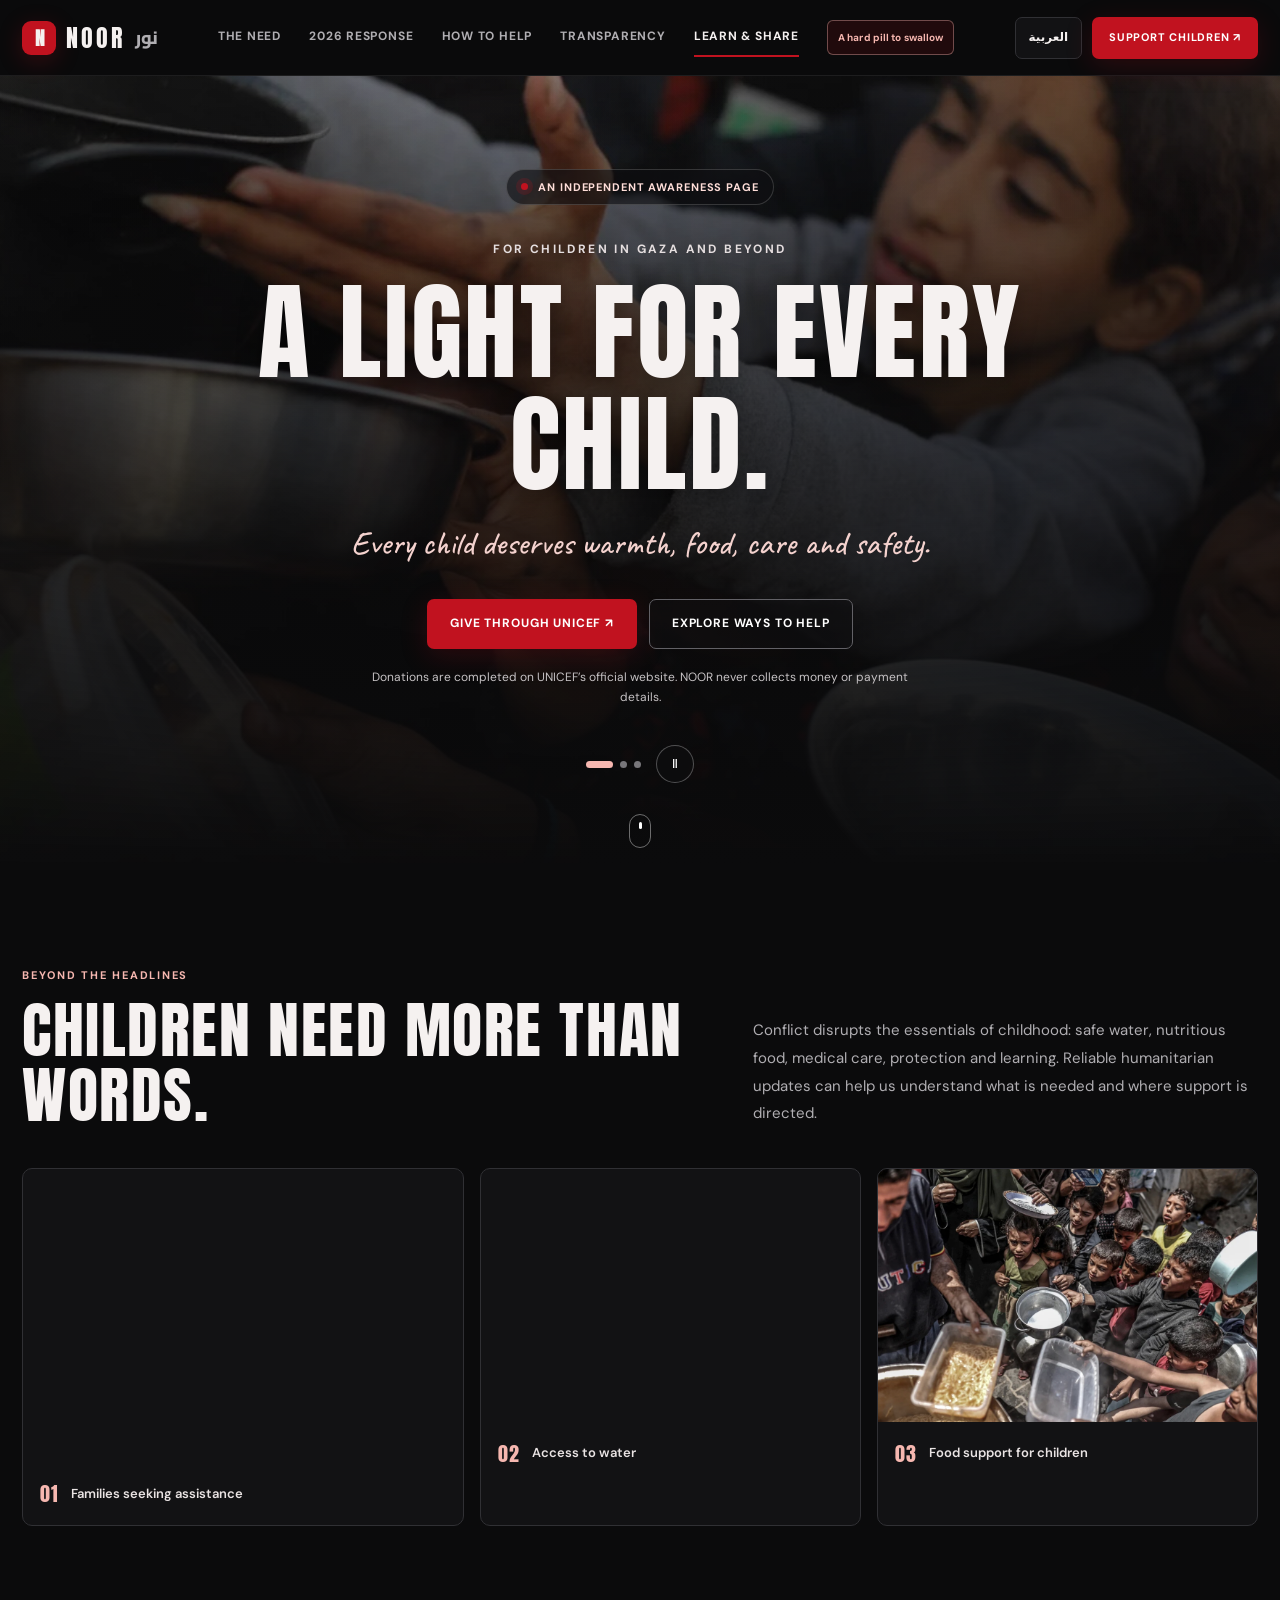
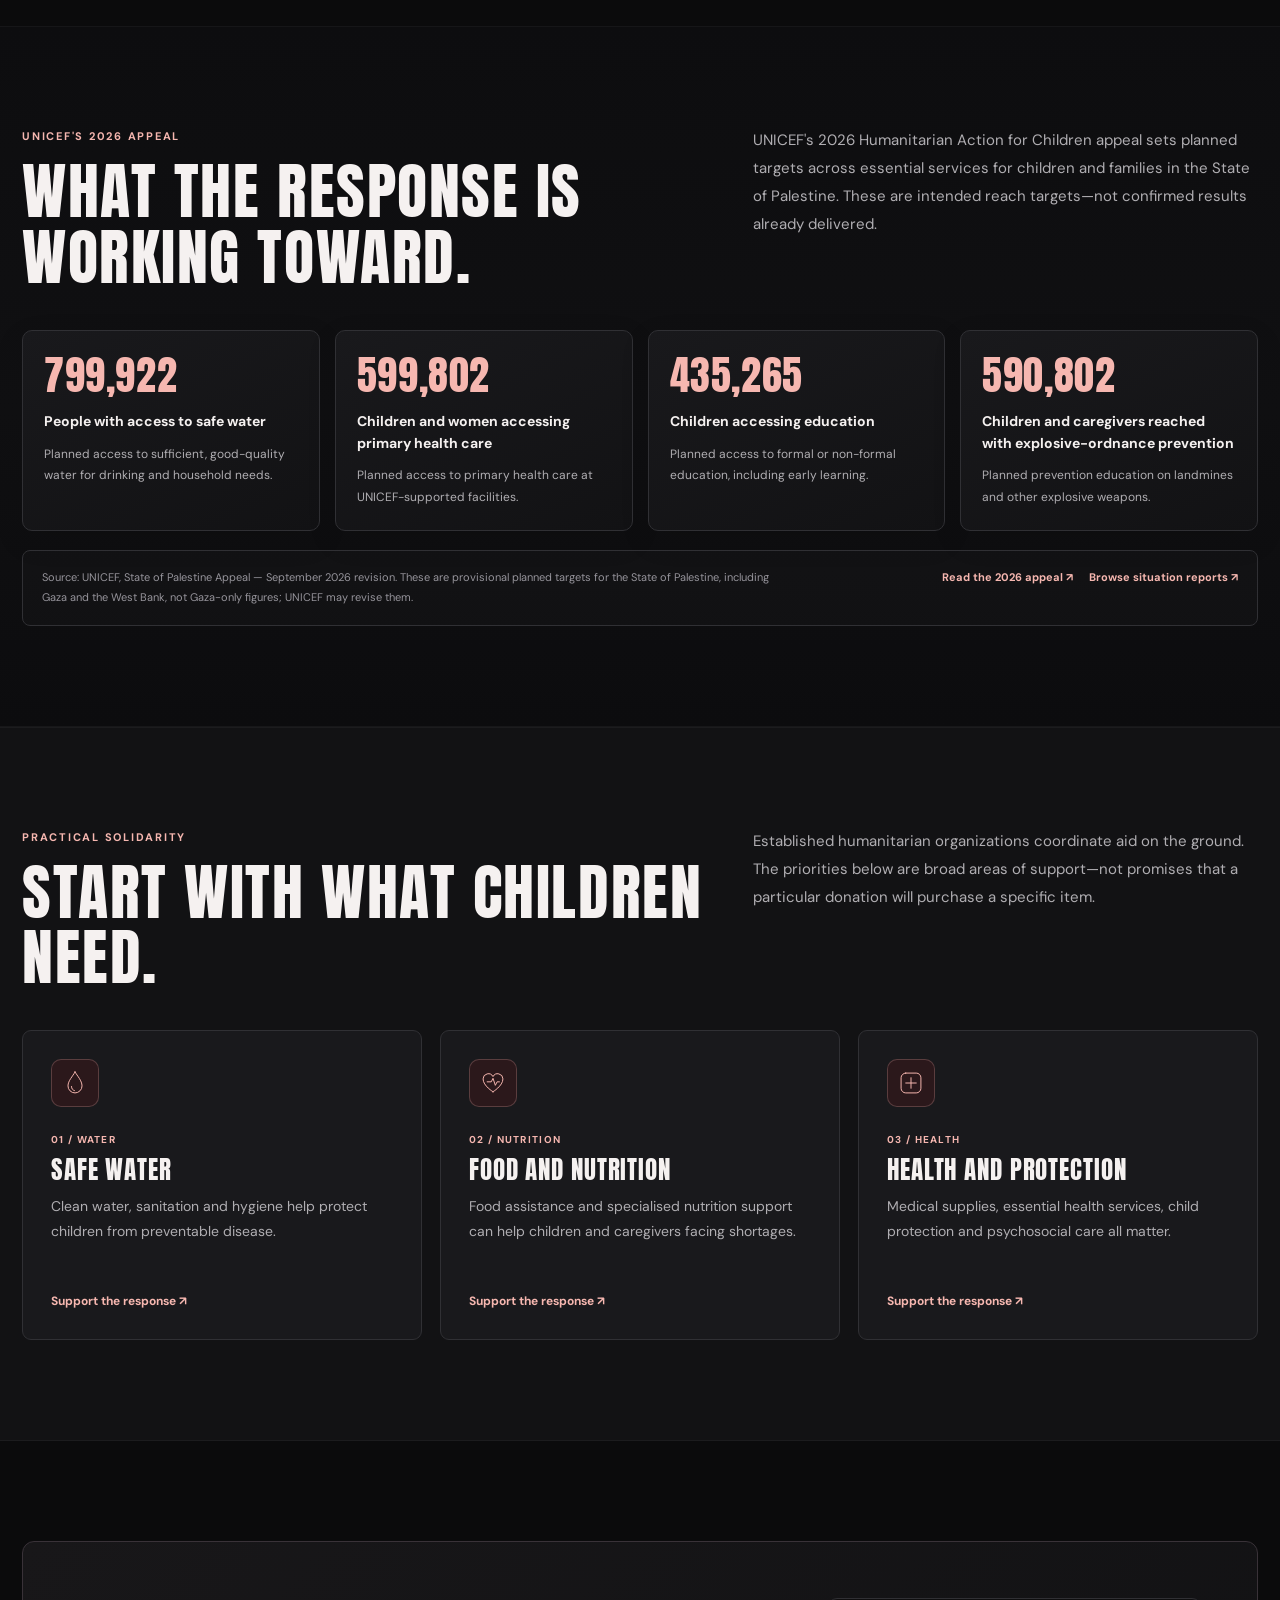
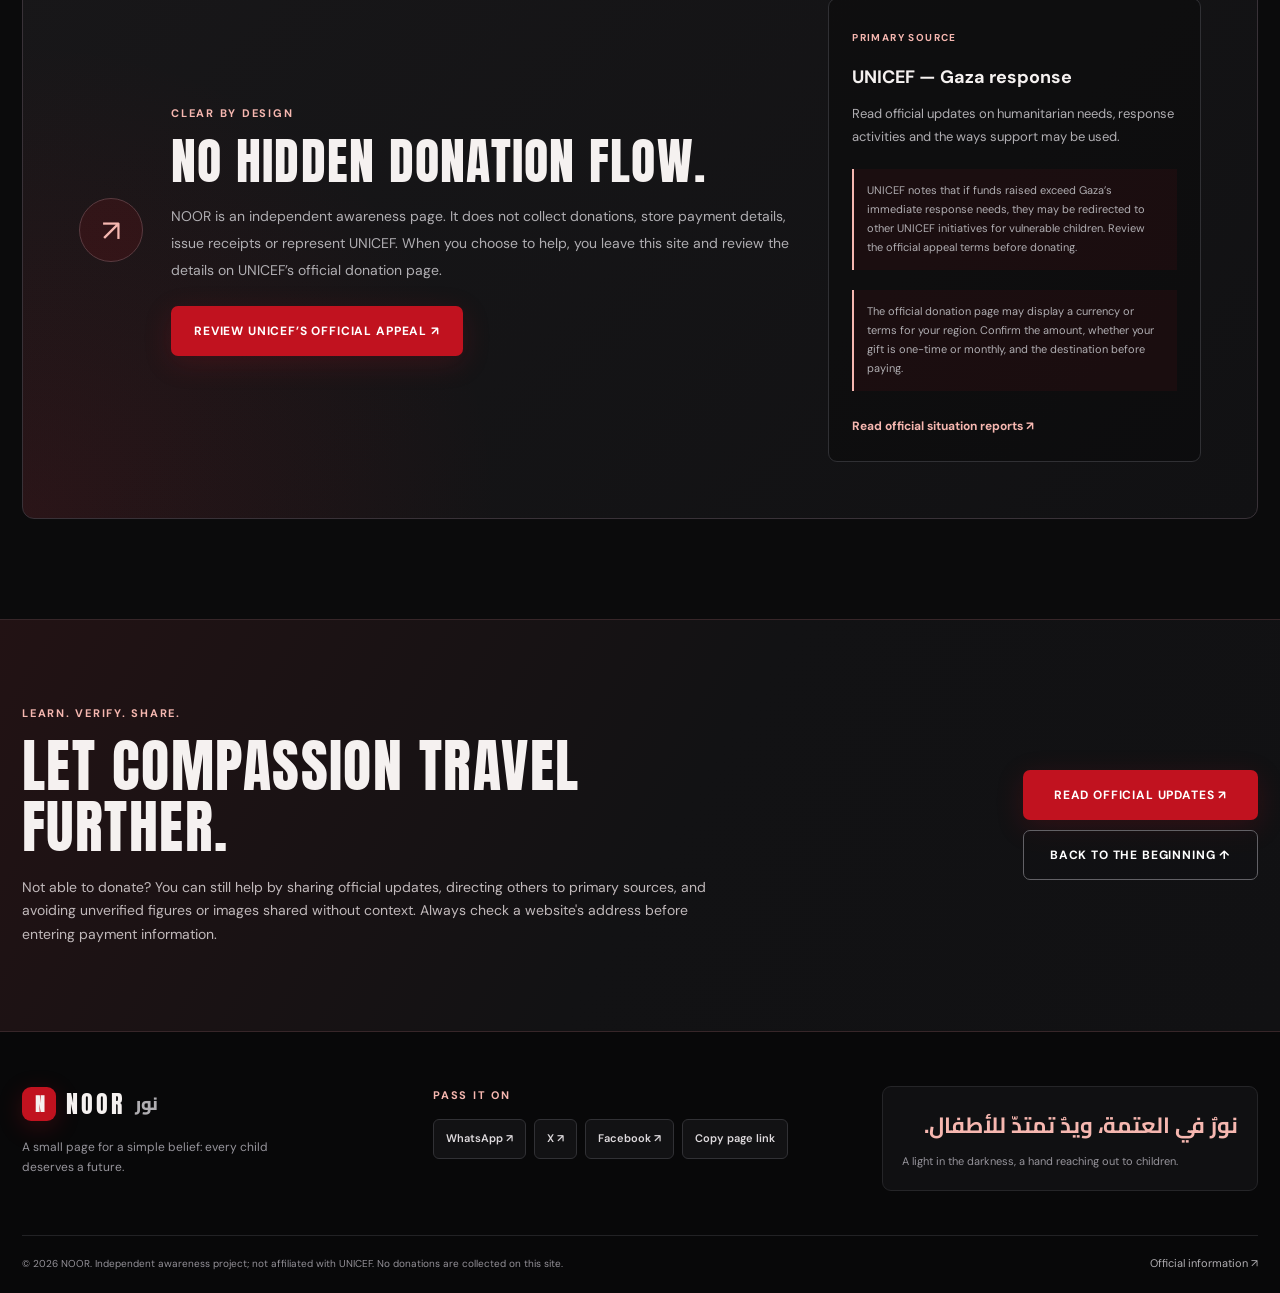
==== commit 7efb79c7: "Remove evidence archive entry point from homepage" ====
--- a/index.html
+++ b/index.html
@@ -37,7 +37,6 @@
         <a href="#help" data-en="How to help" data-ar="كيف تساعد">How to help</a>
         <a href="#ledger" data-en="Transparency" data-ar="الشفافية">Transparency</a>
         <a href="#learn" data-en="Learn & share" data-ar="تعرّف وشارك">Learn &amp; share</a>
-        <a class="nav-archive-link" href="evidence-archive.html" data-en="Evidence archive" data-ar="أرشيف الأدلة">Evidence archive</a>
         <a class="nav-feature-link" href="a-hard-pill-to-swallow.html" data-en="A hard pill to swallow" data-ar="حقيقة يصعب تقبّلها">A hard pill to swallow</a>
       </nav>
       <div class="header-actions">
@@ -151,7 +150,7 @@
     </section>
 
     <section class="section learn-section" id="learn" aria-labelledby="learn-title">
-      <div class="wrap learn-inner"><div><p class="eyebrow" data-en="Learn. Verify. Share." data-ar="تعرّف. تحقّق. شارك.">Learn. Verify. Share.</p><h2 class="display section-title" id="learn-title" data-en="Let compassion travel further." data-ar="دع التعاطف يصل إلى أبعد مدى.">Let compassion travel further.</h2><p data-en="Not able to donate? You can still help by sharing official updates, directing others to primary sources, and avoiding unverified figures or images shared without context. Always check a website's address before entering payment information." data-ar="لا تستطيع التبرع؟ لا يزال بإمكانك المساعدة عبر مشاركة التحديثات الرسمية وتوجيه الآخرين إلى المصادر الأصلية وتجنب الأرقام غير المؤكدة أو الصور المتداولة بلا سياق. تحقق دائماً من عنوان الموقع قبل إدخال بيانات الدفع.">Not able to donate? You can still help by sharing official updates, directing others to primary sources, and avoiding unverified figures or images shared without context. Always check a website's address before entering payment information.</p></div><div class="learn-actions"><a class="button button-outline" href="evidence-archive.html" data-en="Browse the evidence archive ↗" data-ar="تصفّح أرشيف الأدلة ↗">Browse the evidence archive ↗</a><a class="button" href="https://www.unicef.org/appeals/state-of-palestine/situation-reports" target="_blank" rel="noopener noreferrer" data-en="Read official updates ↗" data-ar="اقرأ التحديثات الرسمية ↗">Read official updates ↗</a><a class="button button-outline" href="#top" data-en="Back to the beginning ↑" data-ar="العودة إلى البداية ↑">Back to the beginning ↑</a></div></div>
+      <div class="wrap learn-inner"><div><p class="eyebrow" data-en="Learn. Verify. Share." data-ar="تعرّف. تحقّق. شارك.">Learn. Verify. Share.</p><h2 class="display section-title" id="learn-title" data-en="Let compassion travel further." data-ar="دع التعاطف يصل إلى أبعد مدى.">Let compassion travel further.</h2><p data-en="Not able to donate? You can still help by sharing official updates, directing others to primary sources, and avoiding unverified figures or images shared without context. Always check a website's address before entering payment information." data-ar="لا تستطيع التبرع؟ لا يزال بإمكانك المساعدة عبر مشاركة التحديثات الرسمية وتوجيه الآخرين إلى المصادر الأصلية وتجنب الأرقام غير المؤكدة أو الصور المتداولة بلا سياق. تحقق دائماً من عنوان الموقع قبل إدخال بيانات الدفع.">Not able to donate? You can still help by sharing official updates, directing others to primary sources, and avoiding unverified figures or images shared without context. Always check a website's address before entering payment information.</p></div><div class="learn-actions"><a class="button" href="https://www.unicef.org/appeals/state-of-palestine/situation-reports" target="_blank" rel="noopener noreferrer" data-en="Read official updates ↗" data-ar="اقرأ التحديثات الرسمية ↗">Read official updates ↗</a><a class="button button-outline" href="#top" data-en="Back to the beginning ↑" data-ar="العودة إلى البداية ↑">Back to the beginning ↑</a></div></div>
     </section>
   </main>
 
--- a/css/style.css
+++ b/css/style.css
@@ -504,3 +504,38 @@
   .noor-warning-screen__frame>*{opacity:1;transform:none;filter:none;transition:none}
   .noor-warning-screen.is-ready .noor-warning-screen__frame{animation:none}
 }
+
+
+/* Archive entry-point: keep header navigation compact until the mobile menu takes over. */
+.nav .nav-archive-link{
+  padding:8px 9px;
+  border:1px solid rgba(191,216,193,.34);
+  border-radius:6px;
+  background:rgba(72,104,75,.13);
+  color:#c7dfc8;
+  font-size:10px;
+  font-weight:700;
+  letter-spacing:.01em;
+  text-transform:none;
+  white-space:nowrap;
+}
+.nav .nav-archive-link:hover,.nav .nav-archive-link[aria-current="location"]{
+  border-color:#a8c8a9;
+  background:rgba(72,104,75,.22);
+  color:#fff;
+}
+@media(max-width:1040px){
+  .nav .nav-archive-link{display:none}
+}
+@media(max-width:900px){
+  .nav.is-open a.nav-archive-link{
+    display:block;
+    padding:13px 0;
+    border:0;
+    border-bottom:1px solid rgba(255,255,255,.07);
+    border-radius:0;
+    background:transparent;
+    color:#c7dfc8;
+    white-space:normal;
+  }
+}
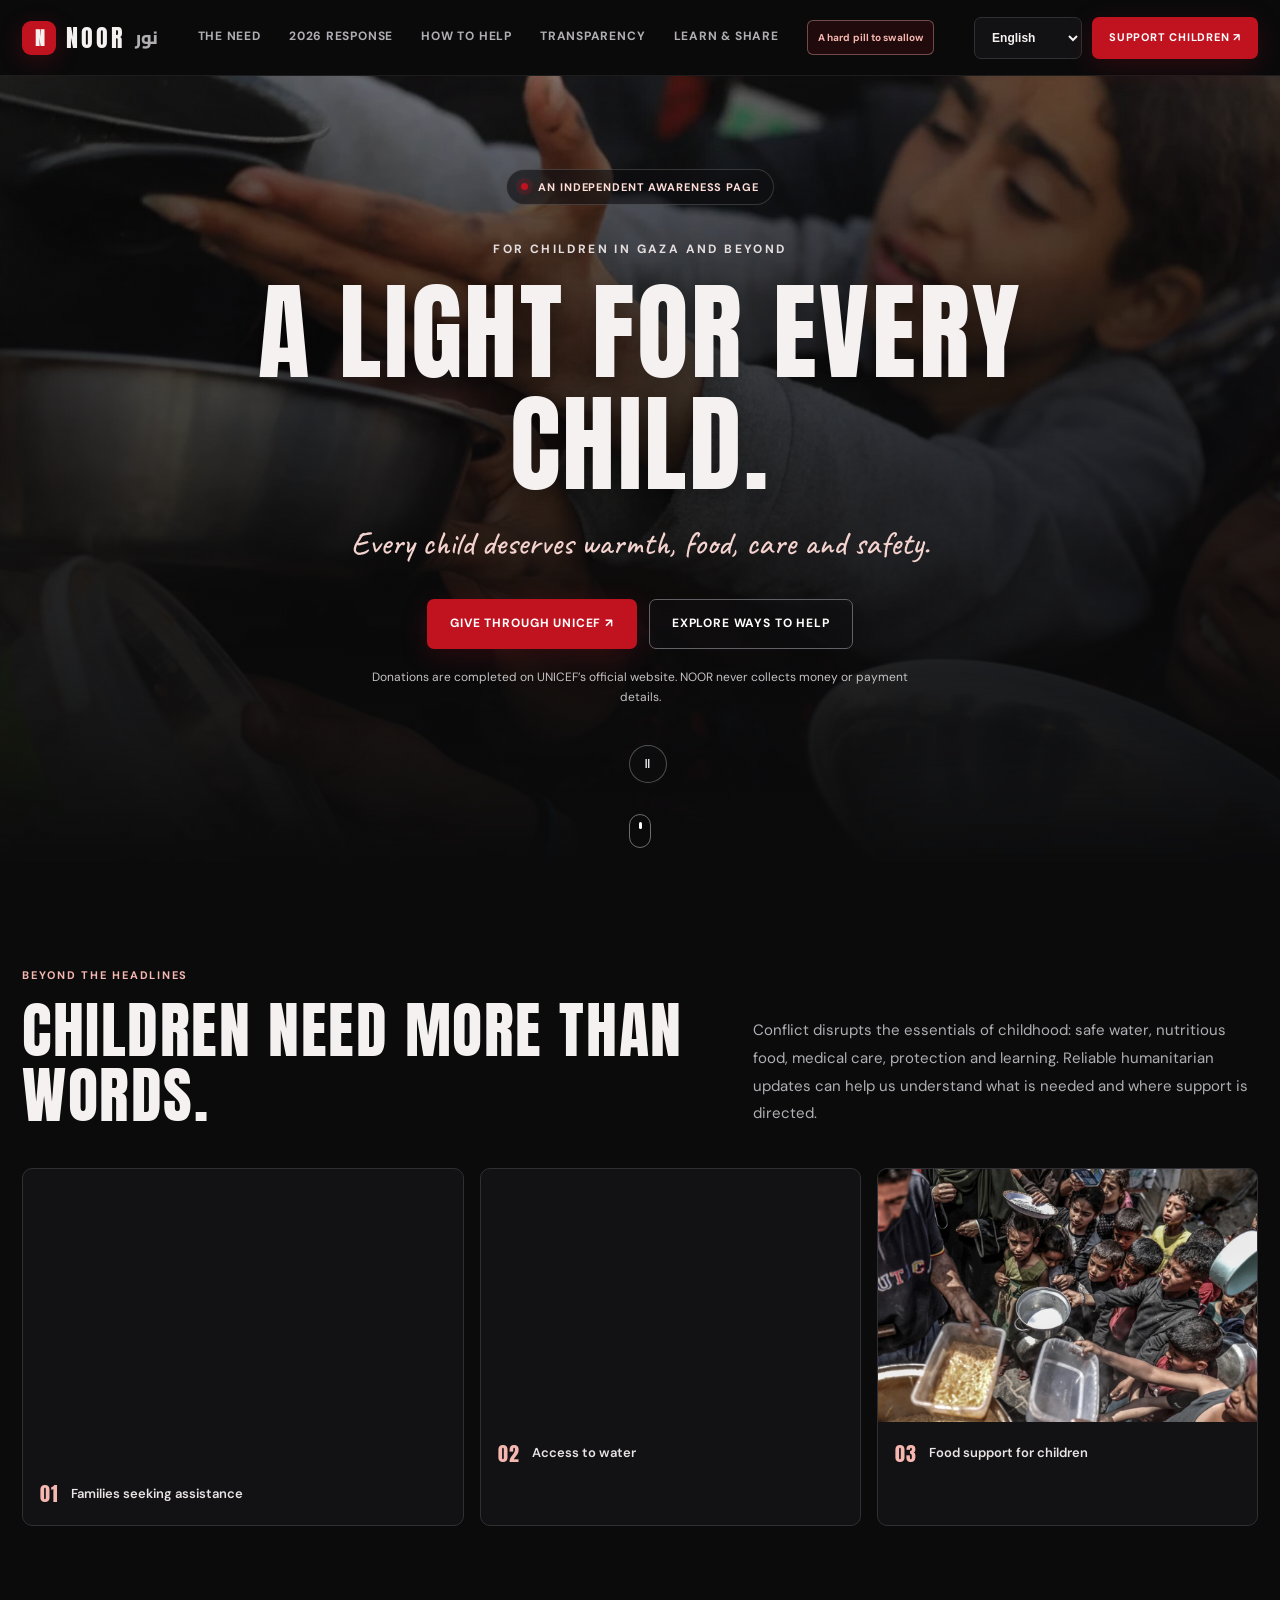
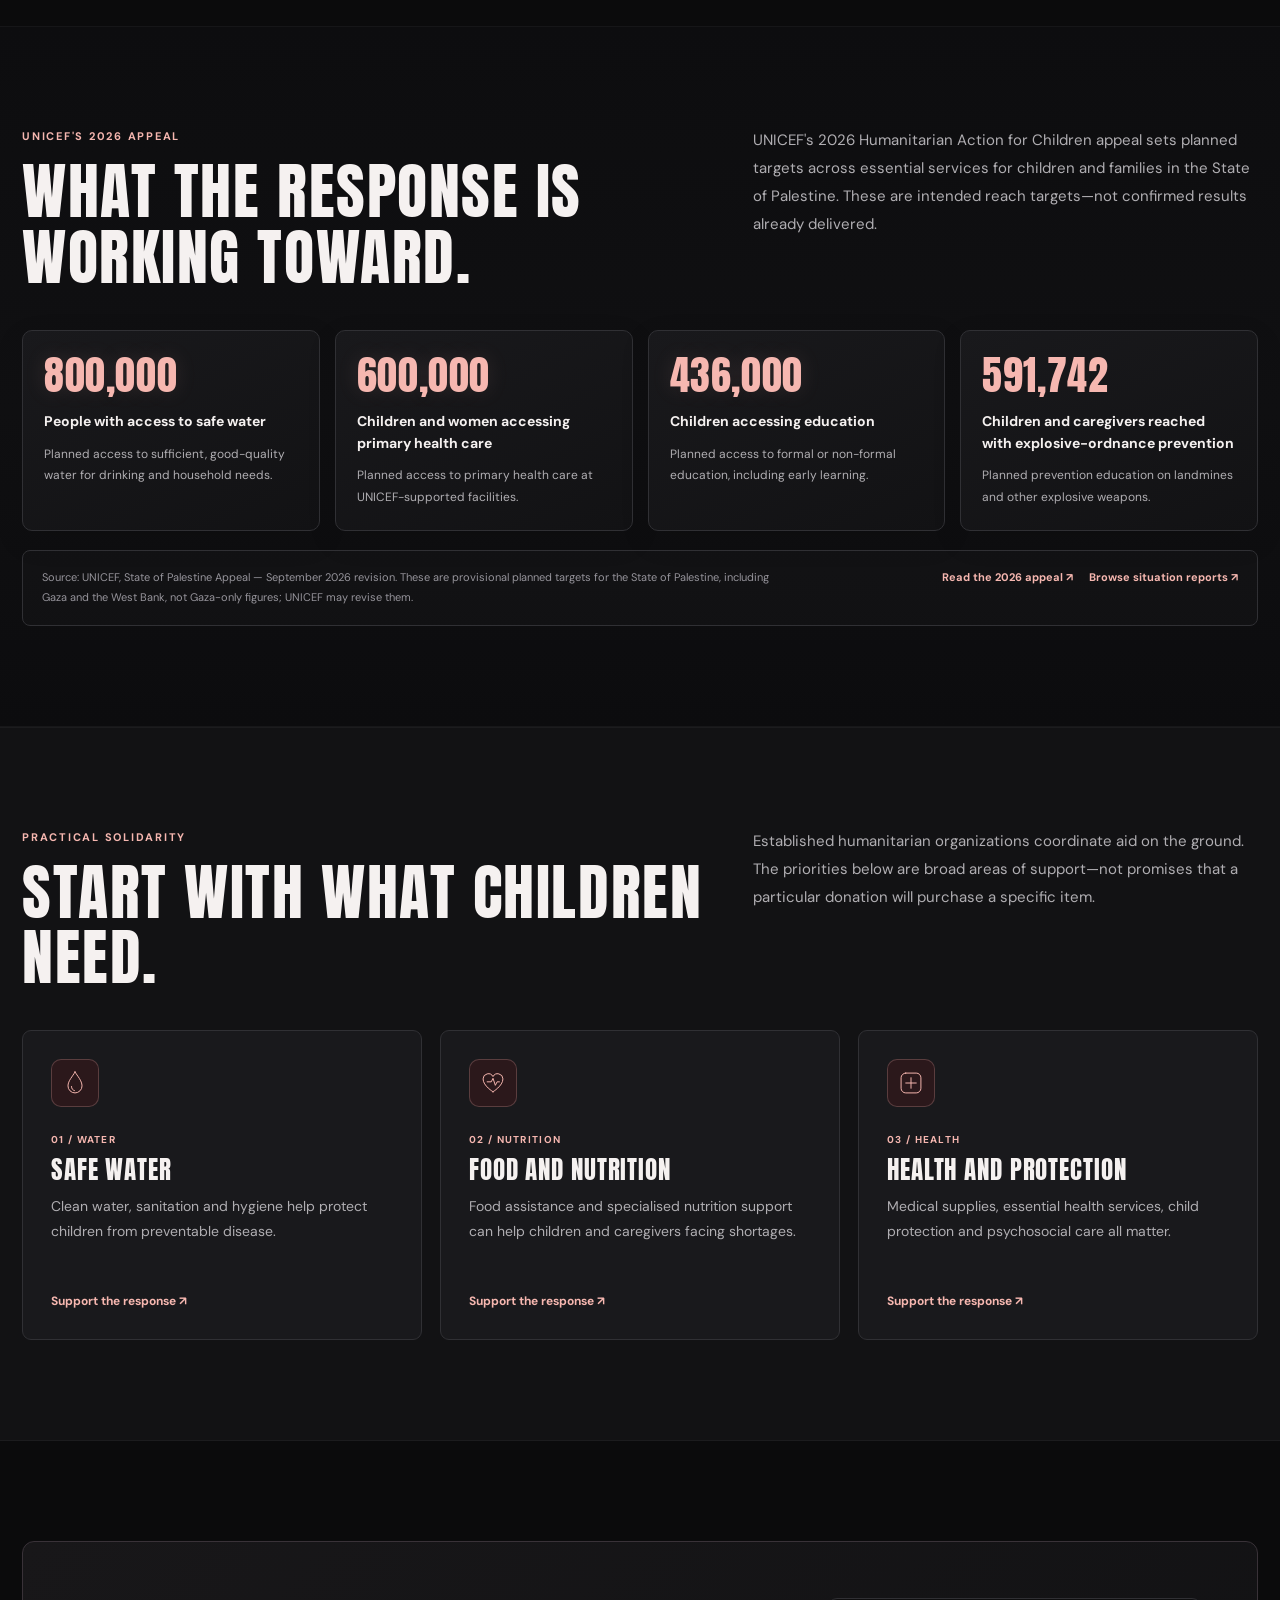
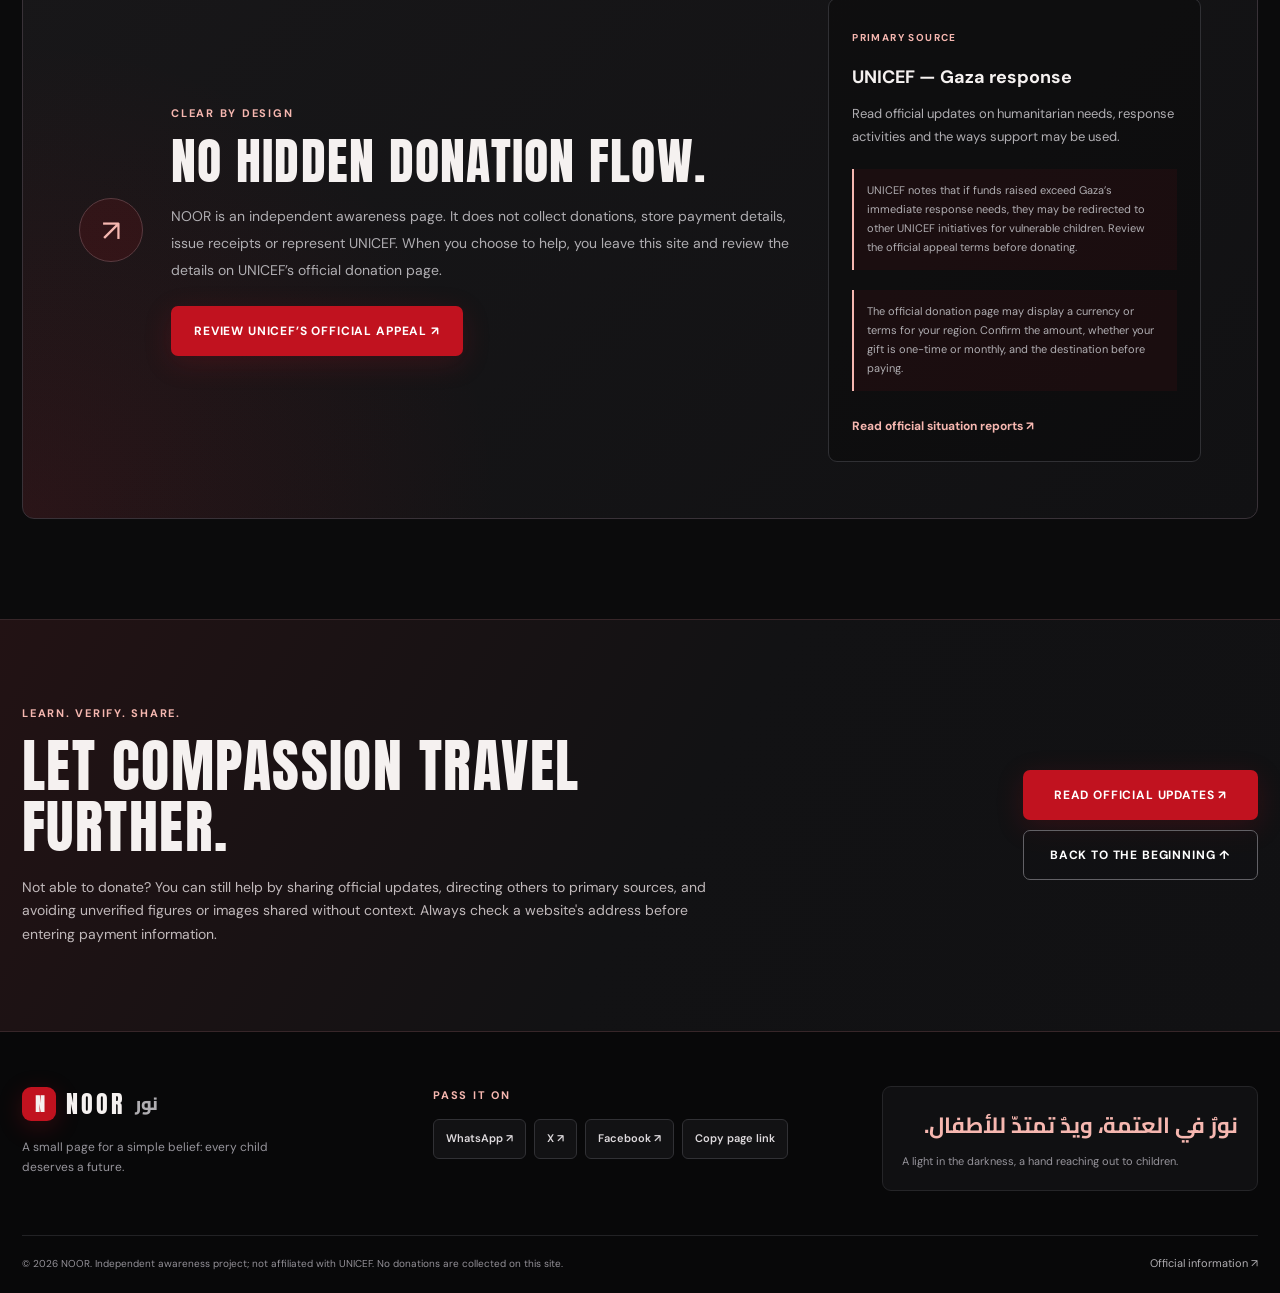
==== commit 26cb5a86: "Replace two-language toggle with shared six-language selector" ====
--- a/index.html
+++ b/index.html
@@ -25,6 +25,7 @@
   <link href="https://fonts.googleapis.com/css2?family=Anton&family=Cairo:wght@400;600;700;800&family=Caveat:wght@500;700&family=DM+Sans:wght@400;500;600;700&display=swap" rel="stylesheet">
   <link rel="preload" as="image" href="assets/hero/child-receiving-a-meal.jpg" fetchpriority="high">
   <link rel="stylesheet" href="css/style.css">
+  <link rel="stylesheet" href="css/i18n.css">
 </head>
 <body>
   <a class="skip" href="#main" data-en="Skip to content" data-ar="تجاوز إلى المحتوى">Skip to content</a>
@@ -40,7 +41,7 @@
         <a class="nav-feature-link" href="a-hard-pill-to-swallow.html" data-en="A hard pill to swallow" data-ar="حقيقة يصعب تقبّلها">A hard pill to swallow</a>
       </nav>
       <div class="header-actions">
-        <button class="language-toggle" id="lang" type="button" aria-label="Switch language to Arabic" data-en="العربية" data-ar="English">العربية</button>
+        <select id="noor-language-select" class="noor-language-select language-toggle" data-noor-language-select aria-label="Choose language"><option value="en">English</option><option value="ar">العربية</option><option value="fr">Français</option><option value="es">Español</option><option value="pt">Português</option><option value="de">Deutsch</option></select>
         <a class="button button-small donate-link" href="https://help.unicef.org/en/gaza-2026" target="_blank" rel="noopener noreferrer" data-en="Support children ↗" data-ar="ساند الأطفال ↗">Support children ↗</a>
         <button class="menu-toggle" id="menu" type="button" aria-label="Open navigation" aria-expanded="false" aria-controls="nav"><span></span><span></span><span></span></button>
       </div>
@@ -163,5 +164,6 @@
     <div class="wrap footer-bottom"><p data-en="© 2026 NOOR. Independent awareness project; not affiliated with UNICEF. No donations are collected on this site." data-ar="© 2026 نور. مشروع توعوي مستقل وغير تابع لليونيسف. لا تُجمع التبرعات عبر هذا الموقع.">© 2026 NOOR. Independent awareness project; not affiliated with UNICEF. No donations are collected on this site.</p><a href="https://www.unicef.org/appeals/state-of-palestine" target="_blank" rel="noopener noreferrer" data-en="Official information ↗" data-ar="معلومات رسمية ↗">Official information ↗</a></div>
   </footer>
   <script src="js/main.js" defer></script>
+  <script src="js/i18n.js" defer></script>
 </body>
 </html>
--- a/css/style.css
+++ b/css/style.css
@@ -504,38 +504,3 @@
   .noor-warning-screen__frame>*{opacity:1;transform:none;filter:none;transition:none}
   .noor-warning-screen.is-ready .noor-warning-screen__frame{animation:none}
 }
-
-
-/* Archive entry-point: keep header navigation compact until the mobile menu takes over. */
-.nav .nav-archive-link{
-  padding:8px 9px;
-  border:1px solid rgba(191,216,193,.34);
-  border-radius:6px;
-  background:rgba(72,104,75,.13);
-  color:#c7dfc8;
-  font-size:10px;
-  font-weight:700;
-  letter-spacing:.01em;
-  text-transform:none;
-  white-space:nowrap;
-}
-.nav .nav-archive-link:hover,.nav .nav-archive-link[aria-current="location"]{
-  border-color:#a8c8a9;
-  background:rgba(72,104,75,.22);
-  color:#fff;
-}
-@media(max-width:1040px){
-  .nav .nav-archive-link{display:none}
-}
-@media(max-width:900px){
-  .nav.is-open a.nav-archive-link{
-    display:block;
-    padding:13px 0;
-    border:0;
-    border-bottom:1px solid rgba(255,255,255,.07);
-    border-radius:0;
-    background:transparent;
-    color:#c7dfc8;
-    white-space:normal;
-  }
-}
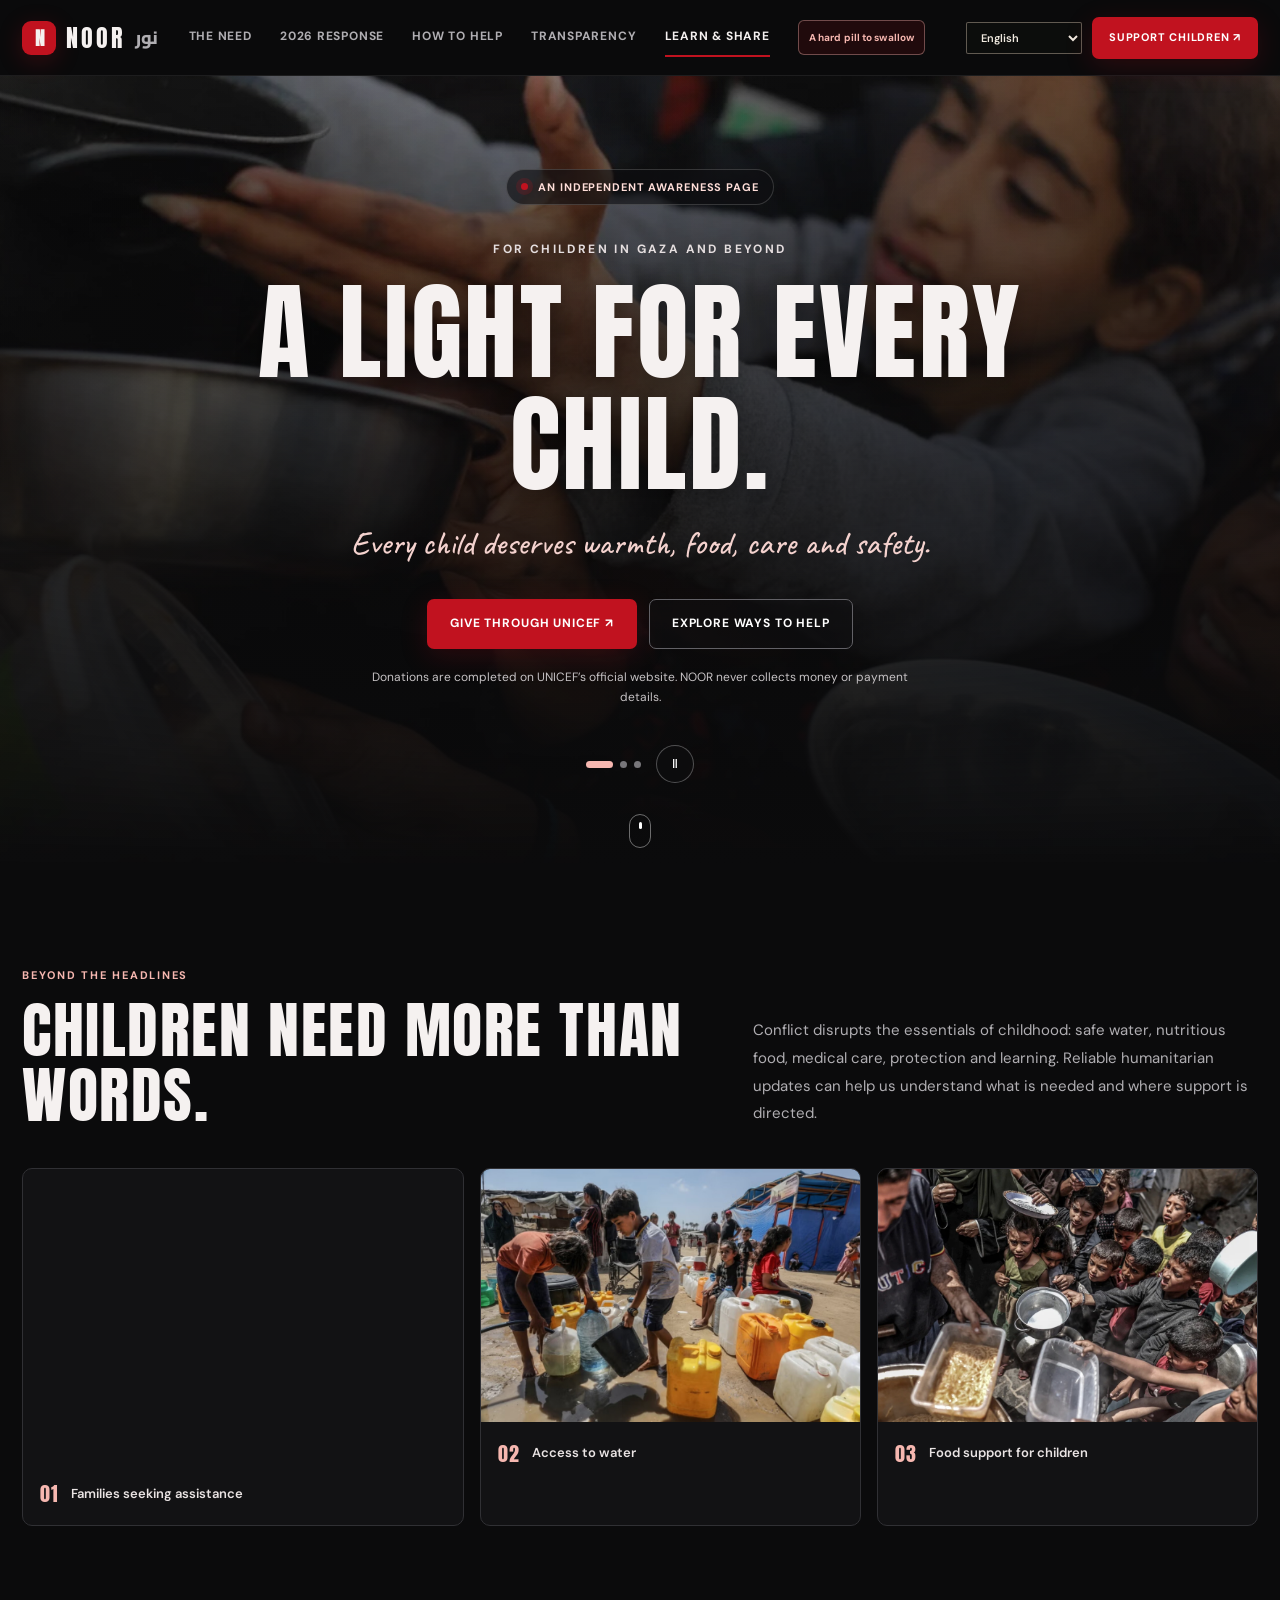
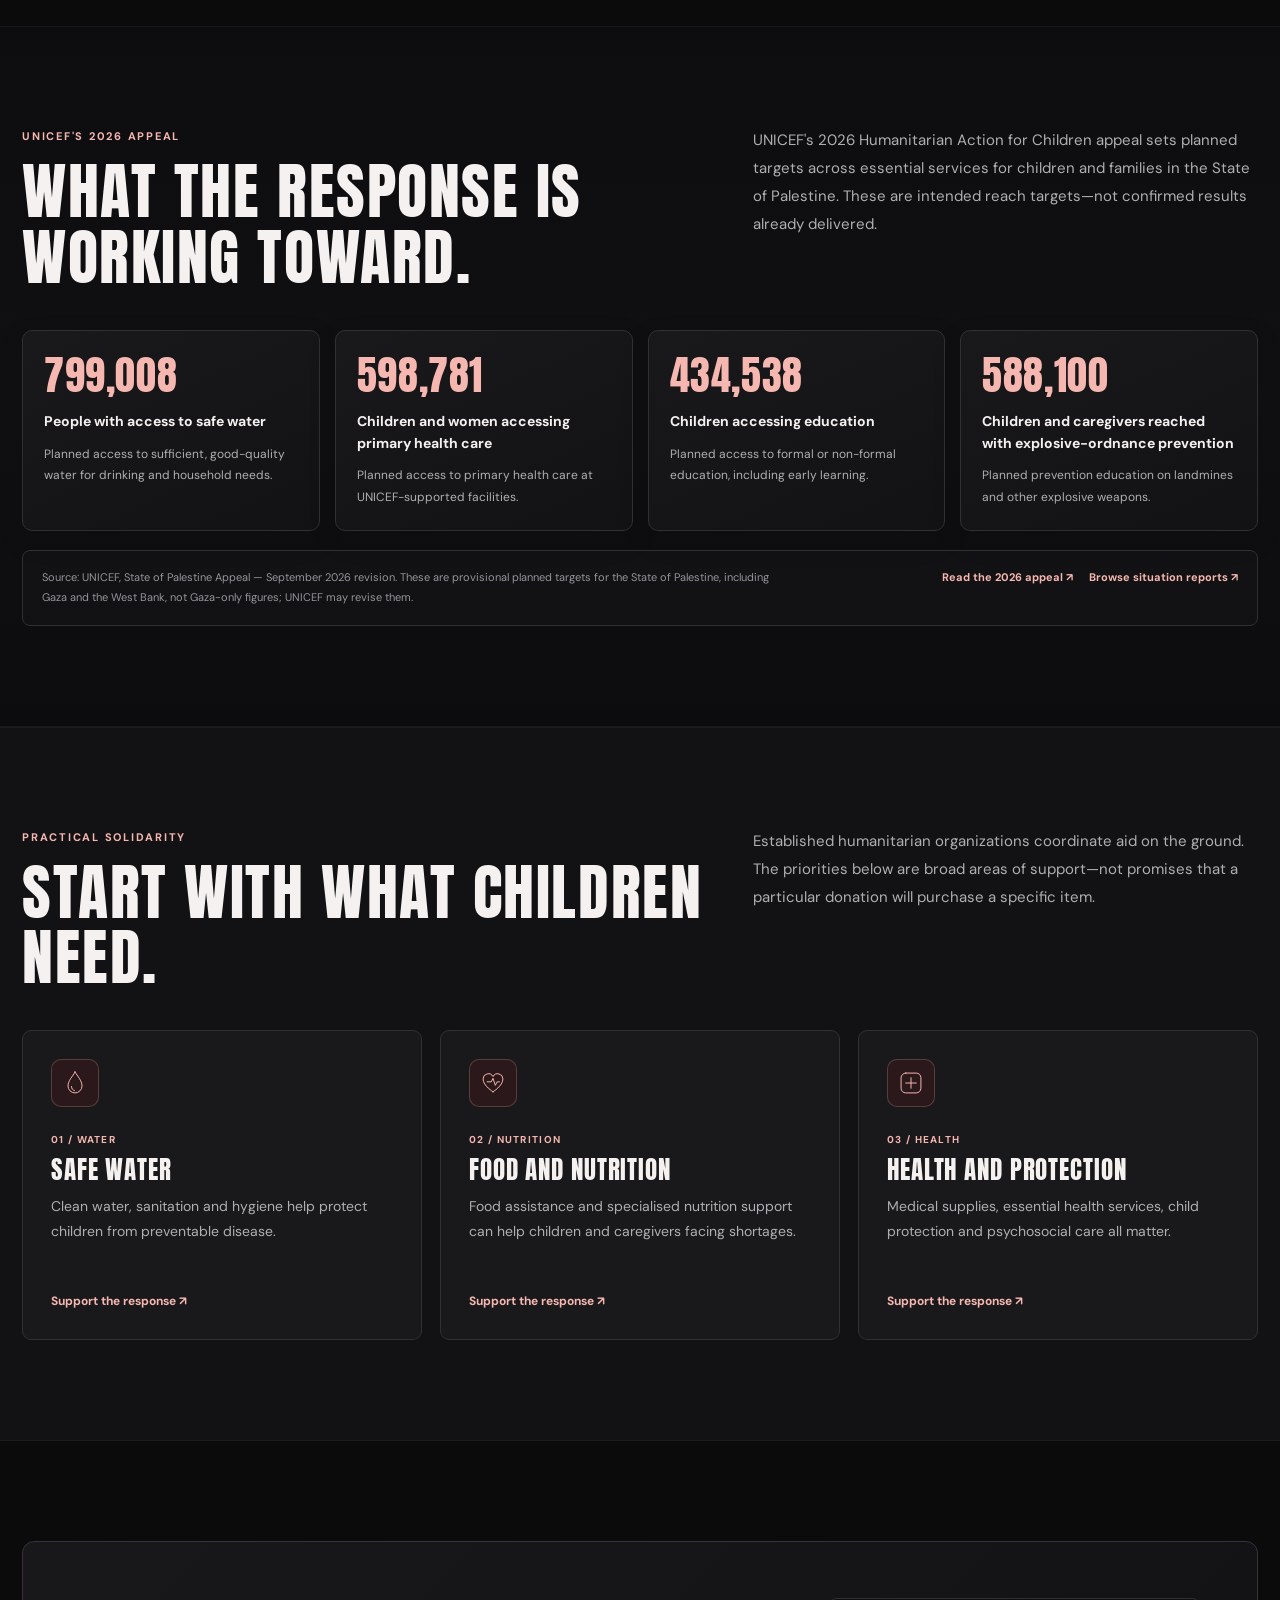
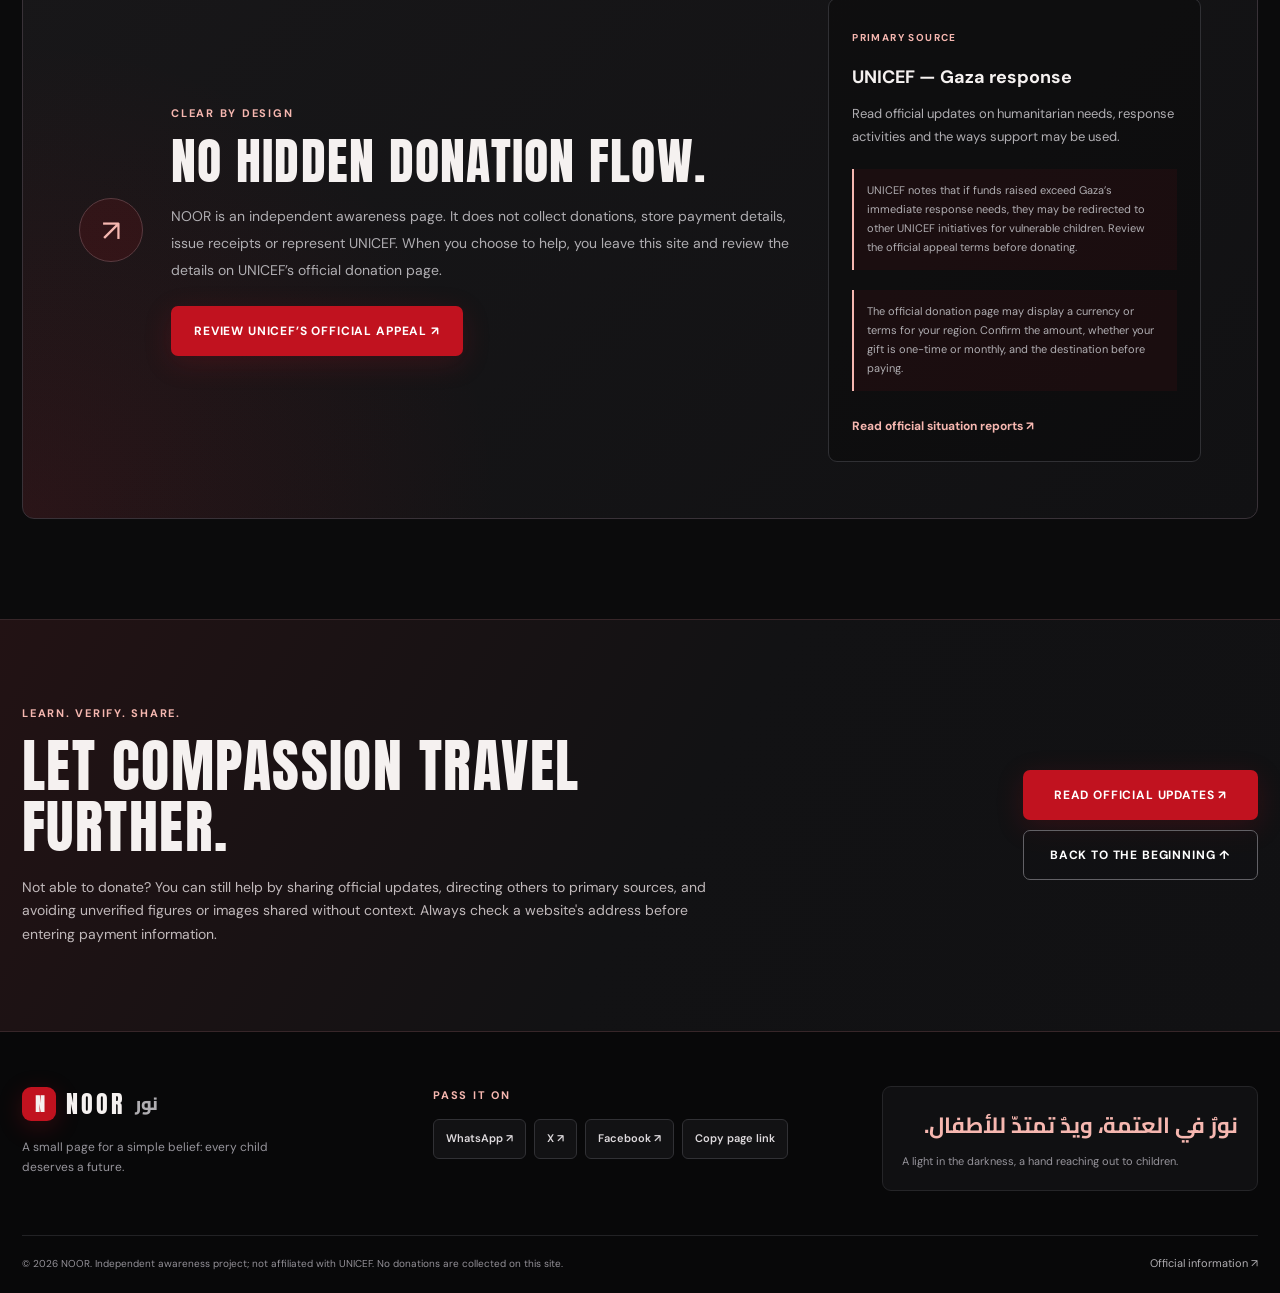
==== commit 351215b7: "Add shared six-language selector and localization system" ====
--- a/index.html
+++ b/index.html
@@ -41,7 +41,7 @@
         <a class="nav-feature-link" href="a-hard-pill-to-swallow.html" data-en="A hard pill to swallow" data-ar="حقيقة يصعب تقبّلها">A hard pill to swallow</a>
       </nav>
       <div class="header-actions">
-        <select id="noor-language-select" class="noor-language-select language-toggle" data-noor-language-select aria-label="Choose language"><option value="en">English</option><option value="ar">العربية</option><option value="fr">Français</option><option value="es">Español</option><option value="pt">Português</option><option value="de">Deutsch</option></select>
+        <label class="noor-language-wrap"><span class="noor-sr-only">Choose language</span><select class="language-toggle noor-language-select" id="lang" data-noor-language-select aria-label="Choose language" data-en-aria="Choose language" data-ar-aria="اختر اللغة"><option value="en">English</option><option value="ar">العربية</option><option value="fr">Français</option><option value="es">Español</option><option value="pt">Português</option><option value="de">Deutsch</option></select></label>
         <a class="button button-small donate-link" href="https://help.unicef.org/en/gaza-2026" target="_blank" rel="noopener noreferrer" data-en="Support children ↗" data-ar="ساند الأطفال ↗">Support children ↗</a>
         <button class="menu-toggle" id="menu" type="button" aria-label="Open navigation" aria-expanded="false" aria-controls="nav"><span></span><span></span><span></span></button>
       </div>
@@ -165,5 +165,6 @@
   </footer>
   <script src="js/main.js" defer></script>
   <script src="js/i18n.js" defer></script>
+  <script src="js/i18n-content.js" defer></script>
 </body>
 </html>
--- a/css/i18n.css
+++ b/css/i18n.css
@@ -0,0 +1,39 @@
+/* Shared localization controls and robust Arabic RTL typography. */
+.noor-language-select{box-sizing:border-box;appearance:auto;display:inline-block;min-width:112px;max-width:100%;min-height:32px;padding:5px 27px 5px 10px;border:1px solid rgba(190,174,157,.48);border-radius:2px;background-color:#0c0d0c;color:#f0e9df;font:600 11px/1.4 "DM Sans","Cairo",sans-serif;letter-spacing:0;text-transform:none;cursor:pointer;direction:ltr}
+.noor-language-select:focus-visible{outline:2px solid #d45c4a;outline-offset:3px}
+.noor-language-wrap{display:inline-flex;align-items:center;max-width:100%;margin-inline-start:10px}
+.noor-sr-only{position:absolute!important;width:1px!important;height:1px!important;padding:0!important;margin:-1px!important;overflow:hidden!important;clip:rect(0,0,0,0)!important;white-space:nowrap!important;border:0!important}
+.research-header-actions .noor-language-wrap{margin-inline-start:12px}
+.site-header .noor-language-select{min-width:112px}
+.archive-header .noor-language-select,.story-header .noor-language-select,.research-header .noor-language-select{min-height:30px}
+:root[lang="ar"],:root[lang="ar"] body{font-family:"Cairo","Noto Sans Arabic",Tahoma,sans-serif}
+:root[dir="rtl"] body{direction:rtl}
+:root[dir="rtl"] input,:root[dir="rtl"] textarea,:root[dir="rtl"] select{direction:rtl;text-align:start}
+:root[dir="rtl"] input[type="date"],:root[dir="rtl"] input[type="number"],:root[dir="rtl"] input[type="search"]{direction:rtl}
+:root[dir="rtl"] .noor-language-select{direction:ltr;text-align:left;padding-left:10px;padding-right:27px}
+:root[dir="rtl"] .site-header .header-inner,:root[dir="rtl"] .archive-header,:root[dir="rtl"] .story-header,:root[dir="rtl"] .research-header{font-family:"Cairo","Noto Sans Arabic",Tahoma,sans-serif}
+:root[dir="rtl"] .nav,:root[dir="rtl"] .research-nav-inner{direction:rtl}
+:root[dir="rtl"] .research-nav-label{margin-inline-end:auto;margin-inline-start:12px}
+:root[dir="rtl"] .archive-network-heading,:root[dir="rtl"] .archive-network-details,:root[dir="rtl"] .archive-network-tools,:root[dir="rtl"] .archive-map-empty-state,:root[dir="rtl"] .archive-map-detail-summary{text-align:right}
+:root[dir="rtl"] .archive-network-kicker{letter-spacing:0}
+:root[dir="rtl"] .archive-network-heading>p:last-child,:root[dir="rtl"] .archive-map-empty-state>p,:root[dir="rtl"] .archive-map-detail-summary{line-height:1.95}
+:root[dir="rtl"] .archive-network-status{direction:rtl}
+:root[dir="rtl"] .archive-network-hint{text-align:left}
+:root[dir="rtl"] .archive-network-legend{direction:rtl}
+:root[dir="rtl"] .archive-network-details-footer{direction:rtl}
+:root[dir="rtl"] .archive-map-detail-actions .archive-map-action-link{direction:rtl}
+:root[dir="rtl"] .archive-map-source-links a{text-align:right;unicode-bidi:plaintext}
+:root[dir="rtl"] .archive-map-gesture-list>span{direction:rtl}
+:root[dir="rtl"] .archive-network-record-title,:root[dir="rtl"] .archive-network-topic-title{font-family:"Cairo","Noto Sans Arabic",Tahoma,sans-serif}
+:root[dir="rtl"] .research-method-content p,:root[dir="rtl"] .research-hero-deck,:root[dir="rtl"] .research-caution,:root[dir="rtl"] .story-deck,:root[dir="rtl"] .section-intro{line-height:1.95}
+:root[dir="rtl"] .archive-card,:root[dir="rtl"] .research-method-card,:root[dir="rtl"] .research-status-row{direction:rtl;text-align:start}
+:root[dir="rtl"] .archive-card h3,:root[dir="rtl"] .archive-card-summary,:root[dir="rtl"] .archive-card-source,:root[dir="rtl"] .archive-card-related{text-align:start;unicode-bidi:plaintext}
+:root[dir="rtl"] .archive-network-map-note{text-align:start;line-height:1.9}
+:root[dir="rtl"] .story-language,:root[dir="rtl"] .archive-language,:root[dir="rtl"] .research-language{font-family:"Cairo",sans-serif}
+:root[dir="rtl"] .hero-content,:root[dir="rtl"] .site-footer,:root[dir="rtl"] .story-content{direction:rtl}
+@media(max-width:760px){
+ .noor-language-select{min-width:97px;min-height:30px;font-size:10px}
+ .noor-language-wrap{margin-inline-start:5px}
+ :root[dir="rtl"] .archive-network-status{align-items:flex-start}
+}
+@media(prefers-reduced-motion:reduce){.noor-language-select{scroll-behavior:auto}}
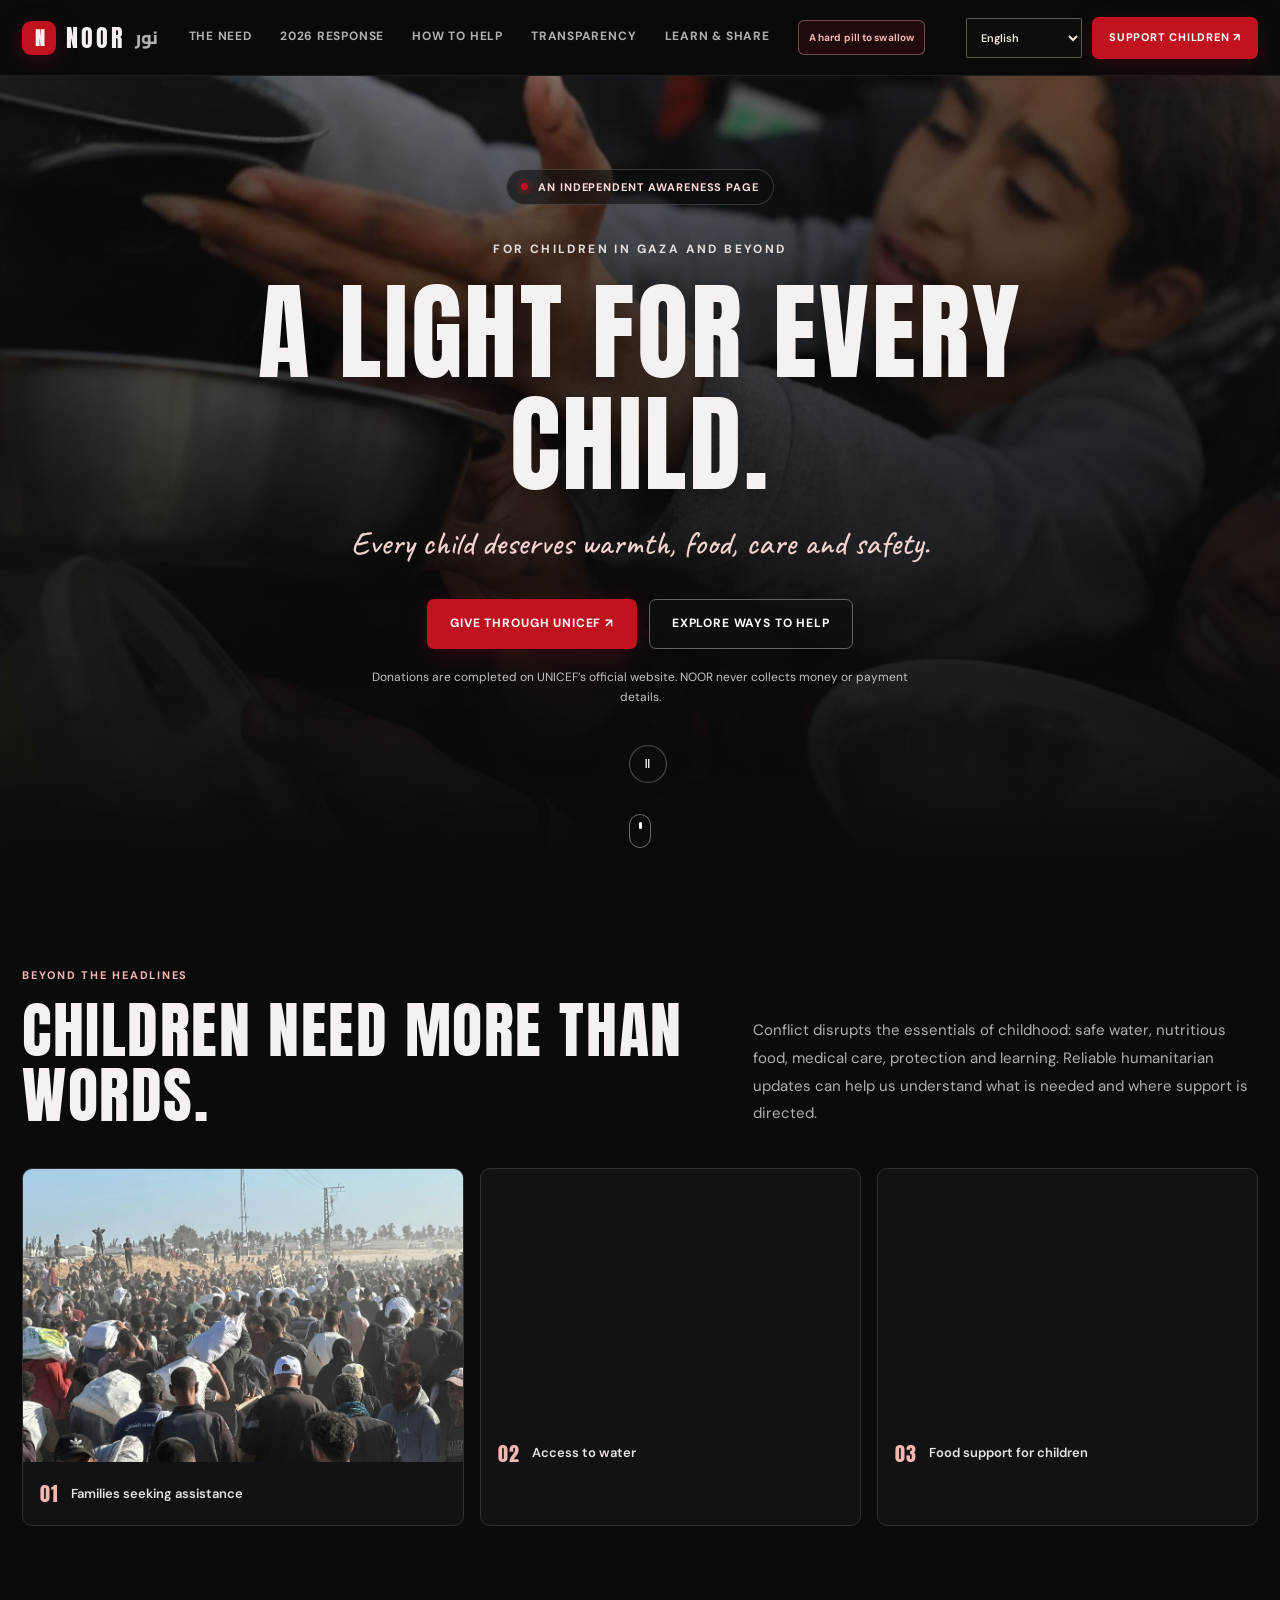
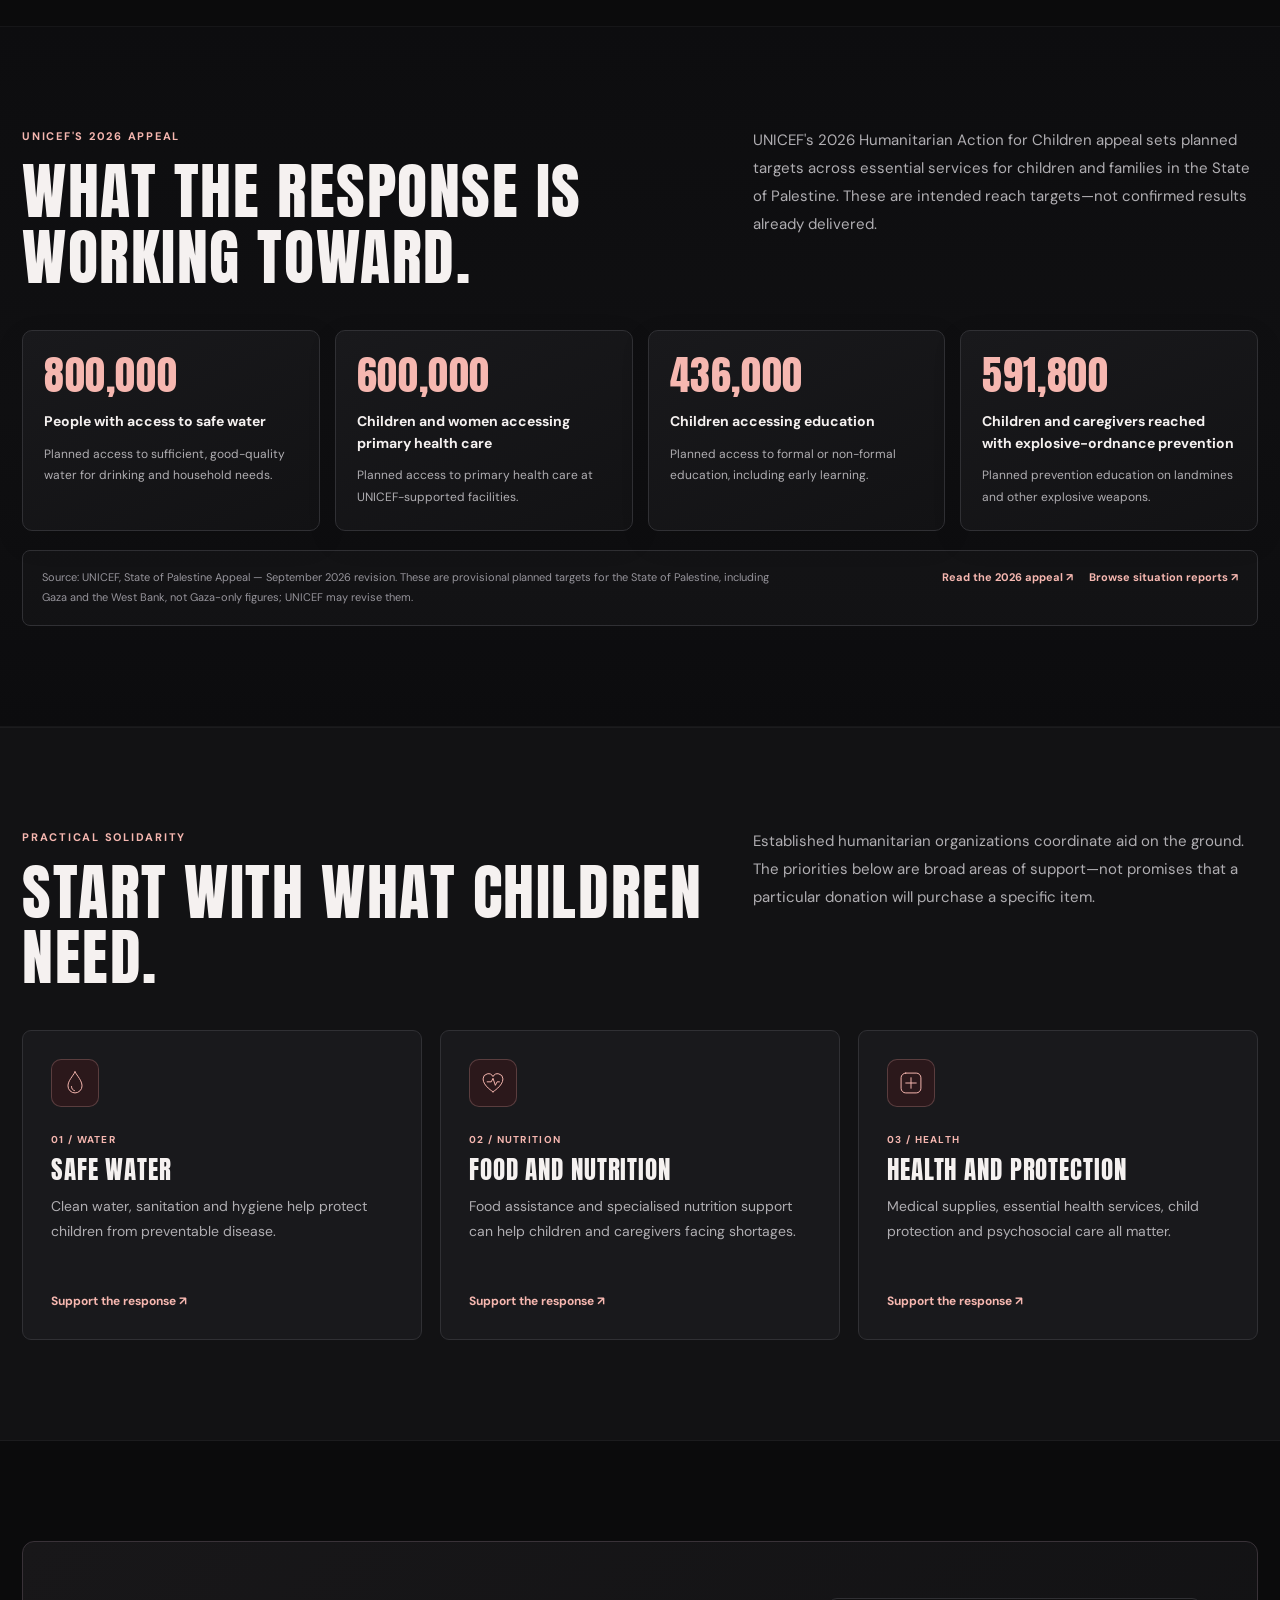
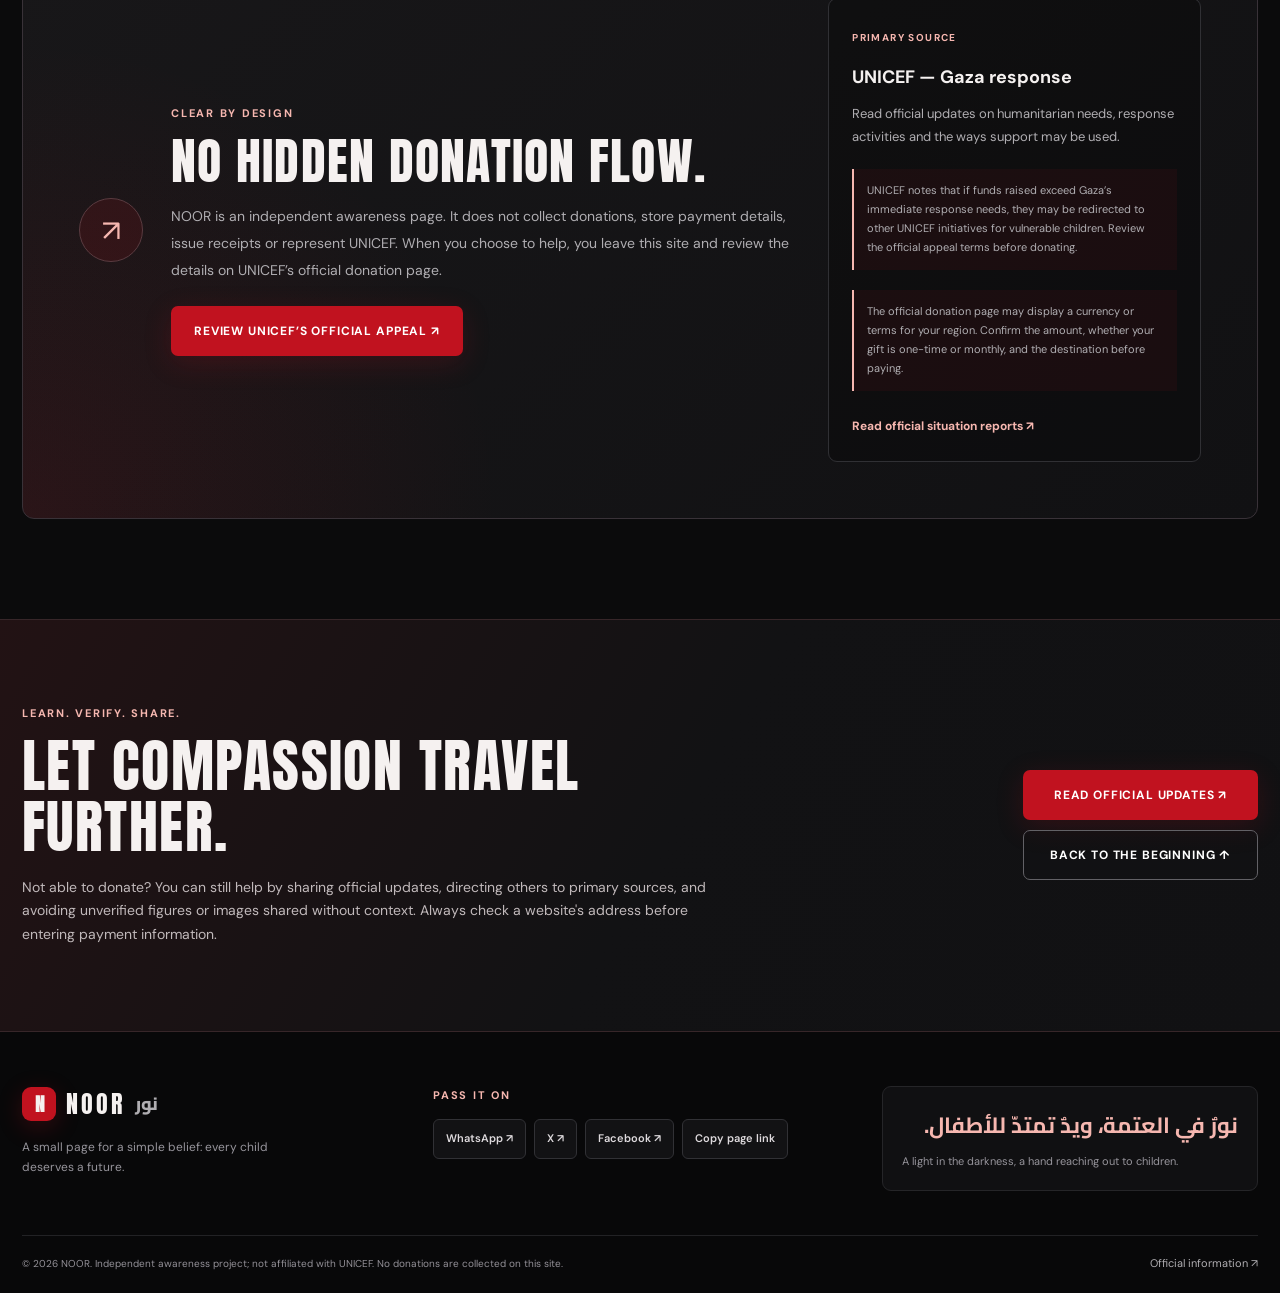
==== commit 059a9141: "Replace two-language toggle with shared six-language selector" ====
--- a/index.html
+++ b/index.html
@@ -26,6 +26,8 @@
   <link rel="preload" as="image" href="assets/hero/child-receiving-a-meal.jpg" fetchpriority="high">
   <link rel="stylesheet" href="css/style.css">
   <link rel="stylesheet" href="css/i18n.css">
+  <script src="js/i18n-content.js" defer></script>
+  <script src="js/i18n.js" defer></script>
 </head>
 <body>
   <a class="skip" href="#main" data-en="Skip to content" data-ar="تجاوز إلى المحتوى">Skip to content</a>
@@ -41,7 +43,7 @@
         <a class="nav-feature-link" href="a-hard-pill-to-swallow.html" data-en="A hard pill to swallow" data-ar="حقيقة يصعب تقبّلها">A hard pill to swallow</a>
       </nav>
       <div class="header-actions">
-        <label class="noor-language-wrap"><span class="noor-sr-only">Choose language</span><select class="language-toggle noor-language-select" id="lang" data-noor-language-select aria-label="Choose language" data-en-aria="Choose language" data-ar-aria="اختر اللغة"><option value="en">English</option><option value="ar">العربية</option><option value="fr">Français</option><option value="es">Español</option><option value="pt">Português</option><option value="de">Deutsch</option></select></label>
+        <label class="noor-language-wrap"><span class="noor-sr-only">Choose language</span><select class="noor-language-select" id="noor-language-select" data-noor-language-select data-en-aria="Choose language" data-ar-aria="اختر اللغة" data-fr-aria="Choisir la langue" data-es-aria="Elegir idioma" data-pt-aria="Selecionar idioma" data-de-aria="Sprache wählen" aria-label="Choose language"><option value="en">English</option><option value="ar">العربية</option><option value="fr">Français</option><option value="es">Español</option><option value="pt">Português</option><option value="de">Deutsch</option></select></label>
         <a class="button button-small donate-link" href="https://help.unicef.org/en/gaza-2026" target="_blank" rel="noopener noreferrer" data-en="Support children ↗" data-ar="ساند الأطفال ↗">Support children ↗</a>
         <button class="menu-toggle" id="menu" type="button" aria-label="Open navigation" aria-expanded="false" aria-controls="nav"><span></span><span></span><span></span></button>
       </div>
@@ -164,7 +166,5 @@
     <div class="wrap footer-bottom"><p data-en="© 2026 NOOR. Independent awareness project; not affiliated with UNICEF. No donations are collected on this site." data-ar="© 2026 نور. مشروع توعوي مستقل وغير تابع لليونيسف. لا تُجمع التبرعات عبر هذا الموقع.">© 2026 NOOR. Independent awareness project; not affiliated with UNICEF. No donations are collected on this site.</p><a href="https://www.unicef.org/appeals/state-of-palestine" target="_blank" rel="noopener noreferrer" data-en="Official information ↗" data-ar="معلومات رسمية ↗">Official information ↗</a></div>
   </footer>
   <script src="js/main.js" defer></script>
-  <script src="js/i18n.js" defer></script>
-  <script src="js/i18n-content.js" defer></script>
 </body>
 </html>
--- a/css/i18n.css
+++ b/css/i18n.css
@@ -37,3 +37,46 @@
  :root[dir="rtl"] .archive-network-status{align-items:flex-start}
 }
 @media(prefers-reduced-motion:reduce){.noor-language-select{scroll-behavior:auto}}
+
+
+/* Shared locale behavior: one selector, one source of truth for language and direction. */
+.noor-language-wrap{flex:0 0 auto;position:relative}
+.noor-language-select{width:auto;min-width:118px;max-width:100%;font-family:"DM Sans","Cairo",sans-serif;font-size:11px;line-height:1.45;letter-spacing:0;text-transform:none;white-space:normal}
+.noor-language-select option{background:#101210;color:#f0e9df}
+.site-header .noor-language-select{min-height:40px}
+.story-header .noor-language-select,.archive-header .noor-language-select,.research-header .noor-language-select{min-height:30px}
+.story-header-actions .noor-language-wrap,.archive-header-right .noor-language-wrap,.research-header-actions .noor-language-wrap{margin-inline-start:8px}
+:root[dir="rtl"] .noor-language-wrap{direction:ltr}
+:root[lang="ar"] body,:root[lang="ar"] input,:root[lang="ar"] textarea,:root[lang="ar"] select,:root[lang="ar"] button{font-family:"Cairo","Noto Sans Arabic",Tahoma,sans-serif}
+:root[lang="ar"] .noor-language-select{font-family:"Cairo","Noto Sans Arabic",Tahoma,sans-serif}
+:root[dir="rtl"] .skip,:root[dir="rtl"] .research-skip{direction:rtl}
+:root[dir="rtl"] .archive-network-explorer,:root[dir="rtl"] .research-hero,:root[dir="rtl"] .research-method-content,:root[dir="rtl"] .research-visual-card,:root[dir="rtl"] .research-status-row,:root[dir="rtl"] .research-method-card,:root[dir="rtl"] .research-caution,:root[dir="rtl"] .research-footer{direction:rtl;text-align:start}
+:root[dir="rtl"] .archive-network-heading h1,:root[dir="rtl"] .archive-map-empty-state h2,:root[dir="rtl"] #archive-map-detail-title,:root[dir="rtl"] .research-hero h1,:root[dir="rtl"] .research-method-content h2{font-family:"Cairo","Noto Sans Arabic",Tahoma,sans-serif;font-weight:800;text-transform:none;letter-spacing:0;line-height:1.35}
+:root[dir="rtl"] .archive-network-heading h1{font-size:clamp(36px,4.7vw,64px)}
+:root[dir="rtl"] .archive-network-kicker,:root[dir="rtl"] .archive-network-status,:root[dir="rtl"] .archive-network-legend,:root[dir="rtl"] .archive-network-details-footer{letter-spacing:0}
+:root[dir="rtl"] .archive-network-viewport,:root[dir="rtl"] #archive-network-svg,:root[dir="rtl"] .archive-network-map-grid{direction:ltr}
+:root[dir="rtl"] .archive-network-map-controls,:root[dir="rtl"] .archive-network-scale{direction:ltr}
+:root[dir="rtl"] .archive-network-record-title,:root[dir="rtl"] .archive-network-topic-title{font-family:"Cairo","Noto Sans Arabic",Tahoma,sans-serif;font-weight:700;letter-spacing:0}
+:root[dir="rtl"] .archive-network-record-id,:root[dir="rtl"] .archive-network-node-meta,:root[dir="rtl"] .archive-network-center-label,:root[dir="rtl"] .archive-network-center-count{direction:ltr;unicode-bidi:isolate;text-anchor:start}
+:root[dir="rtl"] .archive-map-detail-meta span,:root[dir="rtl"] .archive-network-total .archive-fact-number{direction:ltr;unicode-bidi:isolate}
+:root[dir="rtl"] .archive-network-hint{text-align:start}
+:root[dir="rtl"] .archive-network-legend>span{flex-direction:row-reverse}
+:root[dir="rtl"] .archive-map-detail-top{direction:rtl}
+:root[dir="rtl"] .archive-map-source-links a{direction:rtl;text-align:right;unicode-bidi:plaintext}
+:root[dir="rtl"] .research-nav-inner{direction:rtl}
+:root[dir="rtl"] .research-nav-label{margin-inline-end:0;margin-inline-start:auto}
+:root[dir="rtl"] .research-nav a{letter-spacing:0;text-transform:none}
+:root[dir="rtl"] .research-hero-meta,:root[dir="rtl"] .research-page-links,:root[dir="rtl"] .research-source-item,:root[dir="rtl"] .research-case-directory-grid{direction:rtl}
+:root[dir="rtl"] .research-eyebrow,:root[dir="rtl"] .research-section-index,:root[dir="rtl"] .research-source-date,:root[dir="rtl"] .research-visual-index,:root[dir="rtl"] .research-visual-type,:root[dir="rtl"] .research-visual-meta{letter-spacing:0}
+:root[dir="rtl"] .research-visual-filters label,:root[dir="rtl"] .research-visual-actions{direction:rtl;text-align:start}
+:root[dir="rtl"] .research-timeline-item{direction:rtl}
+:root[dir="rtl"] .research-page-link{letter-spacing:0}
+:root[dir="rtl"] .archive-network-map-note{direction:rtl;text-align:start}
+:root[dir="rtl"] .archive-network-map-note,:root[dir="rtl"] .research-method-content p,:root[dir="rtl"] .research-hero-deck,:root[dir="rtl"] .research-caution{line-height:1.95}
+@media(max-width:760px){
+ .noor-language-wrap{margin-inline-start:5px}
+ .noor-language-select{min-width:100px;max-width:135px;font-size:10px}
+ .site-header .noor-language-select{min-height:36px}
+ .research-header-actions .noor-language-wrap{margin-inline-start:4px}
+}
+@media(prefers-reduced-motion:reduce){.noor-language-select{scroll-behavior:auto}}
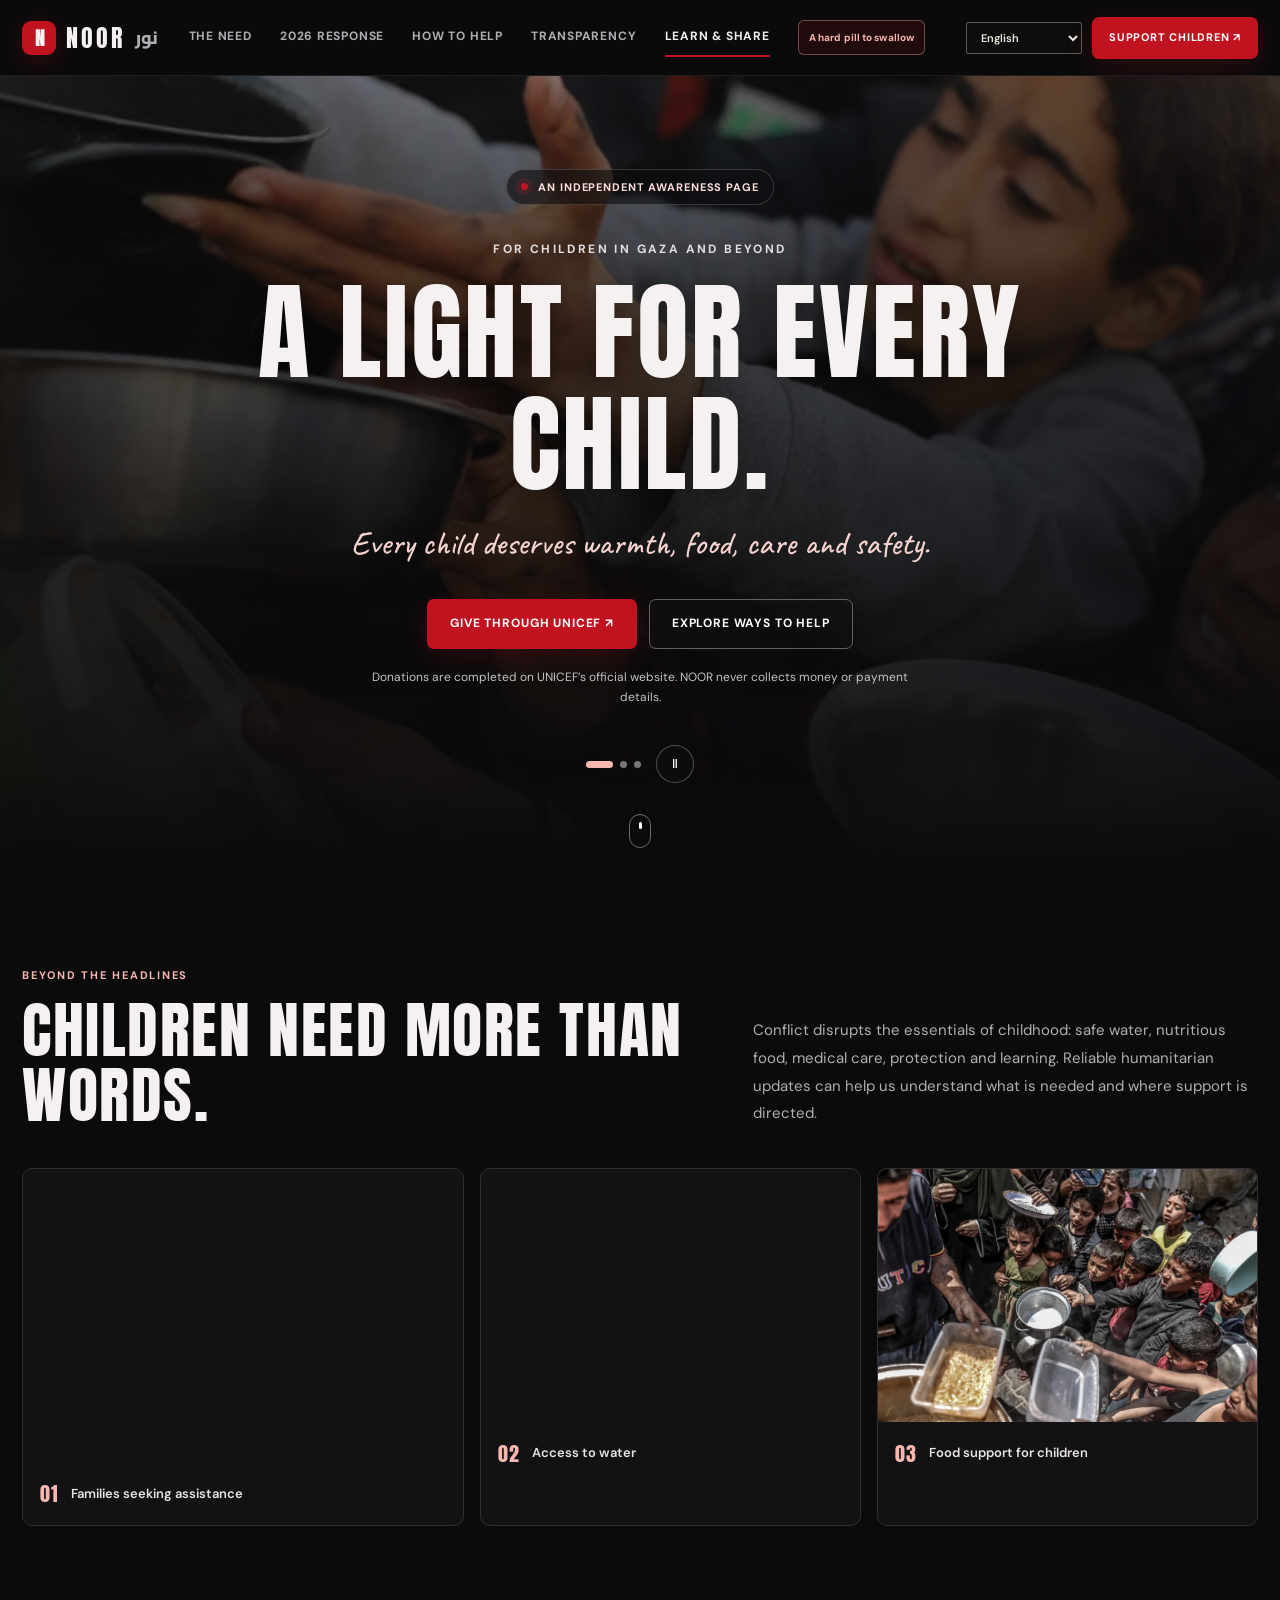
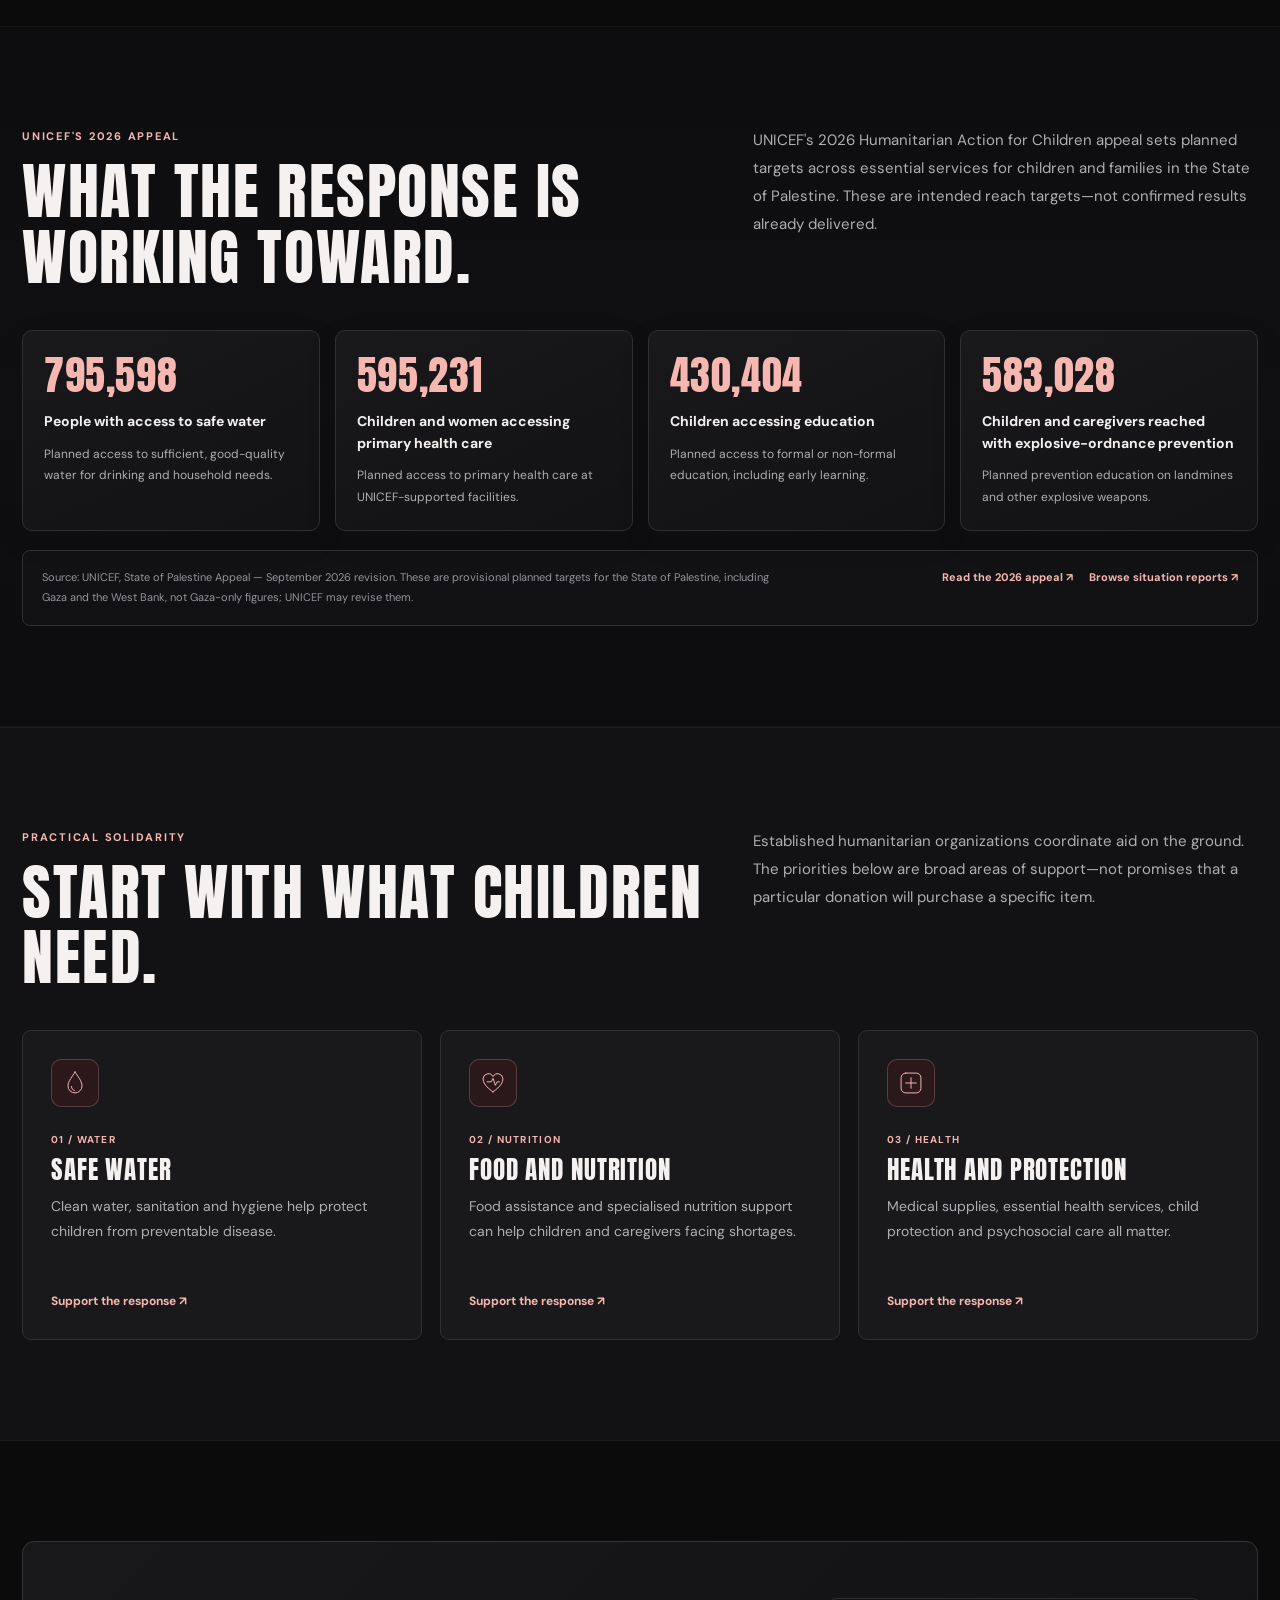
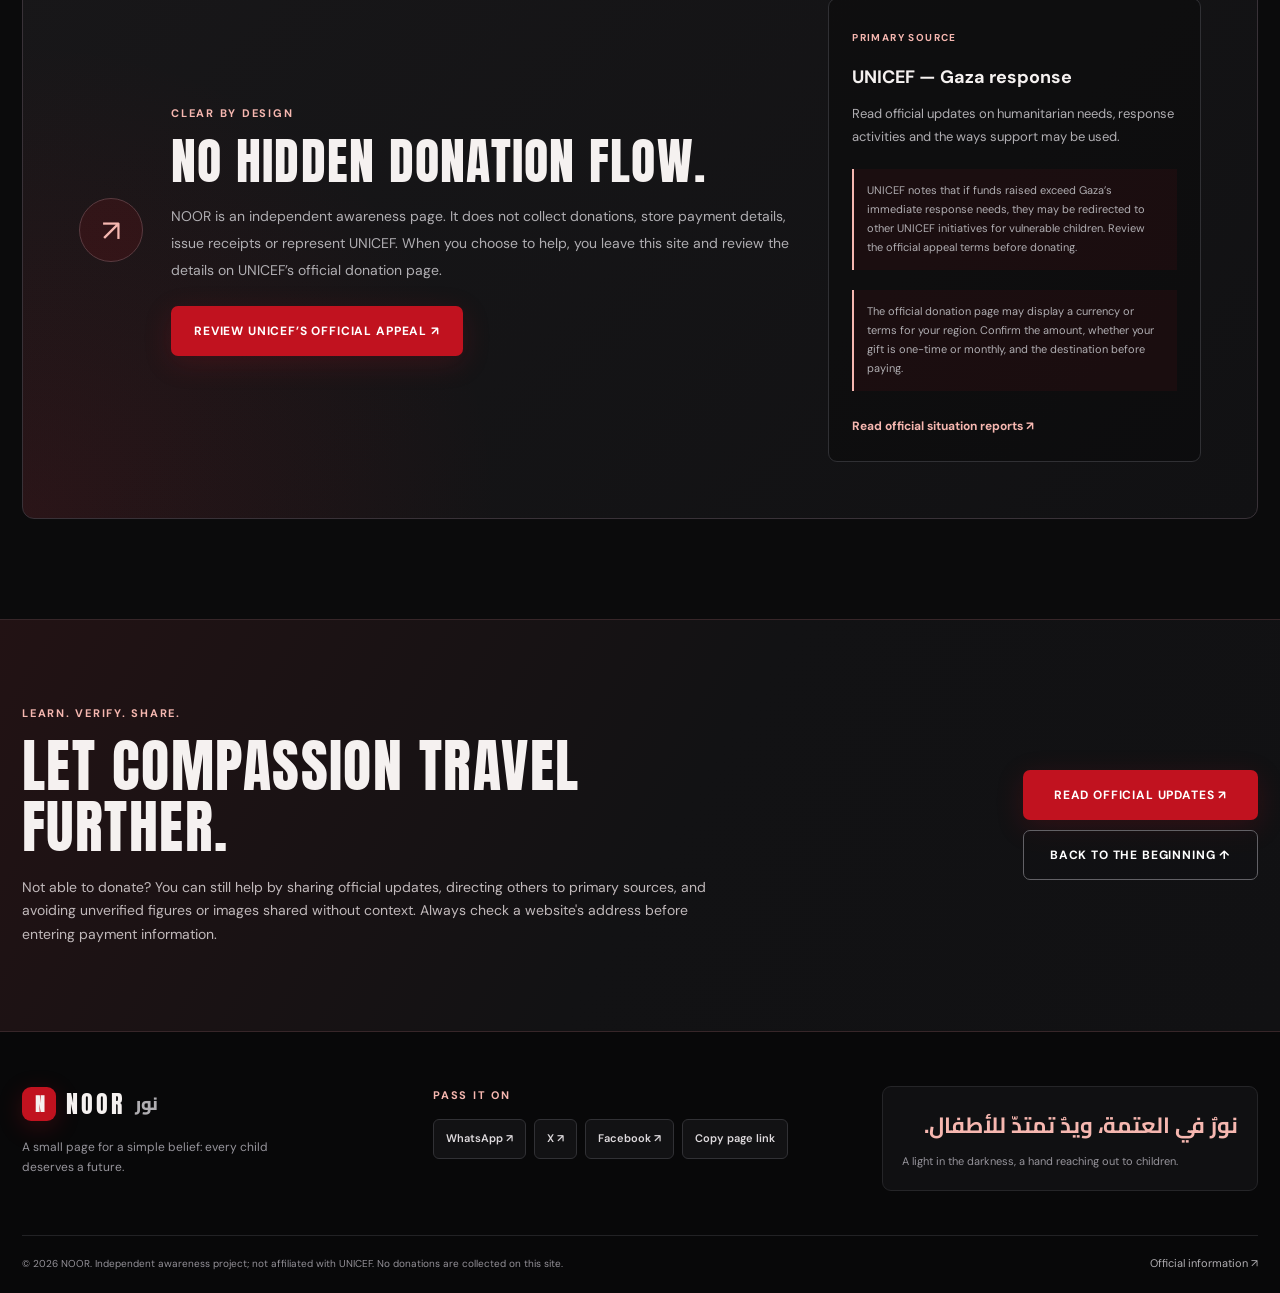
==== commit e4c1e4c3: "Add shared six-language selector and localization runtime" ====
--- a/index.html
+++ b/index.html
@@ -26,8 +26,6 @@
   <link rel="preload" as="image" href="assets/hero/child-receiving-a-meal.jpg" fetchpriority="high">
   <link rel="stylesheet" href="css/style.css">
   <link rel="stylesheet" href="css/i18n.css">
-  <script src="js/i18n-content.js" defer></script>
-  <script src="js/i18n.js" defer></script>
 </head>
 <body>
   <a class="skip" href="#main" data-en="Skip to content" data-ar="تجاوز إلى المحتوى">Skip to content</a>
@@ -43,7 +41,17 @@
         <a class="nav-feature-link" href="a-hard-pill-to-swallow.html" data-en="A hard pill to swallow" data-ar="حقيقة يصعب تقبّلها">A hard pill to swallow</a>
       </nav>
       <div class="header-actions">
-        <label class="noor-language-wrap"><span class="noor-sr-only">Choose language</span><select class="noor-language-select" id="noor-language-select" data-noor-language-select data-en-aria="Choose language" data-ar-aria="اختر اللغة" data-fr-aria="Choisir la langue" data-es-aria="Elegir idioma" data-pt-aria="Selecionar idioma" data-de-aria="Sprache wählen" aria-label="Choose language"><option value="en">English</option><option value="ar">العربية</option><option value="fr">Français</option><option value="es">Español</option><option value="pt">Português</option><option value="de">Deutsch</option></select></label>
+        <span class="noor-language-wrap">
+          <label class="noor-sr-only" for="noor-language-select" data-en="Choose language" data-ar="اختر اللغة">Choose language</label>
+          <select id="noor-language-select" class="noor-language-select" data-noor-language-select aria-label="Choose language" data-en-aria="Choose language">
+            <option value="en">English</option>
+            <option value="ar">العربية</option>
+            <option value="fr">Français</option>
+            <option value="es">Español</option>
+            <option value="pt">Português</option>
+            <option value="de">Deutsch</option>
+          </select>
+        </span>
         <a class="button button-small donate-link" href="https://help.unicef.org/en/gaza-2026" target="_blank" rel="noopener noreferrer" data-en="Support children ↗" data-ar="ساند الأطفال ↗">Support children ↗</a>
         <button class="menu-toggle" id="menu" type="button" aria-label="Open navigation" aria-expanded="false" aria-controls="nav"><span></span><span></span><span></span></button>
       </div>
@@ -166,5 +174,7 @@
     <div class="wrap footer-bottom"><p data-en="© 2026 NOOR. Independent awareness project; not affiliated with UNICEF. No donations are collected on this site." data-ar="© 2026 نور. مشروع توعوي مستقل وغير تابع لليونيسف. لا تُجمع التبرعات عبر هذا الموقع.">© 2026 NOOR. Independent awareness project; not affiliated with UNICEF. No donations are collected on this site.</p><a href="https://www.unicef.org/appeals/state-of-palestine" target="_blank" rel="noopener noreferrer" data-en="Official information ↗" data-ar="معلومات رسمية ↗">Official information ↗</a></div>
   </footer>
   <script src="js/main.js" defer></script>
+  <script src="js/i18n-content.js" defer></script>
+  <script src="js/i18n.js" defer></script>
 </body>
 </html>
--- a/css/i18n.css
+++ b/css/i18n.css
@@ -39,44 +39,40 @@
 @media(prefers-reduced-motion:reduce){.noor-language-select{scroll-behavior:auto}}
 
 
-/* Shared locale behavior: one selector, one source of truth for language and direction. */
-.noor-language-wrap{flex:0 0 auto;position:relative}
-.noor-language-select{width:auto;min-width:118px;max-width:100%;font-family:"DM Sans","Cairo",sans-serif;font-size:11px;line-height:1.45;letter-spacing:0;text-transform:none;white-space:normal}
-.noor-language-select option{background:#101210;color:#f0e9df}
-.site-header .noor-language-select{min-height:40px}
-.story-header .noor-language-select,.archive-header .noor-language-select,.research-header .noor-language-select{min-height:30px}
-.story-header-actions .noor-language-wrap,.archive-header-right .noor-language-wrap,.research-header-actions .noor-language-wrap{margin-inline-start:8px}
-:root[dir="rtl"] .noor-language-wrap{direction:ltr}
-:root[lang="ar"] body,:root[lang="ar"] input,:root[lang="ar"] textarea,:root[lang="ar"] select,:root[lang="ar"] button{font-family:"Cairo","Noto Sans Arabic",Tahoma,sans-serif}
-:root[lang="ar"] .noor-language-select{font-family:"Cairo","Noto Sans Arabic",Tahoma,sans-serif}
-:root[dir="rtl"] .skip,:root[dir="rtl"] .research-skip{direction:rtl}
-:root[dir="rtl"] .archive-network-explorer,:root[dir="rtl"] .research-hero,:root[dir="rtl"] .research-method-content,:root[dir="rtl"] .research-visual-card,:root[dir="rtl"] .research-status-row,:root[dir="rtl"] .research-method-card,:root[dir="rtl"] .research-caution,:root[dir="rtl"] .research-footer{direction:rtl;text-align:start}
-:root[dir="rtl"] .archive-network-heading h1,:root[dir="rtl"] .archive-map-empty-state h2,:root[dir="rtl"] #archive-map-detail-title,:root[dir="rtl"] .research-hero h1,:root[dir="rtl"] .research-method-content h2{font-family:"Cairo","Noto Sans Arabic",Tahoma,sans-serif;font-weight:800;text-transform:none;letter-spacing:0;line-height:1.35}
-:root[dir="rtl"] .archive-network-heading h1{font-size:clamp(36px,4.7vw,64px)}
-:root[dir="rtl"] .archive-network-kicker,:root[dir="rtl"] .archive-network-status,:root[dir="rtl"] .archive-network-legend,:root[dir="rtl"] .archive-network-details-footer{letter-spacing:0}
-:root[dir="rtl"] .archive-network-viewport,:root[dir="rtl"] #archive-network-svg,:root[dir="rtl"] .archive-network-map-grid{direction:ltr}
-:root[dir="rtl"] .archive-network-map-controls,:root[dir="rtl"] .archive-network-scale{direction:ltr}
-:root[dir="rtl"] .archive-network-record-title,:root[dir="rtl"] .archive-network-topic-title{font-family:"Cairo","Noto Sans Arabic",Tahoma,sans-serif;font-weight:700;letter-spacing:0}
-:root[dir="rtl"] .archive-network-record-id,:root[dir="rtl"] .archive-network-node-meta,:root[dir="rtl"] .archive-network-center-label,:root[dir="rtl"] .archive-network-center-count{direction:ltr;unicode-bidi:isolate;text-anchor:start}
-:root[dir="rtl"] .archive-map-detail-meta span,:root[dir="rtl"] .archive-network-total .archive-fact-number{direction:ltr;unicode-bidi:isolate}
-:root[dir="rtl"] .archive-network-hint{text-align:start}
-:root[dir="rtl"] .archive-network-legend>span{flex-direction:row-reverse}
-:root[dir="rtl"] .archive-map-detail-top{direction:rtl}
-:root[dir="rtl"] .archive-map-source-links a{direction:rtl;text-align:right;unicode-bidi:plaintext}
-:root[dir="rtl"] .research-nav-inner{direction:rtl}
+/* Six-language layout safeguards. Keep direction at the document level but isolate
+   publisher names, IDs, dates and mixed-script strings so RTL cannot reorder them. */
+:root[lang="fr"],:root[lang="es"],:root[lang="pt"],:root[lang="de"] body{font-family:"DM Sans",system-ui,sans-serif}
+:root[lang="ar"]{font-family:"Cairo","Noto Sans Arabic",Tahoma,sans-serif}
+:root[lang="ar"] body,:root[lang="ar"] button,:root[lang="ar"] input,:root[lang="ar"] select,:root[lang="ar"] textarea{font-family:"Cairo","Noto Sans Arabic",Tahoma,sans-serif}
+:root[dir="rtl"] main,:root[dir="rtl"] section,:root[dir="rtl"] article,:root[dir="rtl"] aside{min-width:0}
+:root[dir="rtl"] h1,:root[dir="rtl"] h2,:root[dir="rtl"] h3,:root[dir="rtl"] p,:root[dir="rtl"] li,:root[dir="rtl"] dd,:root[dir="rtl"] dt,:root[dir="rtl"] figcaption{overflow-wrap:anywhere}
+:root[dir="rtl"] .research-header-actions{direction:rtl;flex-wrap:wrap}
+:root[dir="rtl"] .research-nav-inner{flex-wrap:wrap}
+:root[dir="rtl"] .research-nav a{letter-spacing:0;text-transform:none}
+:root[dir="rtl"] .research-hero h1,:root[dir="rtl"] .research-method-content h2,:root[dir="rtl"] .research-method-card h3{font-family:"Cairo","Noto Sans Arabic",Tahoma,sans-serif;letter-spacing:0;text-transform:none;line-height:1.45}
+:root[dir="rtl"] .research-source-item,:root[dir="rtl"] .research-timeline-item{direction:rtl}
+:root[dir="rtl"] .research-source-item>div,:root[dir="rtl"] .research-timeline-item>div{min-width:0;text-align:start}
+:root[dir="rtl"] .research-source-item a,:root[dir="rtl"] .research-page-link{overflow-wrap:anywhere;line-height:1.8}
+:root[dir="rtl"] .archive-network-heading h1,:root[dir="rtl"] .archive-map-empty-state h2,:root[dir="rtl"] #archive-map-detail-title{font-family:"Cairo","Noto Sans Arabic",Tahoma,sans-serif;font-weight:800;letter-spacing:0;text-transform:none;line-height:1.45}
+:root[dir="rtl"] .archive-network-kicker,:root[dir="rtl"] .archive-network-status,:root[dir="rtl"] .archive-network-hint,:root[dir="rtl"] .archive-network-total,:root[dir="rtl"] .archive-network-legend,:root[dir="rtl"] .archive-network-details-footer{letter-spacing:0}
+:root[dir="rtl"] .archive-network-record-title,:root[dir="rtl"] .archive-network-topic-title{font-family:"Cairo","Noto Sans Arabic",Tahoma,sans-serif;letter-spacing:0}
+:root[dir="rtl"] .archive-network-record-id,:root[dir="rtl"] .archive-network-node-meta{font-family:"Cairo","Noto Sans Arabic",Tahoma,sans-serif;font-size:8px;letter-spacing:0}
+:root[dir="rtl"] .archive-map-detail-meta span,:root[dir="rtl"] .archive-map-detail-index,:root[dir="rtl"] .archive-map-detail-type,:root[dir="rtl"] .archive-map-source-heading{font-family:"Cairo","Noto Sans Arabic",Tahoma,sans-serif;letter-spacing:0}
+:root[dir="rtl"] .archive-map-detail-meta span{direction:rtl}
+:root[dir="rtl"] .archive-network-map-note{direction:rtl;text-align:start}
+:root[dir="rtl"] .archive-network-map-controls{right:auto;left:15px}
+:root[dir="rtl"] .archive-network-scale{direction:ltr}
+:root[dir="rtl"] .archive-map-gesture-list kbd{direction:ltr}
+:root[dir="rtl"] .archive-map-source-links a{unicode-bidi:plaintext;overflow-wrap:anywhere}
+:root[dir="rtl"] .archive-card-facts dd,:root[dir="rtl"] .archive-card-facts dt{unicode-bidi:plaintext}
 :root[dir="rtl"] .research-nav-label{margin-inline-end:0;margin-inline-start:auto}
-:root[dir="rtl"] .research-nav a{letter-spacing:0;text-transform:none}
-:root[dir="rtl"] .research-hero-meta,:root[dir="rtl"] .research-page-links,:root[dir="rtl"] .research-source-item,:root[dir="rtl"] .research-case-directory-grid{direction:rtl}
-:root[dir="rtl"] .research-eyebrow,:root[dir="rtl"] .research-section-index,:root[dir="rtl"] .research-source-date,:root[dir="rtl"] .research-visual-index,:root[dir="rtl"] .research-visual-type,:root[dir="rtl"] .research-visual-meta{letter-spacing:0}
-:root[dir="rtl"] .research-visual-filters label,:root[dir="rtl"] .research-visual-actions{direction:rtl;text-align:start}
-:root[dir="rtl"] .research-timeline-item{direction:rtl}
-:root[dir="rtl"] .research-page-link{letter-spacing:0}
-:root[dir="rtl"] .archive-network-map-note{direction:rtl;text-align:start}
-:root[dir="rtl"] .archive-network-map-note,:root[dir="rtl"] .research-method-content p,:root[dir="rtl"] .research-hero-deck,:root[dir="rtl"] .research-caution{line-height:1.95}
+:root[dir="rtl"] .archive-network-topic-title{text-anchor:end}
+:root[lang="fr"] .archive-network-record-title,:root[lang="es"] .archive-network-record-title,:root[lang="pt"] .archive-network-record-title,:root[lang="de"] .archive-network-record-title{font-size:11px}
+.noor-language-select option{font-family:system-ui,sans-serif}
 @media(max-width:760px){
- .noor-language-wrap{margin-inline-start:5px}
- .noor-language-select{min-width:100px;max-width:135px;font-size:10px}
- .site-header .noor-language-select{min-height:36px}
- .research-header-actions .noor-language-wrap{margin-inline-start:4px}
+  .research-header{gap:10px;flex-wrap:wrap}
+  .research-header-actions{display:flex;align-items:center;gap:8px;flex-wrap:wrap}
+  .noor-language-wrap{margin-inline-start:0}
+  .noor-language-select{min-width:105px;max-width:100%;font-size:10px}
+  :root[dir="rtl"] .archive-network-map-controls{right:auto;left:8px}
 }
-@media(prefers-reduced-motion:reduce){.noor-language-select{scroll-behavior:auto}}
